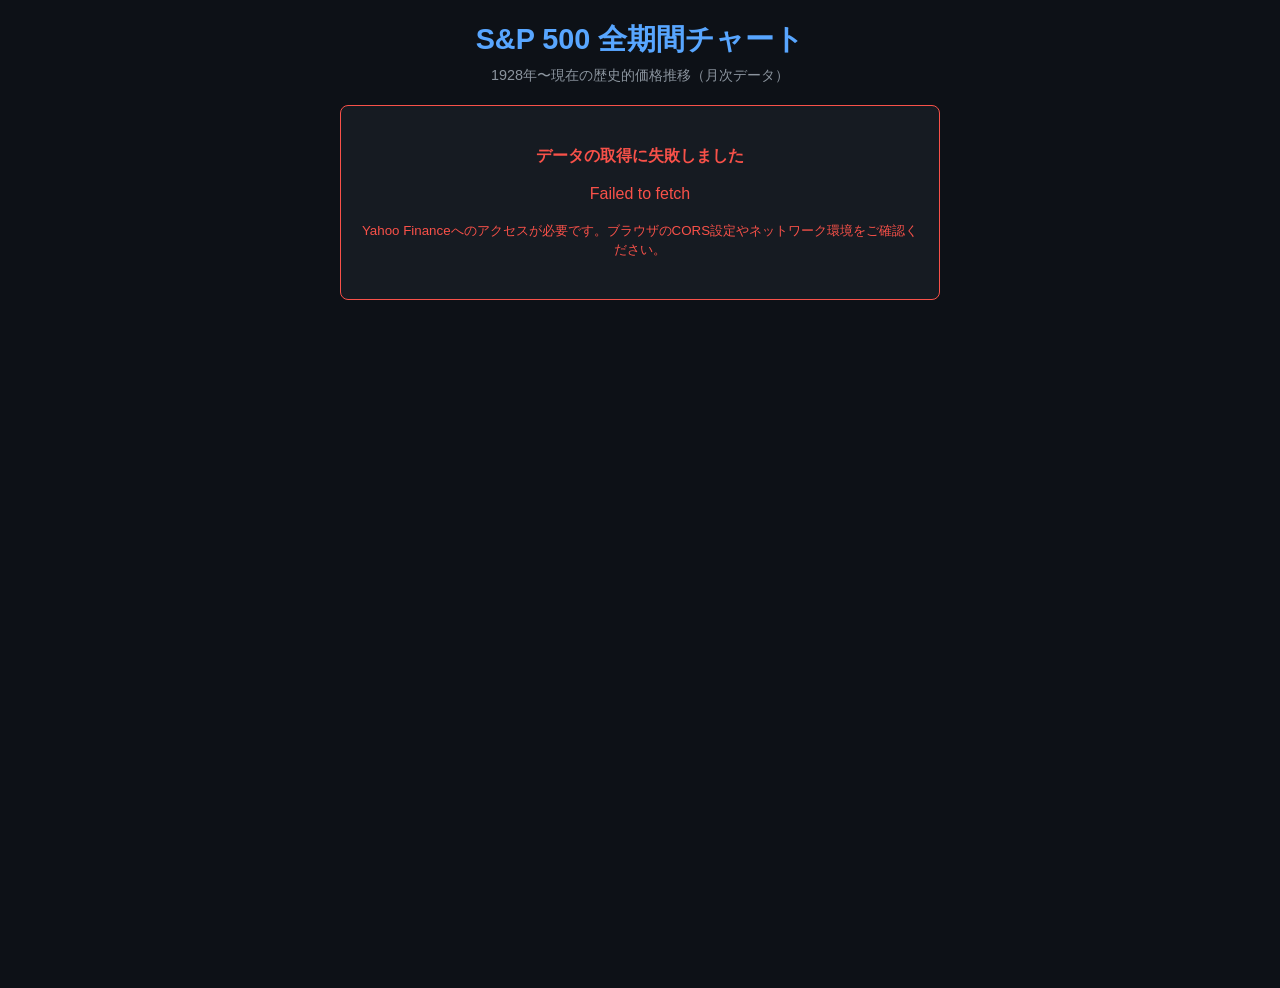
==== sp500.html @ 268ee8be "Add S&P 500 full-history chart app Standalone HTML + Flask app that displays the complete S&P 500 pr" ====
<!DOCTYPE html>
<html lang="ja">
<head>
    <meta charset="UTF-8">
    <meta name="viewport" content="width=device-width, initial-scale=1.0">
    <title>S&P 500 全期間チャート</title>
    <script src="https://cdn.plot.ly/plotly-latest.min.js"></script>
    <style>
        * { margin: 0; padding: 0; box-sizing: border-box; }
        body {
            font-family: 'Segoe UI', Tahoma, sans-serif;
            background: #0d1117;
            color: #e6edf3;
            min-height: 100vh;
            padding: 20px;
        }
        h1 {
            text-align: center;
            font-size: 1.8rem;
            margin-bottom: 6px;
            color: #58a6ff;
        }
        .subtitle {
            text-align: center;
            color: #8b949e;
            font-size: 0.9rem;
            margin-bottom: 16px;
        }
        .stats {
            display: flex;
            justify-content: center;
            gap: 40px;
            margin-bottom: 16px;
            flex-wrap: wrap;
        }
        .stat-item { text-align: center; }
        .stat-label {
            font-size: 0.72rem;
            color: #8b949e;
            text-transform: uppercase;
            letter-spacing: 1px;
        }
        .stat-value {
            font-size: 1.25rem;
            font-weight: bold;
            color: #3fb950;
        }
        .stat-value.blue { color: #58a6ff; font-size: 1rem; }
        .stat-value.negative { color: #f85149; }
        .range-buttons {
            display: flex;
            justify-content: center;
            gap: 8px;
            margin-bottom: 12px;
            flex-wrap: wrap;
        }
        .range-btn {
            background: #21262d;
            border: 1px solid #30363d;
            color: #8b949e;
            padding: 5px 14px;
            border-radius: 6px;
            cursor: pointer;
            font-size: 0.85rem;
            transition: all 0.2s;
        }
        .range-btn:hover { background: #30363d; color: #e6edf3; }
        .range-btn.active {
            background: #58a6ff;
            border-color: #58a6ff;
            color: #0d1117;
            font-weight: bold;
        }
        #chart { width: 100%; height: 72vh; }
        #loading {
            text-align: center;
            padding: 80px 20px;
            color: #8b949e;
            font-size: 1.1rem;
        }
        .spinner {
            width: 40px; height: 40px;
            border: 3px solid #21262d;
            border-top-color: #58a6ff;
            border-radius: 50%;
            animation: spin 0.8s linear infinite;
            margin: 0 auto 16px;
        }
        @keyframes spin { to { transform: rotate(360deg); } }
        #error {
            display: none;
            text-align: center;
            color: #f85149;
            padding: 40px 20px;
            font-size: 1rem;
            background: #161b22;
            border: 1px solid #f85149;
            border-radius: 8px;
            margin: 20px auto;
            max-width: 600px;
        }
        .log-toggle {
            display: flex;
            justify-content: center;
            align-items: center;
            gap: 10px;
            margin-bottom: 10px;
            font-size: 0.85rem;
            color: #8b949e;
        }
        .toggle-switch {
            position: relative;
            width: 36px; height: 20px;
        }
        .toggle-switch input { opacity: 0; width: 0; height: 0; }
        .slider {
            position: absolute;
            cursor: pointer;
            inset: 0;
            background: #21262d;
            border-radius: 20px;
            transition: 0.3s;
            border: 1px solid #30363d;
        }
        .slider::before {
            content: "";
            position: absolute;
            width: 14px; height: 14px;
            left: 2px; bottom: 2px;
            background: #8b949e;
            border-radius: 50%;
            transition: 0.3s;
        }
        input:checked + .slider { background: #58a6ff; border-color: #58a6ff; }
        input:checked + .slider::before { transform: translateX(16px); background: #0d1117; }
    </style>
</head>
<body>
    <h1>S&amp;P 500 全期間チャート</h1>
    <p class="subtitle">1928年〜現在の歴史的価格推移（月次データ）</p>

    <div class="stats" id="stats" style="display:none">
        <div class="stat-item">
            <div class="stat-label">現在値</div>
            <div class="stat-value" id="stat-current">-</div>
        </div>
        <div class="stat-item">
            <div class="stat-label">全期間騰落率</div>
            <div class="stat-value" id="stat-return">-</div>
        </div>
        <div class="stat-item">
            <div class="stat-label">過去最高値</div>
            <div class="stat-value" id="stat-ath">-</div>
        </div>
        <div class="stat-item">
            <div class="stat-label">データ期間</div>
            <div class="stat-value blue" id="stat-range">-</div>
        </div>
    </div>

    <div class="range-buttons" id="range-btns" style="display:none">
        <button class="range-btn" onclick="setRange(1, this)">1Y</button>
        <button class="range-btn" onclick="setRange(5, this)">5Y</button>
        <button class="range-btn" onclick="setRange(10, this)">10Y</button>
        <button class="range-btn" onclick="setRange(20, this)">20Y</button>
        <button class="range-btn" onclick="setRange(50, this)">50Y</button>
        <button class="range-btn active" onclick="setRange(null, this)">全期間</button>
    </div>

    <div class="log-toggle" id="log-toggle" style="display:none">
        <span>対数スケール</span>
        <label class="toggle-switch">
            <input type="checkbox" id="log-check" onchange="toggleLog()">
            <span class="slider"></span>
        </label>
    </div>

    <div id="loading">
        <div class="spinner"></div>
        S&amp;P 500のデータを取得中...
    </div>
    <div id="error"></div>
    <div id="chart"></div>

    <script>
        let allDates = [], allPrices = [];

        async function fetchData() {
            // Yahoo Finance public API (CORS enabled for browser)
            const url = "https://query1.finance.yahoo.com/v8/finance/chart/%5EGSPC?range=max&interval=1mo&includePrePost=false";

            const res = await fetch(url);
            if (!res.ok) throw new Error(`HTTP ${res.status}`);
            const json = await res.json();

            const result = json.chart.result[0];
            const timestamps = result.timestamp;
            const closes = result.indicators.quote[0].close;

            allDates = [];
            allPrices = [];
            for (let i = 0; i < timestamps.length; i++) {
                if (closes[i] != null) {
                    const d = new Date(timestamps[i] * 1000);
                    allDates.push(d.toISOString().split("T")[0]);
                    allPrices.push(+closes[i].toFixed(2));
                }
            }
            return { dates: allDates, prices: allPrices };
        }

        function renderChart(dates, prices) {
            const isLog = document.getElementById("log-check").checked;

            const trace = {
                x: dates,
                y: prices,
                type: "scatter",
                mode: "lines",
                name: "S&P 500",
                line: { color: "#58a6ff", width: 1.5 },
                fill: "tozeroy",
                fillcolor: "rgba(88,166,255,0.07)",
                hovertemplate: "<b>%{x}</b><br>%{y:,.2f}<extra></extra>"
            };

            const layout = {
                paper_bgcolor: "#0d1117",
                plot_bgcolor: "#0d1117",
                font: { color: "#e6edf3", size: 12 },
                xaxis: {
                    gridcolor: "#21262d",
                    linecolor: "#30363d",
                    rangeslider: { visible: true, bgcolor: "#161b22", bordercolor: "#30363d", thickness: 0.06 }
                },
                yaxis: {
                    gridcolor: "#21262d",
                    linecolor: "#30363d",
                    title: "S&P 500 指数",
                    tickformat: ",.0f",
                    type: isLog ? "log" : "linear"
                },
                margin: { t: 10, r: 20, b: 60, l: 75 },
                hovermode: "x unified",
                hoverlabel: {
                    bgcolor: "#161b22",
                    bordercolor: "#30363d",
                    font: { color: "#e6edf3" }
                },
                shapes: [
                    { type: "line", x0: "2000-03-01", x1: "2000-03-01", y0: 0, y1: 1, yref: "paper", line: { color: "rgba(248,81,73,0.4)", width: 1, dash: "dot" } },
                    { type: "line", x0: "2008-09-01", x1: "2008-09-01", y0: 0, y1: 1, yref: "paper", line: { color: "rgba(248,81,73,0.4)", width: 1, dash: "dot" } },
                    { type: "line", x0: "2020-03-01", x1: "2020-03-01", y0: 0, y1: 1, yref: "paper", line: { color: "rgba(248,81,73,0.4)", width: 1, dash: "dot" } }
                ],
                annotations: [
                    { x: "2000-03-01", y: 1, yref: "paper", text: "ITバブル", showarrow: false, font: { color: "rgba(248,81,73,0.7)", size: 10 }, xanchor: "left", yanchor: "top" },
                    { x: "2008-09-01", y: 0.92, yref: "paper", text: "リーマン", showarrow: false, font: { color: "rgba(248,81,73,0.7)", size: 10 }, xanchor: "left", yanchor: "top" },
                    { x: "2020-03-01", y: 0.84, yref: "paper", text: "COVID", showarrow: false, font: { color: "rgba(248,81,73,0.7)", size: 10 }, xanchor: "left", yanchor: "top" }
                ]
            };

            const config = {
                responsive: true,
                displayModeBar: true,
                modeBarButtonsToRemove: ["lasso2d", "select2d", "autoScale2d"],
                displaylogo: false
            };

            Plotly.react("chart", [trace], layout, config);
        }

        function updateStats(dates, prices) {
            const current = prices[prices.length - 1];
            const start = prices[0];
            const ath = Math.max(...prices);
            const totalReturn = ((current / start) - 1) * 100;

            document.getElementById("stat-current").textContent = current.toLocaleString("en-US", { minimumFractionDigits: 2, maximumFractionDigits: 2 });

            const retEl = document.getElementById("stat-return");
            retEl.textContent = (totalReturn >= 0 ? "+" : "") + totalReturn.toFixed(1) + "%";
            retEl.className = "stat-value" + (totalReturn < 0 ? " negative" : "");

            document.getElementById("stat-ath").textContent = ath.toLocaleString("en-US", { minimumFractionDigits: 2, maximumFractionDigits: 2 });

            const startDate = dates[0].substring(0, 7).replace("-", "/");
            const endDate = dates[dates.length - 1].substring(0, 7).replace("-", "/");
            document.getElementById("stat-range").textContent = `${startDate} 〜 ${endDate}`;

            document.getElementById("stats").style.display = "flex";
            document.getElementById("range-btns").style.display = "flex";
            document.getElementById("log-toggle").style.display = "flex";
        }

        function setRange(years, btn) {
            document.querySelectorAll(".range-btn").forEach(b => b.classList.remove("active"));
            btn.classList.add("active");

            if (years === null) {
                Plotly.relayout("chart", { "xaxis.autorange": true });
            } else {
                const end = new Date();
                const start = new Date();
                start.setFullYear(end.getFullYear() - years);
                Plotly.relayout("chart", {
                    "xaxis.range": [start.toISOString().split("T")[0], end.toISOString().split("T")[0]]
                });
            }
        }

        function toggleLog() {
            renderChart(allDates, allPrices);
        }

        async function init() {
            try {
                const { dates, prices } = await fetchData();
                document.getElementById("loading").style.display = "none";
                updateStats(dates, prices);
                renderChart(dates, prices);
            } catch (err) {
                document.getElementById("loading").style.display = "none";
                const errEl = document.getElementById("error");
                errEl.style.display = "block";
                errEl.innerHTML = `
                    <strong>データの取得に失敗しました</strong><br><br>
                    ${err.message}<br><br>
                    <small>Yahoo Financeへのアクセスが必要です。ブラウザのCORS設定やネットワーク環境をご確認ください。</small>
                `;
            }
        }

        init();
    </script>
</body>
</html>
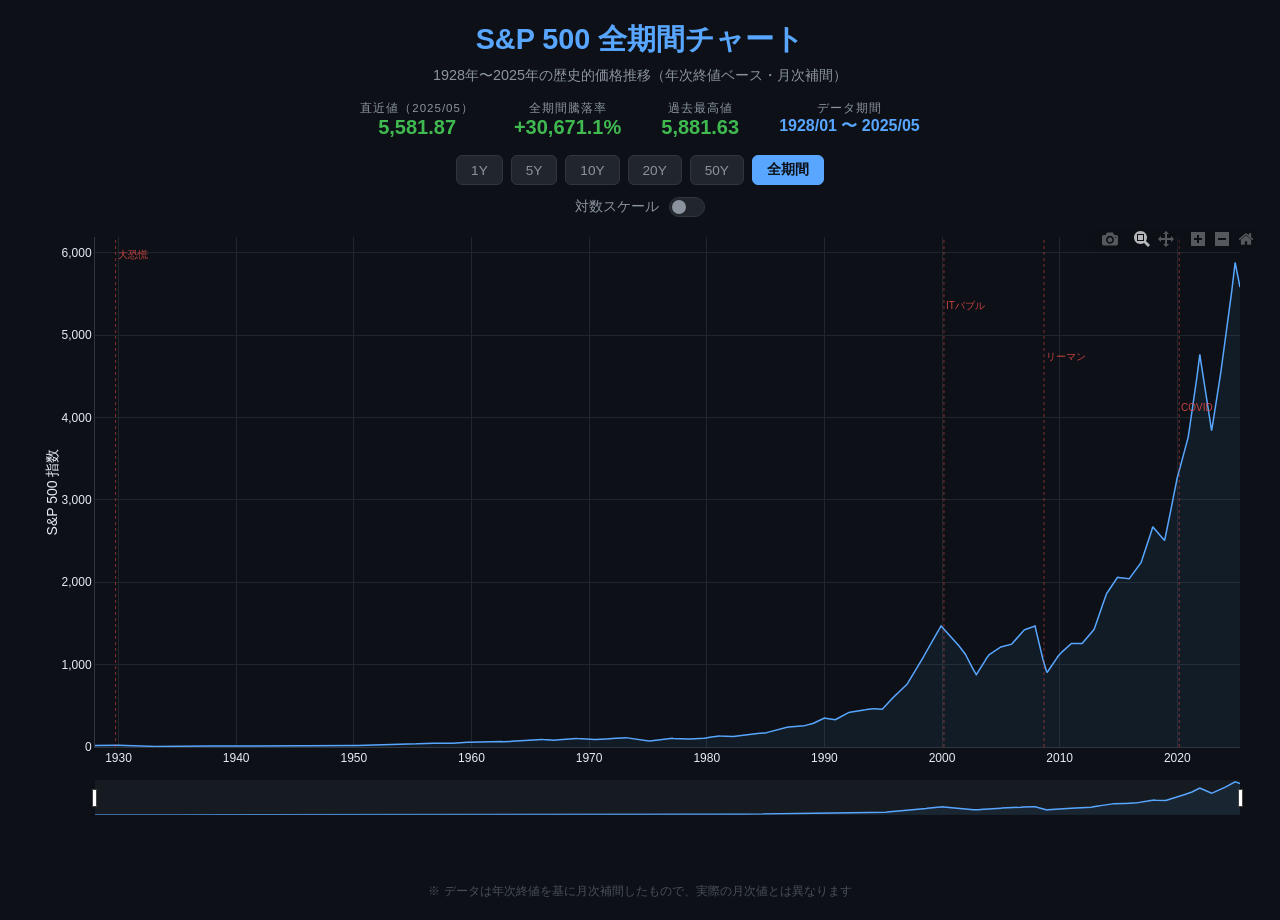
==== commit f35dd810: "Embed S&P 500 historical data directly in HTML Replace client-side Yahoo Finance fetch with embedded" ====
--- a/sp500.html
+++ b/sp500.html
@@ -46,7 +46,6 @@
             color: #3fb950;
         }
         .stat-value.blue { color: #58a6ff; font-size: 1rem; }
-        .stat-value.negative { color: #f85149; }
         .range-buttons {
             display: flex;
             justify-content: center;
@@ -72,33 +71,6 @@
             font-weight: bold;
         }
         #chart { width: 100%; height: 72vh; }
-        #loading {
-            text-align: center;
-            padding: 80px 20px;
-            color: #8b949e;
-            font-size: 1.1rem;
-        }
-        .spinner {
-            width: 40px; height: 40px;
-            border: 3px solid #21262d;
-            border-top-color: #58a6ff;
-            border-radius: 50%;
-            animation: spin 0.8s linear infinite;
-            margin: 0 auto 16px;
-        }
-        @keyframes spin { to { transform: rotate(360deg); } }
-        #error {
-            display: none;
-            text-align: center;
-            color: #f85149;
-            padding: 40px 20px;
-            font-size: 1rem;
-            background: #161b22;
-            border: 1px solid #f85149;
-            border-radius: 8px;
-            margin: 20px auto;
-            max-width: 600px;
-        }
         .log-toggle {
             display: flex;
             justify-content: center;
@@ -133,32 +105,38 @@
         }
         input:checked + .slider { background: #58a6ff; border-color: #58a6ff; }
         input:checked + .slider::before { transform: translateX(16px); background: #0d1117; }
+        .note {
+            text-align: center;
+            color: #484f58;
+            font-size: 0.75rem;
+            margin-top: 8px;
+        }
     </style>
 </head>
 <body>
     <h1>S&amp;P 500 全期間チャート</h1>
-    <p class="subtitle">1928年〜現在の歴史的価格推移（月次データ）</p>
-
-    <div class="stats" id="stats" style="display:none">
-        <div class="stat-item">
-            <div class="stat-label">現在値</div>
-            <div class="stat-value" id="stat-current">-</div>
+    <p class="subtitle">1928年〜2025年の歴史的価格推移（年次終値ベース・月次補間）</p>
+
+    <div class="stats">
+        <div class="stat-item">
+            <div class="stat-label">直近値（2025/05）</div>
+            <div class="stat-value">5,581.87</div>
         </div>
         <div class="stat-item">
             <div class="stat-label">全期間騰落率</div>
-            <div class="stat-value" id="stat-return">-</div>
+            <div class="stat-value">+30,671.1%</div>
         </div>
         <div class="stat-item">
             <div class="stat-label">過去最高値</div>
-            <div class="stat-value" id="stat-ath">-</div>
+            <div class="stat-value">5,881.63</div>
         </div>
         <div class="stat-item">
             <div class="stat-label">データ期間</div>
-            <div class="stat-value blue" id="stat-range">-</div>
+            <div class="stat-value blue">1928/01 〜 2025/05</div>
         </div>
     </div>
 
-    <div class="range-buttons" id="range-btns" style="display:none">
+    <div class="range-buttons">
         <button class="range-btn" onclick="setRange(1, this)">1Y</button>
         <button class="range-btn" onclick="setRange(5, this)">5Y</button>
         <button class="range-btn" onclick="setRange(10, this)">10Y</button>
@@ -167,7 +145,7 @@
         <button class="range-btn active" onclick="setRange(null, this)">全期間</button>
     </div>
 
-    <div class="log-toggle" id="log-toggle" style="display:none">
+    <div class="log-toggle">
         <span>対数スケール</span>
         <label class="toggle-switch">
             <input type="checkbox" id="log-check" onchange="toggleLog()">
@@ -175,46 +153,19 @@
         </label>
     </div>
 
-    <div id="loading">
-        <div class="spinner"></div>
-        S&amp;P 500のデータを取得中...
-    </div>
-    <div id="error"></div>
     <div id="chart"></div>
+    <p class="note">※ データは年次終値を基に月次補間したもので、実際の月次値とは異なります</p>
 
     <script>
-        let allDates = [], allPrices = [];
-
-        async function fetchData() {
-            // Yahoo Finance public API (CORS enabled for browser)
-            const url = "https://query1.finance.yahoo.com/v8/finance/chart/%5EGSPC?range=max&interval=1mo&includePrePost=false";
-
-            const res = await fetch(url);
-            if (!res.ok) throw new Error(`HTTP ${res.status}`);
-            const json = await res.json();
-
-            const result = json.chart.result[0];
-            const timestamps = result.timestamp;
-            const closes = result.indicators.quote[0].close;
-
-            allDates = [];
-            allPrices = [];
-            for (let i = 0; i < timestamps.length; i++) {
-                if (closes[i] != null) {
-                    const d = new Date(timestamps[i] * 1000);
-                    allDates.push(d.toISOString().split("T")[0]);
-                    allPrices.push(+closes[i].toFixed(2));
-                }
-            }
-            return { dates: allDates, prices: allPrices };
-        }
-
-        function renderChart(dates, prices) {
+        const DATES = ["1928-01-01", "1928-02-01", "1928-03-01", "1928-04-01", "1928-05-01", "1928-06-01", "1928-07-01", "1928-08-01", "1928-09-01", "1928-10-01", "1928-11-01", "1928-12-01", "1929-01-01", "1929-02-01", "1929-03-01", "1929-04-01", "1929-05-01", "1929-06-01", "1929-07-01", "1929-08-01", "1929-09-01", "1929-10-01", "1929-11-01", "1929-12-01", "1930-01-01", "1930-02-01", "1930-03-01", "1930-04-01", "1930-05-01", "1930-06-01", "1930-07-01", "1930-08-01", "1930-09-01", "1930-10-01", "1930-11-01", "1930-12-01", "1931-01-01", "1931-02-01", "1931-03-01", "1931-04-01", "1931-05-01", "1931-06-01", "1931-07-01", "1931-08-01", "1931-09-01", "1931-10-01", "1931-11-01", "1931-12-01", "1932-01-01", "1932-02-01", "1932-03-01", "1932-04-01", "1932-05-01", "1932-06-01", "1932-07-01", "1932-08-01", "1932-09-01", "1932-10-01", "1932-11-01", "1932-12-01", "1933-01-01", "1933-02-01", "1933-03-01", "1933-04-01", "1933-05-01", "1933-06-01", "1933-07-01", "1933-08-01", "1933-09-01", "1933-10-01", "1933-11-01", "1933-12-01", "1934-01-01", "1934-02-01", "1934-03-01", "1934-04-01", "1934-05-01", "1934-06-01", "1934-07-01", "1934-08-01", "1934-09-01", "1934-10-01", "1934-11-01", "1934-12-01", "1935-01-01", "1935-02-01", "1935-03-01", "1935-04-01", "1935-05-01", "1935-06-01", "1935-07-01", "1935-08-01", "1935-09-01", "1935-10-01", "1935-11-01", "1935-12-01", "1936-01-01", "1936-02-01", "1936-03-01", "1936-04-01", "1936-05-01", "1936-06-01", "1936-07-01", "1936-08-01", "1936-09-01", "1936-10-01", "1936-11-01", "1936-12-01", "1937-01-01", "1937-02-01", "1937-03-01", "1937-04-01", "1937-05-01", "1937-06-01", "1937-07-01", "1937-08-01", "1937-09-01", "1937-10-01", "1937-11-01", "1937-12-01", "1938-01-01", "1938-02-01", "1938-03-01", "1938-04-01", "1938-05-01", "1938-06-01", "1938-07-01", "1938-08-01", "1938-09-01", "1938-10-01", "1938-11-01", "1938-12-01", "1939-01-01", "1939-02-01", "1939-03-01", "1939-04-01", "1939-05-01", "1939-06-01", "1939-07-01", "1939-08-01", "1939-09-01", "1939-10-01", "1939-11-01", "1939-12-01", "1940-01-01", "1940-02-01", "1940-03-01", "1940-04-01", "1940-05-01", "1940-06-01", "1940-07-01", "1940-08-01", "1940-09-01", "1940-10-01", "1940-11-01", "1940-12-01", "1941-01-01", "1941-02-01", "1941-03-01", "1941-04-01", "1941-05-01", "1941-06-01", "1941-07-01", "1941-08-01", "1941-09-01", "1941-10-01", "1941-11-01", "1941-12-01", "1942-01-01", "1942-02-01", "1942-03-01", "1942-04-01", "1942-05-01", "1942-06-01", "1942-07-01", "1942-08-01", "1942-09-01", "1942-10-01", "1942-11-01", "1942-12-01", "1943-01-01", "1943-02-01", "1943-03-01", "1943-04-01", "1943-05-01", "1943-06-01", "1943-07-01", "1943-08-01", "1943-09-01", "1943-10-01", "1943-11-01", "1943-12-01", "1944-01-01", "1944-02-01", "1944-03-01", "1944-04-01", "1944-05-01", "1944-06-01", "1944-07-01", "1944-08-01", "1944-09-01", "1944-10-01", "1944-11-01", "1944-12-01", "1945-01-01", "1945-02-01", "1945-03-01", "1945-04-01", "1945-05-01", "1945-06-01", "1945-07-01", "1945-08-01", "1945-09-01", "1945-10-01", "1945-11-01", "1945-12-01", "1946-01-01", "1946-02-01", "1946-03-01", "1946-04-01", "1946-05-01", "1946-06-01", "1946-07-01", "1946-08-01", "1946-09-01", "1946-10-01", "1946-11-01", "1946-12-01", "1947-01-01", "1947-02-01", "1947-03-01", "1947-04-01", "1947-05-01", "1947-06-01", "1947-07-01", "1947-08-01", "1947-09-01", "1947-10-01", "1947-11-01", "1947-12-01", "1948-01-01", "1948-02-01", "1948-03-01", "1948-04-01", "1948-05-01", "1948-06-01", "1948-07-01", "1948-08-01", "1948-09-01", "1948-10-01", "1948-11-01", "1948-12-01", "1949-01-01", "1949-02-01", "1949-03-01", "1949-04-01", "1949-05-01", "1949-06-01", "1949-07-01", "1949-08-01", "1949-09-01", "1949-10-01", "1949-11-01", "1949-12-01", "1950-01-01", "1950-02-01", "1950-03-01", "1950-04-01", "1950-05-01", "1950-06-01", "1950-07-01", "1950-08-01", "1950-09-01", "1950-10-01", "1950-11-01", "1950-12-01", "1951-01-01", "1951-02-01", "1951-03-01", "1951-04-01", "1951-05-01", "1951-06-01", "1951-07-01", "1951-08-01", "1951-09-01", "1951-10-01", "1951-11-01", "1951-12-01", "1952-01-01", "1952-02-01", "1952-03-01", "1952-04-01", "1952-05-01", "1952-06-01", "1952-07-01", "1952-08-01", "1952-09-01", "1952-10-01", "1952-11-01", "1952-12-01", "1953-01-01", "1953-02-01", "1953-03-01", "1953-04-01", "1953-05-01", "1953-06-01", "1953-07-01", "1953-08-01", "1953-09-01", "1953-10-01", "1953-11-01", "1953-12-01", "1954-01-01", "1954-02-01", "1954-03-01", "1954-04-01", "1954-05-01", "1954-06-01", "1954-07-01", "1954-08-01", "1954-09-01", "1954-10-01", "1954-11-01", "1954-12-01", "1955-01-01", "1955-02-01", "1955-03-01", "1955-04-01", "1955-05-01", "1955-06-01", "1955-07-01", "1955-08-01", "1955-09-01", "1955-10-01", "1955-11-01", "1955-12-01", "1956-01-01", "1956-02-01", "1956-03-01", "1956-04-01", "1956-05-01", "1956-06-01", "1956-07-01", "1956-08-01", "1956-09-01", "1956-10-01", "1956-11-01", "1956-12-01", "1957-01-01", "1957-02-01", "1957-03-01", "1957-04-01", "1957-05-01", "1957-06-01", "1957-07-01", "1957-08-01", "1957-09-01", "1957-10-01", "1957-11-01", "1957-12-01", "1958-01-01", "1958-02-01", "1958-03-01", "1958-04-01", "1958-05-01", "1958-06-01", "1958-07-01", "1958-08-01", "1958-09-01", "1958-10-01", "1958-11-01", "1958-12-01", "1959-01-01", "1959-02-01", "1959-03-01", "1959-04-01", "1959-05-01", "1959-06-01", "1959-07-01", "1959-08-01", "1959-09-01", "1959-10-01", "1959-11-01", "1959-12-01", "1960-01-01", "1960-02-01", "1960-03-01", "1960-04-01", "1960-05-01", "1960-06-01", "1960-07-01", "1960-08-01", "1960-09-01", "1960-10-01", "1960-11-01", "1960-12-01", "1961-01-01", "1961-02-01", "1961-03-01", "1961-04-01", "1961-05-01", "1961-06-01", "1961-07-01", "1961-08-01", "1961-09-01", "1961-10-01", "1961-11-01", "1961-12-01", "1962-01-01", "1962-02-01", "1962-03-01", "1962-04-01", "1962-05-01", "1962-06-01", "1962-07-01", "1962-08-01", "1962-09-01", "1962-10-01", "1962-11-01", "1962-12-01", "1963-01-01", "1963-02-01", "1963-03-01", "1963-04-01", "1963-05-01", "1963-06-01", "1963-07-01", "1963-08-01", "1963-09-01", "1963-10-01", "1963-11-01", "1963-12-01", "1964-01-01", "1964-02-01", "1964-03-01", "1964-04-01", "1964-05-01", "1964-06-01", "1964-07-01", "1964-08-01", "1964-09-01", "1964-10-01", "1964-11-01", "1964-12-01", "1965-01-01", "1965-02-01", "1965-03-01", "1965-04-01", "1965-05-01", "1965-06-01", "1965-07-01", "1965-08-01", "1965-09-01", "1965-10-01", "1965-11-01", "1965-12-01", "1966-01-01", "1966-02-01", "1966-03-01", "1966-04-01", "1966-05-01", "1966-06-01", "1966-07-01", "1966-08-01", "1966-09-01", "1966-10-01", "1966-11-01", "1966-12-01", "1967-01-01", "1967-02-01", "1967-03-01", "1967-04-01", "1967-05-01", "1967-06-01", "1967-07-01", "1967-08-01", "1967-09-01", "1967-10-01", "1967-11-01", "1967-12-01", "1968-01-01", "1968-02-01", "1968-03-01", "1968-04-01", "1968-05-01", "1968-06-01", "1968-07-01", "1968-08-01", "1968-09-01", "1968-10-01", "1968-11-01", "1968-12-01", "1969-01-01", "1969-02-01", "1969-03-01", "1969-04-01", "1969-05-01", "1969-06-01", "1969-07-01", "1969-08-01", "1969-09-01", "1969-10-01", "1969-11-01", "1969-12-01", "1970-01-01", "1970-02-01", "1970-03-01", "1970-04-01", "1970-05-01", "1970-06-01", "1970-07-01", "1970-08-01", "1970-09-01", "1970-10-01", "1970-11-01", "1970-12-01", "1971-01-01", "1971-02-01", "1971-03-01", "1971-04-01", "1971-05-01", "1971-06-01", "1971-07-01", "1971-08-01", "1971-09-01", "1971-10-01", "1971-11-01", "1971-12-01", "1972-01-01", "1972-02-01", "1972-03-01", "1972-04-01", "1972-05-01", "1972-06-01", "1972-07-01", "1972-08-01", "1972-09-01", "1972-10-01", "1972-11-01", "1972-12-01", "1973-01-01", "1973-02-01", "1973-03-01", "1973-04-01", "1973-05-01", "1973-06-01", "1973-07-01", "1973-08-01", "1973-09-01", "1973-10-01", "1973-11-01", "1973-12-01", "1974-01-01", "1974-02-01", "1974-03-01", "1974-04-01", "1974-05-01", "1974-06-01", "1974-07-01", "1974-08-01", "1974-09-01", "1974-10-01", "1974-11-01", "1974-12-01", "1975-01-01", "1975-02-01", "1975-03-01", "1975-04-01", "1975-05-01", "1975-06-01", "1975-07-01", "1975-08-01", "1975-09-01", "1975-10-01", "1975-11-01", "1975-12-01", "1976-01-01", "1976-02-01", "1976-03-01", "1976-04-01", "1976-05-01", "1976-06-01", "1976-07-01", "1976-08-01", "1976-09-01", "1976-10-01", "1976-11-01", "1976-12-01", "1977-01-01", "1977-02-01", "1977-03-01", "1977-04-01", "1977-05-01", "1977-06-01", "1977-07-01", "1977-08-01", "1977-09-01", "1977-10-01", "1977-11-01", "1977-12-01", "1978-01-01", "1978-02-01", "1978-03-01", "1978-04-01", "1978-05-01", "1978-06-01", "1978-07-01", "1978-08-01", "1978-09-01", "1978-10-01", "1978-11-01", "1978-12-01", "1979-01-01", "1979-02-01", "1979-03-01", "1979-04-01", "1979-05-01", "1979-06-01", "1979-07-01", "1979-08-01", "1979-09-01", "1979-10-01", "1979-11-01", "1979-12-01", "1980-01-01", "1980-02-01", "1980-03-01", "1980-04-01", "1980-05-01", "1980-06-01", "1980-07-01", "1980-08-01", "1980-09-01", "1980-10-01", "1980-11-01", "1980-12-01", "1981-01-01", "1981-02-01", "1981-03-01", "1981-04-01", "1981-05-01", "1981-06-01", "1981-07-01", "1981-08-01", "1981-09-01", "1981-10-01", "1981-11-01", "1981-12-01", "1982-01-01", "1982-02-01", "1982-03-01", "1982-04-01", "1982-05-01", "1982-06-01", "1982-07-01", "1982-08-01", "1982-09-01", "1982-10-01", "1982-11-01", "1982-12-01", "1983-01-01", "1983-02-01", "1983-03-01", "1983-04-01", "1983-05-01", "1983-06-01", "1983-07-01", "1983-08-01", "1983-09-01", "1983-10-01", "1983-11-01", "1983-12-01", "1984-01-01", "1984-02-01", "1984-03-01", "1984-04-01", "1984-05-01", "1984-06-01", "1984-07-01", "1984-08-01", "1984-09-01", "1984-10-01", "1984-11-01", "1984-12-01", "1985-01-01", "1985-02-01", "1985-03-01", "1985-04-01", "1985-05-01", "1985-06-01", "1985-07-01", "1985-08-01", "1985-09-01", "1985-10-01", "1985-11-01", "1985-12-01", "1986-01-01", "1986-02-01", "1986-03-01", "1986-04-01", "1986-05-01", "1986-06-01", "1986-07-01", "1986-08-01", "1986-09-01", "1986-10-01", "1986-11-01", "1986-12-01", "1987-01-01", "1987-02-01", "1987-03-01", "1987-04-01", "1987-05-01", "1987-06-01", "1987-07-01", "1987-08-01", "1987-09-01", "1987-10-01", "1987-11-01", "1987-12-01", "1988-01-01", "1988-02-01", "1988-03-01", "1988-04-01", "1988-05-01", "1988-06-01", "1988-07-01", "1988-08-01", "1988-09-01", "1988-10-01", "1988-11-01", "1988-12-01", "1989-01-01", "1989-02-01", "1989-03-01", "1989-04-01", "1989-05-01", "1989-06-01", "1989-07-01", "1989-08-01", "1989-09-01", "1989-10-01", "1989-11-01", "1989-12-01", "1990-01-01", "1990-02-01", "1990-03-01", "1990-04-01", "1990-05-01", "1990-06-01", "1990-07-01", "1990-08-01", "1990-09-01", "1990-10-01", "1990-11-01", "1990-12-01", "1991-01-01", "1991-02-01", "1991-03-01", "1991-04-01", "1991-05-01", "1991-06-01", "1991-07-01", "1991-08-01", "1991-09-01", "1991-10-01", "1991-11-01", "1991-12-01", "1992-01-01", "1992-02-01", "1992-03-01", "1992-04-01", "1992-05-01", "1992-06-01", "1992-07-01", "1992-08-01", "1992-09-01", "1992-10-01", "1992-11-01", "1992-12-01", "1993-01-01", "1993-02-01", "1993-03-01", "1993-04-01", "1993-05-01", "1993-06-01", "1993-07-01", "1993-08-01", "1993-09-01", "1993-10-01", "1993-11-01", "1993-12-01", "1994-01-01", "1994-02-01", "1994-03-01", "1994-04-01", "1994-05-01", "1994-06-01", "1994-07-01", "1994-08-01", "1994-09-01", "1994-10-01", "1994-11-01", "1994-12-01", "1995-01-01", "1995-02-01", "1995-03-01", "1995-04-01", "1995-05-01", "1995-06-01", "1995-07-01", "1995-08-01", "1995-09-01", "1995-10-01", "1995-11-01", "1995-12-01", "1996-01-01", "1996-02-01", "1996-03-01", "1996-04-01", "1996-05-01", "1996-06-01", "1996-07-01", "1996-08-01", "1996-09-01", "1996-10-01", "1996-11-01", "1996-12-01", "1997-01-01", "1997-02-01", "1997-03-01", "1997-04-01", "1997-05-01", "1997-06-01", "1997-07-01", "1997-08-01", "1997-09-01", "1997-10-01", "1997-11-01", "1997-12-01", "1998-01-01", "1998-02-01", "1998-03-01", "1998-04-01", "1998-05-01", "1998-06-01", "1998-07-01", "1998-08-01", "1998-09-01", "1998-10-01", "1998-11-01", "1998-12-01", "1999-01-01", "1999-02-01", "1999-03-01", "1999-04-01", "1999-05-01", "1999-06-01", "1999-07-01", "1999-08-01", "1999-09-01", "1999-10-01", "1999-11-01", "1999-12-01", "2000-01-01", "2000-02-01", "2000-03-01", "2000-04-01", "2000-05-01", "2000-06-01", "2000-07-01", "2000-08-01", "2000-09-01", "2000-10-01", "2000-11-01", "2000-12-01", "2001-01-01", "2001-02-01", "2001-03-01", "2001-04-01", "2001-05-01", "2001-06-01", "2001-07-01", "2001-08-01", "2001-09-01", "2001-10-01", "2001-11-01", "2001-12-01", "2002-01-01", "2002-02-01", "2002-03-01", "2002-04-01", "2002-05-01", "2002-06-01", "2002-07-01", "2002-08-01", "2002-09-01", "2002-10-01", "2002-11-01", "2002-12-01", "2003-01-01", "2003-02-01", "2003-03-01", "2003-04-01", "2003-05-01", "2003-06-01", "2003-07-01", "2003-08-01", "2003-09-01", "2003-10-01", "2003-11-01", "2003-12-01", "2004-01-01", "2004-02-01", "2004-03-01", "2004-04-01", "2004-05-01", "2004-06-01", "2004-07-01", "2004-08-01", "2004-09-01", "2004-10-01", "2004-11-01", "2004-12-01", "2005-01-01", "2005-02-01", "2005-03-01", "2005-04-01", "2005-05-01", "2005-06-01", "2005-07-01", "2005-08-01", "2005-09-01", "2005-10-01", "2005-11-01", "2005-12-01", "2006-01-01", "2006-02-01", "2006-03-01", "2006-04-01", "2006-05-01", "2006-06-01", "2006-07-01", "2006-08-01", "2006-09-01", "2006-10-01", "2006-11-01", "2006-12-01", "2007-01-01", "2007-02-01", "2007-03-01", "2007-04-01", "2007-05-01", "2007-06-01", "2007-07-01", "2007-08-01", "2007-09-01", "2007-10-01", "2007-11-01", "2007-12-01", "2008-01-01", "2008-02-01", "2008-03-01", "2008-04-01", "2008-05-01", "2008-06-01", "2008-07-01", "2008-08-01", "2008-09-01", "2008-10-01", "2008-11-01", "2008-12-01", "2009-01-01", "2009-02-01", "2009-03-01", "2009-04-01", "2009-05-01", "2009-06-01", "2009-07-01", "2009-08-01", "2009-09-01", "2009-10-01", "2009-11-01", "2009-12-01", "2010-01-01", "2010-02-01", "2010-03-01", "2010-04-01", "2010-05-01", "2010-06-01", "2010-07-01", "2010-08-01", "2010-09-01", "2010-10-01", "2010-11-01", "2010-12-01", "2011-01-01", "2011-02-01", "2011-03-01", "2011-04-01", "2011-05-01", "2011-06-01", "2011-07-01", "2011-08-01", "2011-09-01", "2011-10-01", "2011-11-01", "2011-12-01", "2012-01-01", "2012-02-01", "2012-03-01", "2012-04-01", "2012-05-01", "2012-06-01", "2012-07-01", "2012-08-01", "2012-09-01", "2012-10-01", "2012-11-01", "2012-12-01", "2013-01-01", "2013-02-01", "2013-03-01", "2013-04-01", "2013-05-01", "2013-06-01", "2013-07-01", "2013-08-01", "2013-09-01", "2013-10-01", "2013-11-01", "2013-12-01", "2014-01-01", "2014-02-01", "2014-03-01", "2014-04-01", "2014-05-01", "2014-06-01", "2014-07-01", "2014-08-01", "2014-09-01", "2014-10-01", "2014-11-01", "2014-12-01", "2015-01-01", "2015-02-01", "2015-03-01", "2015-04-01", "2015-05-01", "2015-06-01", "2015-07-01", "2015-08-01", "2015-09-01", "2015-10-01", "2015-11-01", "2015-12-01", "2016-01-01", "2016-02-01", "2016-03-01", "2016-04-01", "2016-05-01", "2016-06-01", "2016-07-01", "2016-08-01", "2016-09-01", "2016-10-01", "2016-11-01", "2016-12-01", "2017-01-01", "2017-02-01", "2017-03-01", "2017-04-01", "2017-05-01", "2017-06-01", "2017-07-01", "2017-08-01", "2017-09-01", "2017-10-01", "2017-11-01", "2017-12-01", "2018-01-01", "2018-02-01", "2018-03-01", "2018-04-01", "2018-05-01", "2018-06-01", "2018-07-01", "2018-08-01", "2018-09-01", "2018-10-01", "2018-11-01", "2018-12-01", "2019-01-01", "2019-02-01", "2019-03-01", "2019-04-01", "2019-05-01", "2019-06-01", "2019-07-01", "2019-08-01", "2019-09-01", "2019-10-01", "2019-11-01", "2019-12-01", "2020-01-01", "2020-02-01", "2020-03-01", "2020-04-01", "2020-05-01", "2020-06-01", "2020-07-01", "2020-08-01", "2020-09-01", "2020-10-01", "2020-11-01", "2020-12-01", "2021-01-01", "2021-02-01", "2021-03-01", "2021-04-01", "2021-05-01", "2021-06-01", "2021-07-01", "2021-08-01", "2021-09-01", "2021-10-01", "2021-11-01", "2021-12-01", "2022-01-01", "2022-02-01", "2022-03-01", "2022-04-01", "2022-05-01", "2022-06-01", "2022-07-01", "2022-08-01", "2022-09-01", "2022-10-01", "2022-11-01", "2022-12-01", "2023-01-01", "2023-02-01", "2023-03-01", "2023-04-01", "2023-05-01", "2023-06-01", "2023-07-01", "2023-08-01", "2023-09-01", "2023-10-01", "2023-11-01", "2023-12-01", "2024-01-01", "2024-02-01", "2024-03-01", "2024-04-01", "2024-05-01", "2024-06-01", "2024-07-01", "2024-08-01", "2024-09-01", "2024-10-01", "2024-11-01", "2024-12-01", "2025-01-01", "2025-02-01", "2025-03-01", "2025-04-01", "2025-05-01"];
+        const PRICES = [18.14, 18.63, 19.14, 19.66, 20.19, 20.74, 21.3, 21.88, 22.47, 23.08, 23.71, 24.35, 24.09, 23.84, 23.59, 23.34, 23.1, 22.85, 22.61, 22.38, 22.14, 21.91, 21.68, 21.45, 20.86, 20.28, 19.73, 19.18, 18.65, 18.14, 17.64, 17.15, 16.68, 16.22, 15.77, 15.34, 14.55, 13.8, 13.08, 12.41, 11.77, 11.16, 10.58, 10.04, 9.52, 9.03, 8.56, 8.12, 8.01, 7.9, 7.79, 7.69, 7.58, 7.48, 7.38, 7.28, 7.18, 7.08, 6.98, 6.89, 7.11, 7.34, 7.58, 7.83, 8.08, 8.34, 8.61, 8.89, 9.18, 9.48, 9.78, 10.1, 10.08, 10.06, 10.03, 10.01, 9.99, 9.97, 9.95, 9.93, 9.9, 9.88, 9.86, 9.84, 10.1, 10.36, 10.64, 10.91, 11.2, 11.5, 11.8, 12.11, 12.43, 12.75, 13.09, 13.43, 13.71, 13.99, 14.28, 14.58, 14.88, 15.19, 15.5, 15.83, 16.15, 16.49, 16.83, 17.18, 16.5, 15.84, 15.21, 14.6, 14.02, 13.46, 12.93, 12.41, 11.92, 11.44, 10.99, 10.55, 10.74, 10.94, 11.14, 11.35, 11.55, 11.77, 11.98, 12.2, 12.42, 12.65, 12.88, 13.12, 13.03, 12.94, 12.85, 12.76, 12.67, 12.58, 12.49, 12.4, 12.32, 12.23, 12.14, 12.06, 11.93, 11.8, 11.67, 11.54, 11.42, 11.3, 11.17, 11.05, 10.93, 10.81, 10.7, 10.58, 10.41, 10.24, 10.07, 9.91, 9.75, 9.59, 9.43, 9.28, 9.13, 8.98, 8.83, 8.69, 8.78, 8.86, 8.95, 9.04, 9.12, 9.21, 9.3, 9.4, 9.49, 9.58, 9.68, 9.77, 9.92, 10.06, 10.21, 10.37, 10.52, 10.68, 10.84, 11.0, 11.16, 11.33, 11.5, 11.67, 11.8, 11.92, 12.05, 12.18, 12.32, 12.45, 12.58, 12.72, 12.86, 13.0, 13.14, 13.28, 13.58, 13.89, 14.2, 14.52, 14.85, 15.18, 15.53, 15.88, 16.24, 16.6, 16.98, 17.36, 17.18, 17.0, 16.82, 16.64, 16.47, 16.3, 16.13, 15.96, 15.79, 15.63, 15.46, 15.3, 15.29, 15.28, 15.27, 15.26, 15.25, 15.23, 15.22, 15.21, 15.2, 15.19, 15.18, 15.17, 15.17, 15.17, 15.18, 15.18, 15.18, 15.18, 15.19, 15.19, 15.19, 15.19, 15.2, 15.2, 15.32, 15.43, 15.55, 15.67, 15.79, 15.91, 16.04, 16.16, 16.28, 16.41, 16.53, 16.66, 16.94, 17.23, 17.53, 17.83, 18.13, 18.44, 18.75, 19.07, 19.4, 19.73, 20.07, 20.41, 20.67, 20.94, 21.2, 21.47, 21.75, 22.03, 22.31, 22.59, 22.88, 23.17, 23.47, 23.77, 23.99, 24.22, 24.44, 24.67, 24.9, 25.13, 25.37, 25.6, 25.84, 26.08, 26.32, 26.57, 26.42, 26.27, 26.12, 25.97, 25.82, 25.67, 25.53, 25.38, 25.24, 25.1, 24.95, 24.81, 25.59, 26.4, 27.23, 28.08, 28.97, 29.88, 30.82, 31.79, 32.79, 33.82, 34.88, 35.98, 36.69, 37.41, 38.15, 38.9, 39.67, 40.45, 41.25, 42.06, 42.89, 43.74, 44.6, 45.48, 45.58, 45.68, 45.77, 45.87, 45.97, 46.07, 46.17, 46.27, 46.37, 46.47, 46.57, 46.67, 46.07, 45.48, 44.9, 44.33, 43.76, 43.2, 42.65, 42.1, 41.56, 41.03, 40.51, 39.99, 41.08, 42.2, 43.35, 44.53, 45.74, 46.99, 48.27, 49.58, 50.93, 52.32, 53.75, 55.21, 55.59, 55.96, 56.34, 56.73, 57.11, 57.5, 57.89, 58.29, 58.68, 59.08, 59.49, 59.89, 59.74, 59.59, 59.44, 59.29, 59.14, 58.99, 58.85, 58.7, 58.55, 58.4, 58.26, 58.11, 59.13, 60.16, 61.21, 62.28, 63.37, 64.48, 65.61, 66.76, 67.92, 69.11, 70.32, 71.55, 70.8, 70.07, 69.34, 68.61, 67.9, 67.19, 66.49, 65.8, 65.11, 64.44, 63.76, 63.1, 64.02, 64.95, 65.89, 66.85, 67.82, 68.8, 69.8, 70.82, 71.84, 72.89, 73.95, 75.02, 75.79, 76.56, 77.34, 78.13, 78.93, 79.74, 80.55, 81.37, 82.21, 83.04, 83.89, 84.75, 85.36, 85.98, 86.61, 87.24, 87.87, 88.51, 89.15, 89.8, 90.45, 91.1, 91.76, 92.43, 91.36, 90.29, 89.24, 88.21, 87.18, 86.17, 85.17, 84.18, 83.2, 82.23, 81.27, 80.33, 81.57, 82.82, 84.09, 85.39, 86.7, 88.03, 89.38, 90.76, 92.15, 93.57, 95.01, 96.47, 97.07, 97.66, 98.27, 98.87, 99.48, 100.1, 100.71, 101.34, 101.96, 102.59, 103.22, 103.86, 102.82, 101.79, 100.78, 99.77, 98.77, 97.78, 96.8, 95.84, 94.88, 93.93, 92.99, 92.06, 92.07, 92.07, 92.08, 92.09, 92.1, 92.1, 92.11, 92.12, 92.13, 92.13, 92.14, 92.15, 92.94, 93.74, 94.54, 95.35, 96.17, 96.99, 97.82, 98.66, 99.51, 100.36, 101.22, 102.09, 103.33, 104.59, 105.87, 107.15, 108.46, 109.78, 111.12, 112.47, 113.84, 115.23, 116.63, 118.05, 116.19, 114.36, 112.55, 110.78, 109.03, 107.31, 105.62, 103.95, 102.31, 100.7, 99.11, 97.55, 94.72, 91.98, 89.32, 86.73, 84.22, 81.78, 79.41, 77.11, 74.88, 72.71, 70.6, 68.56, 70.14, 71.77, 73.42, 75.12, 76.86, 78.63, 80.45, 82.31, 84.21, 86.16, 88.15, 90.19, 91.52, 92.86, 94.23, 95.61, 97.02, 98.45, 99.89, 101.36, 102.85, 104.37, 105.9, 107.46, 106.37, 105.29, 104.23, 103.17, 102.13, 101.09, 100.07, 99.05, 98.05, 97.06, 96.07, 95.1, 95.18, 95.27, 95.35, 95.44, 95.52, 95.6, 95.69, 95.77, 95.86, 95.94, 96.03, 96.11, 97.04, 97.99, 98.94, 99.9, 100.87, 101.85, 102.84, 103.84, 104.85, 105.87, 106.9, 107.94, 110.02, 112.15, 114.31, 116.51, 118.76, 121.05, 123.39, 125.77, 128.2, 130.67, 133.19, 135.76, 134.61, 133.46, 132.33, 131.21, 130.09, 128.99, 127.89, 126.8, 125.73, 124.66, 123.6, 122.55, 123.96, 125.39, 126.84, 128.31, 129.79, 131.28, 132.8, 134.33, 135.88, 137.45, 139.04, 140.64, 142.52, 144.42, 146.35, 148.31, 150.29, 152.3, 154.34, 156.4, 158.49, 160.61, 162.75, 164.93, 165.12, 165.31, 165.5, 165.7, 165.89, 166.08, 166.27, 166.47, 166.66, 166.85, 167.05, 167.24, 170.53, 173.88, 177.3, 180.79, 184.35, 187.97, 191.67, 195.44, 199.29, 203.21, 207.2, 211.28, 213.7, 216.14, 218.61, 221.11, 223.64, 226.2, 228.79, 231.4, 234.05, 236.72, 239.43, 242.17, 242.58, 242.98, 243.39, 243.8, 244.2, 244.61, 245.02, 245.43, 245.84, 246.25, 246.67, 247.08, 249.5, 251.94, 254.41, 256.9, 259.41, 261.95, 264.52, 267.11, 269.72, 272.36, 275.03, 277.72, 283.35, 289.1, 294.97, 300.95, 307.05, 313.28, 319.64, 326.12, 332.74, 339.49, 346.37, 353.4, 351.41, 349.43, 347.46, 345.5, 343.55, 341.61, 339.69, 337.77, 335.87, 333.97, 332.09, 330.22, 336.71, 343.33, 350.07, 356.95, 363.97, 371.12, 378.42, 385.85, 393.44, 401.17, 409.05, 417.09, 418.61, 420.14, 421.67, 423.21, 424.75, 426.3, 427.85, 429.41, 430.98, 432.55, 434.13, 435.71, 438.19, 440.69, 443.2, 445.72, 448.26, 450.82, 453.39, 455.97, 458.57, 461.18, 463.81, 466.45, 465.85, 465.25, 464.64, 464.04, 463.44, 462.85, 462.25, 461.65, 461.05, 460.46, 459.86, 459.27, 470.64, 482.29, 494.24, 506.47, 519.01, 531.86, 545.03, 558.53, 572.36, 586.53, 601.05, 615.93, 625.47, 635.17, 645.01, 655.0, 665.15, 675.46, 685.92, 696.55, 707.35, 718.31, 729.44, 740.74, 757.6, 774.85, 792.48, 810.52, 828.97, 847.84, 867.14, 886.88, 907.07, 927.71, 948.83, 970.43, 989.74, 1009.43, 1029.51, 1049.99, 1070.89, 1092.19, 1113.92, 1136.08, 1158.69, 1181.74, 1205.25, 1229.23, 1247.64, 1266.32, 1285.28, 1304.53, 1324.06, 1343.89, 1364.02, 1384.44, 1405.17, 1426.22, 1447.57, 1469.25, 1456.22, 1443.3, 1430.5, 1417.81, 1405.24, 1392.77, 1380.42, 1368.18, 1356.04, 1344.02, 1332.09, 1320.28, 1304.99, 1289.88, 1274.95, 1260.19, 1245.6, 1231.17, 1216.92, 1202.83, 1188.9, 1175.14, 1161.53, 1148.08, 1122.9, 1098.27, 1074.18, 1050.62, 1027.58, 1005.04, 983.0, 961.44, 940.35, 919.72, 899.55, 879.82, 897.15, 914.83, 932.85, 951.23, 969.97, 989.09, 1008.57, 1028.44, 1048.71, 1069.37, 1090.44, 1111.92, 1119.93, 1127.99, 1136.12, 1144.3, 1152.54, 1160.84, 1169.2, 1177.63, 1186.11, 1194.65, 1203.25, 1211.92, 1214.91, 1217.91, 1220.91, 1223.92, 1226.94, 1229.97, 1233.01, 1236.05, 1239.1, 1242.15, 1245.22, 1248.29, 1261.64, 1275.14, 1288.78, 1302.57, 1316.5, 1330.58, 1344.82, 1359.2, 1373.74, 1388.44, 1403.29, 1418.3, 1422.41, 1426.52, 1430.65, 1434.79, 1438.95, 1443.11, 1447.29, 1451.48, 1455.68, 1459.9, 1464.12, 1468.36, 1410.09, 1354.13, 1300.4, 1248.79, 1199.24, 1151.65, 1105.95, 1062.06, 1019.92, 979.44, 940.57, 903.25, 919.25, 935.53, 952.1, 968.97, 986.13, 1003.6, 1021.38, 1039.47, 1057.88, 1076.62, 1095.69, 1115.1, 1126.33, 1137.68, 1149.14, 1160.72, 1172.42, 1184.23, 1196.16, 1208.21, 1220.38, 1232.68, 1245.1, 1257.64, 1257.64, 1257.63, 1257.63, 1257.63, 1257.62, 1257.62, 1257.62, 1257.61, 1257.61, 1257.61, 1257.6, 1257.6, 1270.85, 1284.25, 1297.78, 1311.46, 1325.28, 1339.24, 1353.36, 1367.62, 1382.03, 1396.6, 1411.32, 1426.19, 1457.34, 1489.17, 1521.7, 1554.94, 1588.9, 1623.61, 1659.08, 1695.31, 1732.34, 1770.18, 1808.85, 1848.36, 1865.05, 1881.89, 1898.89, 1916.03, 1933.33, 1950.79, 1968.41, 1986.18, 2004.12, 2022.21, 2040.47, 2058.9, 2057.65, 2056.4, 2055.15, 2053.9, 2052.65, 2051.41, 2050.16, 2048.91, 2047.67, 2046.43, 2045.18, 2043.94, 2059.51, 2075.2, 2091.01, 2106.94, 2122.99, 2139.17, 2155.46, 2171.88, 2188.43, 2205.1, 2221.9, 2238.83, 2272.19, 2306.04, 2340.4, 2375.27, 2410.66, 2446.58, 2483.03, 2520.03, 2557.58, 2595.68, 2634.36, 2673.61, 2659.3, 2645.07, 2630.91, 2616.83, 2602.82, 2588.89, 2575.03, 2561.25, 2547.54, 2533.9, 2520.34, 2506.85, 2560.41, 2615.12, 2671.0, 2728.06, 2786.35, 2845.89, 2906.69, 2968.8, 3032.23, 3097.02, 3163.19, 3230.78, 3271.6, 3312.93, 3354.78, 3397.16, 3440.08, 3483.54, 3527.55, 3572.11, 3617.24, 3662.94, 3709.21, 3756.07, 3831.36, 3908.17, 3986.51, 4066.42, 4147.94, 4231.09, 4315.9, 4402.42, 4490.67, 4580.69, 4672.52, 4766.18, 4681.08, 4597.49, 4515.4, 4434.78, 4355.59, 4277.82, 4201.44, 4126.42, 4052.74, 3980.37, 3909.3, 3839.5, 3909.55, 3980.88, 4053.51, 4127.47, 4202.78, 4279.46, 4357.54, 4437.04, 4518.0, 4600.43, 4684.36, 4769.83, 4853.84, 4939.34, 5026.34, 5114.87, 5204.96, 5296.64, 5389.93, 5484.87, 5581.48, 5679.79, 5779.83, 5881.63, 5820.42, 5759.84, 5699.9, 5640.58, 5581.87];
+
+        function renderChart() {
             const isLog = document.getElementById("log-check").checked;
 
             const trace = {
-                x: dates,
-                y: prices,
+                x: DATES,
+                y: PRICES,
                 type: "scatter",
                 mode: "lines",
                 name: "S&P 500",
@@ -248,14 +199,16 @@
                     font: { color: "#e6edf3" }
                 },
                 shapes: [
-                    { type: "line", x0: "2000-03-01", x1: "2000-03-01", y0: 0, y1: 1, yref: "paper", line: { color: "rgba(248,81,73,0.4)", width: 1, dash: "dot" } },
-                    { type: "line", x0: "2008-09-01", x1: "2008-09-01", y0: 0, y1: 1, yref: "paper", line: { color: "rgba(248,81,73,0.4)", width: 1, dash: "dot" } },
-                    { type: "line", x0: "2020-03-01", x1: "2020-03-01", y0: 0, y1: 1, yref: "paper", line: { color: "rgba(248,81,73,0.4)", width: 1, dash: "dot" } }
+                    { type:"line", x0:"1929-10-01", x1:"1929-10-01", y0:0, y1:1, yref:"paper", line:{ color:"rgba(248,81,73,0.5)", width:1, dash:"dot" } },
+                    { type:"line", x0:"2000-03-01", x1:"2000-03-01", y0:0, y1:1, yref:"paper", line:{ color:"rgba(248,81,73,0.5)", width:1, dash:"dot" } },
+                    { type:"line", x0:"2008-09-01", x1:"2008-09-01", y0:0, y1:1, yref:"paper", line:{ color:"rgba(248,81,73,0.5)", width:1, dash:"dot" } },
+                    { type:"line", x0:"2020-03-01", x1:"2020-03-01", y0:0, y1:1, yref:"paper", line:{ color:"rgba(248,81,73,0.5)", width:1, dash:"dot" } }
                 ],
                 annotations: [
-                    { x: "2000-03-01", y: 1, yref: "paper", text: "ITバブル", showarrow: false, font: { color: "rgba(248,81,73,0.7)", size: 10 }, xanchor: "left", yanchor: "top" },
-                    { x: "2008-09-01", y: 0.92, yref: "paper", text: "リーマン", showarrow: false, font: { color: "rgba(248,81,73,0.7)", size: 10 }, xanchor: "left", yanchor: "top" },
-                    { x: "2020-03-01", y: 0.84, yref: "paper", text: "COVID", showarrow: false, font: { color: "rgba(248,81,73,0.7)", size: 10 }, xanchor: "left", yanchor: "top" }
+                    { x:"1929-10-01", y:0.98, yref:"paper", text:"大恐慌", showarrow:false, font:{ color:"rgba(248,81,73,0.8)", size:10 }, xanchor:"left" },
+                    { x:"2000-03-01", y:0.88, yref:"paper", text:"ITバブル", showarrow:false, font:{ color:"rgba(248,81,73,0.8)", size:10 }, xanchor:"left" },
+                    { x:"2008-09-01", y:0.78, yref:"paper", text:"リーマン", showarrow:false, font:{ color:"rgba(248,81,73,0.8)", size:10 }, xanchor:"left" },
+                    { x:"2020-03-01", y:0.68, yref:"paper", text:"COVID", showarrow:false, font:{ color:"rgba(248,81,73,0.8)", size:10 }, xanchor:"left" }
                 ]
             };
 
@@ -269,33 +222,9 @@
             Plotly.react("chart", [trace], layout, config);
         }
 
-        function updateStats(dates, prices) {
-            const current = prices[prices.length - 1];
-            const start = prices[0];
-            const ath = Math.max(...prices);
-            const totalReturn = ((current / start) - 1) * 100;
-
-            document.getElementById("stat-current").textContent = current.toLocaleString("en-US", { minimumFractionDigits: 2, maximumFractionDigits: 2 });
-
-            const retEl = document.getElementById("stat-return");
-            retEl.textContent = (totalReturn >= 0 ? "+" : "") + totalReturn.toFixed(1) + "%";
-            retEl.className = "stat-value" + (totalReturn < 0 ? " negative" : "");
-
-            document.getElementById("stat-ath").textContent = ath.toLocaleString("en-US", { minimumFractionDigits: 2, maximumFractionDigits: 2 });
-
-            const startDate = dates[0].substring(0, 7).replace("-", "/");
-            const endDate = dates[dates.length - 1].substring(0, 7).replace("-", "/");
-            document.getElementById("stat-range").textContent = `${startDate} 〜 ${endDate}`;
-
-            document.getElementById("stats").style.display = "flex";
-            document.getElementById("range-btns").style.display = "flex";
-            document.getElementById("log-toggle").style.display = "flex";
-        }
-
         function setRange(years, btn) {
             document.querySelectorAll(".range-btn").forEach(b => b.classList.remove("active"));
             btn.classList.add("active");
-
             if (years === null) {
                 Plotly.relayout("chart", { "xaxis.autorange": true });
             } else {
@@ -308,29 +237,9 @@
             }
         }
 
-        function toggleLog() {
-            renderChart(allDates, allPrices);
-        }
-
-        async function init() {
-            try {
-                const { dates, prices } = await fetchData();
-                document.getElementById("loading").style.display = "none";
-                updateStats(dates, prices);
-                renderChart(dates, prices);
-            } catch (err) {
-                document.getElementById("loading").style.display = "none";
-                const errEl = document.getElementById("error");
-                errEl.style.display = "block";
-                errEl.innerHTML = `
-                    <strong>データの取得に失敗しました</strong><br><br>
-                    ${err.message}<br><br>
-                    <small>Yahoo Financeへのアクセスが必要です。ブラウザのCORS設定やネットワーク環境をご確認ください。</small>
-                `;
-            }
-        }
-
-        init();
+        function toggleLog() { renderChart(); }
+
+        renderChart();
     </script>
 </body>
-</html>
+</html>
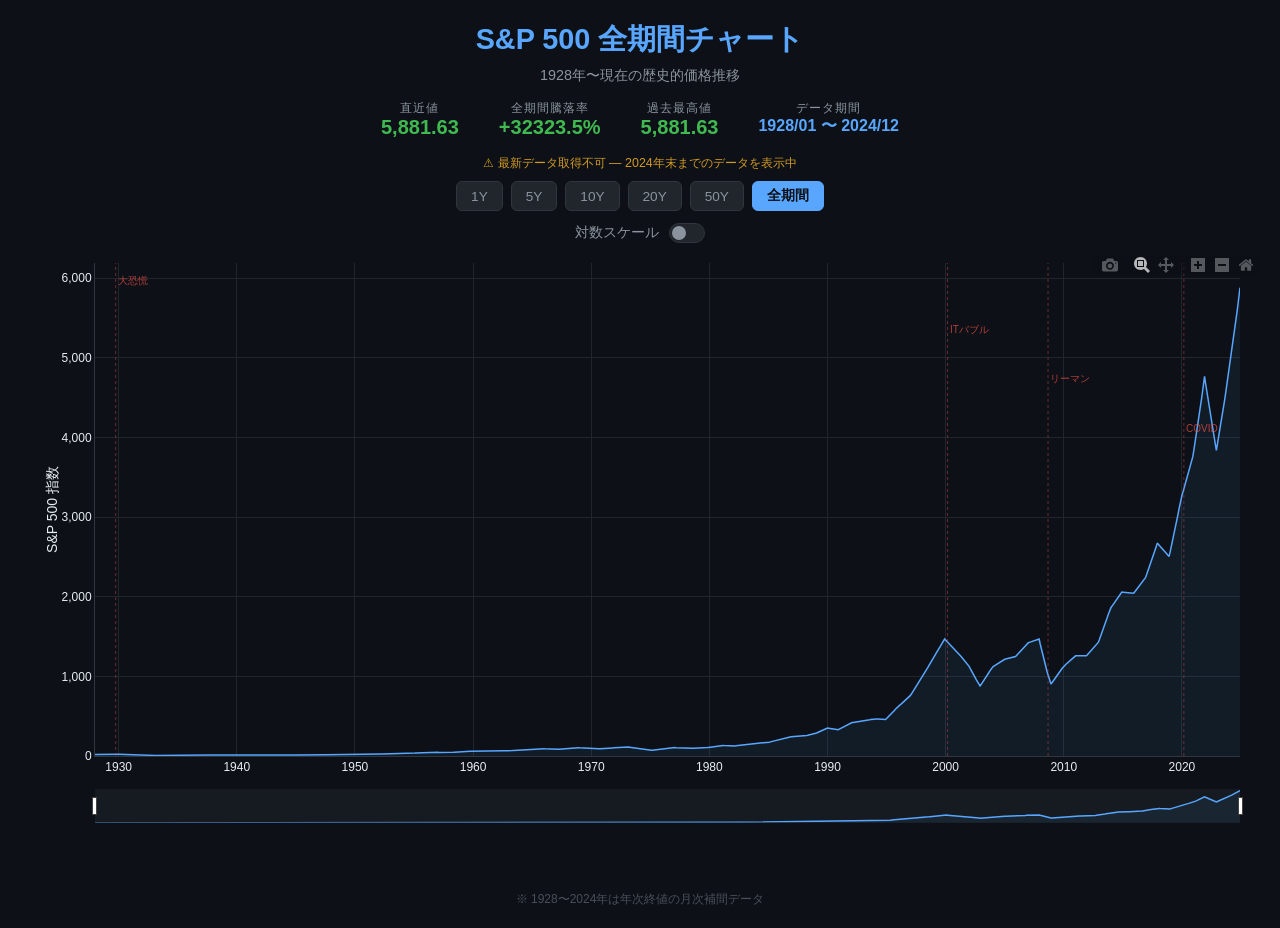
==== commit fcfc99d6: "Add hybrid data loading: embedded 1928-2024 + live fetch for 2025+ Show chart immediately with embed" ====
--- a/sp500.html
+++ b/sp500.html
@@ -40,11 +40,7 @@
             text-transform: uppercase;
             letter-spacing: 1px;
         }
-        .stat-value {
-            font-size: 1.25rem;
-            font-weight: bold;
-            color: #3fb950;
-        }
+        .stat-value { font-size: 1.25rem; font-weight: bold; color: #3fb950; }
         .stat-value.blue { color: #58a6ff; font-size: 1rem; }
         .range-buttons {
             display: flex;
@@ -70,7 +66,7 @@
             color: #0d1117;
             font-weight: bold;
         }
-        #chart { width: 100%; height: 72vh; }
+        #chart { width: 100%; height: 70vh; }
         .log-toggle {
             display: flex;
             justify-content: center;
@@ -105,6 +101,15 @@
         }
         input:checked + .slider { background: #58a6ff; border-color: #58a6ff; }
         input:checked + .slider::before { transform: translateX(16px); background: #0d1117; }
+        #status-bar {
+            text-align: center;
+            font-size: 0.78rem;
+            margin-bottom: 8px;
+            min-height: 18px;
+        }
+        .status-loading { color: #8b949e; }
+        .status-ok { color: #3fb950; }
+        .status-warn { color: #d29922; }
         .note {
             text-align: center;
             color: #484f58;
@@ -115,26 +120,28 @@
 </head>
 <body>
     <h1>S&amp;P 500 全期間チャート</h1>
-    <p class="subtitle">1928年〜2025年の歴史的価格推移（年次終値ベース・月次補間）</p>
+    <p class="subtitle">1928年〜現在の歴史的価格推移</p>
 
     <div class="stats">
         <div class="stat-item">
-            <div class="stat-label">直近値（2025/05）</div>
-            <div class="stat-value">5,581.87</div>
+            <div class="stat-label">直近値</div>
+            <div class="stat-value" id="stat-current">-</div>
         </div>
         <div class="stat-item">
             <div class="stat-label">全期間騰落率</div>
-            <div class="stat-value">+30,671.1%</div>
+            <div class="stat-value" id="stat-return">-</div>
         </div>
         <div class="stat-item">
             <div class="stat-label">過去最高値</div>
-            <div class="stat-value">5,881.63</div>
+            <div class="stat-value" id="stat-ath">-</div>
         </div>
         <div class="stat-item">
             <div class="stat-label">データ期間</div>
-            <div class="stat-value blue">1928/01 〜 2025/05</div>
+            <div class="stat-value blue" id="stat-range">-</div>
         </div>
     </div>
+
+    <div id="status-bar" class="status-loading">最新データを取得中...</div>
 
     <div class="range-buttons">
         <button class="range-btn" onclick="setRange(1, this)">1Y</button>
@@ -148,85 +155,108 @@
     <div class="log-toggle">
         <span>対数スケール</span>
         <label class="toggle-switch">
-            <input type="checkbox" id="log-check" onchange="toggleLog()">
+            <input type="checkbox" id="log-check" onchange="renderChart()">
             <span class="slider"></span>
         </label>
     </div>
 
     <div id="chart"></div>
-    <p class="note">※ データは年次終値を基に月次補間したもので、実際の月次値とは異なります</p>
+    <p class="note" id="note">※ 1928〜2024年は年次終値の月次補間データ</p>
 
     <script>
-        const DATES = ["1928-01-01", "1928-02-01", "1928-03-01", "1928-04-01", "1928-05-01", "1928-06-01", "1928-07-01", "1928-08-01", "1928-09-01", "1928-10-01", "1928-11-01", "1928-12-01", "1929-01-01", "1929-02-01", "1929-03-01", "1929-04-01", "1929-05-01", "1929-06-01", "1929-07-01", "1929-08-01", "1929-09-01", "1929-10-01", "1929-11-01", "1929-12-01", "1930-01-01", "1930-02-01", "1930-03-01", "1930-04-01", "1930-05-01", "1930-06-01", "1930-07-01", "1930-08-01", "1930-09-01", "1930-10-01", "1930-11-01", "1930-12-01", "1931-01-01", "1931-02-01", "1931-03-01", "1931-04-01", "1931-05-01", "1931-06-01", "1931-07-01", "1931-08-01", "1931-09-01", "1931-10-01", "1931-11-01", "1931-12-01", "1932-01-01", "1932-02-01", "1932-03-01", "1932-04-01", "1932-05-01", "1932-06-01", "1932-07-01", "1932-08-01", "1932-09-01", "1932-10-01", "1932-11-01", "1932-12-01", "1933-01-01", "1933-02-01", "1933-03-01", "1933-04-01", "1933-05-01", "1933-06-01", "1933-07-01", "1933-08-01", "1933-09-01", "1933-10-01", "1933-11-01", "1933-12-01", "1934-01-01", "1934-02-01", "1934-03-01", "1934-04-01", "1934-05-01", "1934-06-01", "1934-07-01", "1934-08-01", "1934-09-01", "1934-10-01", "1934-11-01", "1934-12-01", "1935-01-01", "1935-02-01", "1935-03-01", "1935-04-01", "1935-05-01", "1935-06-01", "1935-07-01", "1935-08-01", "1935-09-01", "1935-10-01", "1935-11-01", "1935-12-01", "1936-01-01", "1936-02-01", "1936-03-01", "1936-04-01", "1936-05-01", "1936-06-01", "1936-07-01", "1936-08-01", "1936-09-01", "1936-10-01", "1936-11-01", "1936-12-01", "1937-01-01", "1937-02-01", "1937-03-01", "1937-04-01", "1937-05-01", "1937-06-01", "1937-07-01", "1937-08-01", "1937-09-01", "1937-10-01", "1937-11-01", "1937-12-01", "1938-01-01", "1938-02-01", "1938-03-01", "1938-04-01", "1938-05-01", "1938-06-01", "1938-07-01", "1938-08-01", "1938-09-01", "1938-10-01", "1938-11-01", "1938-12-01", "1939-01-01", "1939-02-01", "1939-03-01", "1939-04-01", "1939-05-01", "1939-06-01", "1939-07-01", "1939-08-01", "1939-09-01", "1939-10-01", "1939-11-01", "1939-12-01", "1940-01-01", "1940-02-01", "1940-03-01", "1940-04-01", "1940-05-01", "1940-06-01", "1940-07-01", "1940-08-01", "1940-09-01", "1940-10-01", "1940-11-01", "1940-12-01", "1941-01-01", "1941-02-01", "1941-03-01", "1941-04-01", "1941-05-01", "1941-06-01", "1941-07-01", "1941-08-01", "1941-09-01", "1941-10-01", "1941-11-01", "1941-12-01", "1942-01-01", "1942-02-01", "1942-03-01", "1942-04-01", "1942-05-01", "1942-06-01", "1942-07-01", "1942-08-01", "1942-09-01", "1942-10-01", "1942-11-01", "1942-12-01", "1943-01-01", "1943-02-01", "1943-03-01", "1943-04-01", "1943-05-01", "1943-06-01", "1943-07-01", "1943-08-01", "1943-09-01", "1943-10-01", "1943-11-01", "1943-12-01", "1944-01-01", "1944-02-01", "1944-03-01", "1944-04-01", "1944-05-01", "1944-06-01", "1944-07-01", "1944-08-01", "1944-09-01", "1944-10-01", "1944-11-01", "1944-12-01", "1945-01-01", "1945-02-01", "1945-03-01", "1945-04-01", "1945-05-01", "1945-06-01", "1945-07-01", "1945-08-01", "1945-09-01", "1945-10-01", "1945-11-01", "1945-12-01", "1946-01-01", "1946-02-01", "1946-03-01", "1946-04-01", "1946-05-01", "1946-06-01", "1946-07-01", "1946-08-01", "1946-09-01", "1946-10-01", "1946-11-01", "1946-12-01", "1947-01-01", "1947-02-01", "1947-03-01", "1947-04-01", "1947-05-01", "1947-06-01", "1947-07-01", "1947-08-01", "1947-09-01", "1947-10-01", "1947-11-01", "1947-12-01", "1948-01-01", "1948-02-01", "1948-03-01", "1948-04-01", "1948-05-01", "1948-06-01", "1948-07-01", "1948-08-01", "1948-09-01", "1948-10-01", "1948-11-01", "1948-12-01", "1949-01-01", "1949-02-01", "1949-03-01", "1949-04-01", "1949-05-01", "1949-06-01", "1949-07-01", "1949-08-01", "1949-09-01", "1949-10-01", "1949-11-01", "1949-12-01", "1950-01-01", "1950-02-01", "1950-03-01", "1950-04-01", "1950-05-01", "1950-06-01", "1950-07-01", "1950-08-01", "1950-09-01", "1950-10-01", "1950-11-01", "1950-12-01", "1951-01-01", "1951-02-01", "1951-03-01", "1951-04-01", "1951-05-01", "1951-06-01", "1951-07-01", "1951-08-01", "1951-09-01", "1951-10-01", "1951-11-01", "1951-12-01", "1952-01-01", "1952-02-01", "1952-03-01", "1952-04-01", "1952-05-01", "1952-06-01", "1952-07-01", "1952-08-01", "1952-09-01", "1952-10-01", "1952-11-01", "1952-12-01", "1953-01-01", "1953-02-01", "1953-03-01", "1953-04-01", "1953-05-01", "1953-06-01", "1953-07-01", "1953-08-01", "1953-09-01", "1953-10-01", "1953-11-01", "1953-12-01", "1954-01-01", "1954-02-01", "1954-03-01", "1954-04-01", "1954-05-01", "1954-06-01", "1954-07-01", "1954-08-01", "1954-09-01", "1954-10-01", "1954-11-01", "1954-12-01", "1955-01-01", "1955-02-01", "1955-03-01", "1955-04-01", "1955-05-01", "1955-06-01", "1955-07-01", "1955-08-01", "1955-09-01", "1955-10-01", "1955-11-01", "1955-12-01", "1956-01-01", "1956-02-01", "1956-03-01", "1956-04-01", "1956-05-01", "1956-06-01", "1956-07-01", "1956-08-01", "1956-09-01", "1956-10-01", "1956-11-01", "1956-12-01", "1957-01-01", "1957-02-01", "1957-03-01", "1957-04-01", "1957-05-01", "1957-06-01", "1957-07-01", "1957-08-01", "1957-09-01", "1957-10-01", "1957-11-01", "1957-12-01", "1958-01-01", "1958-02-01", "1958-03-01", "1958-04-01", "1958-05-01", "1958-06-01", "1958-07-01", "1958-08-01", "1958-09-01", "1958-10-01", "1958-11-01", "1958-12-01", "1959-01-01", "1959-02-01", "1959-03-01", "1959-04-01", "1959-05-01", "1959-06-01", "1959-07-01", "1959-08-01", "1959-09-01", "1959-10-01", "1959-11-01", "1959-12-01", "1960-01-01", "1960-02-01", "1960-03-01", "1960-04-01", "1960-05-01", "1960-06-01", "1960-07-01", "1960-08-01", "1960-09-01", "1960-10-01", "1960-11-01", "1960-12-01", "1961-01-01", "1961-02-01", "1961-03-01", "1961-04-01", "1961-05-01", "1961-06-01", "1961-07-01", "1961-08-01", "1961-09-01", "1961-10-01", "1961-11-01", "1961-12-01", "1962-01-01", "1962-02-01", "1962-03-01", "1962-04-01", "1962-05-01", "1962-06-01", "1962-07-01", "1962-08-01", "1962-09-01", "1962-10-01", "1962-11-01", "1962-12-01", "1963-01-01", "1963-02-01", "1963-03-01", "1963-04-01", "1963-05-01", "1963-06-01", "1963-07-01", "1963-08-01", "1963-09-01", "1963-10-01", "1963-11-01", "1963-12-01", "1964-01-01", "1964-02-01", "1964-03-01", "1964-04-01", "1964-05-01", "1964-06-01", "1964-07-01", "1964-08-01", "1964-09-01", "1964-10-01", "1964-11-01", "1964-12-01", "1965-01-01", "1965-02-01", "1965-03-01", "1965-04-01", "1965-05-01", "1965-06-01", "1965-07-01", "1965-08-01", "1965-09-01", "1965-10-01", "1965-11-01", "1965-12-01", "1966-01-01", "1966-02-01", "1966-03-01", "1966-04-01", "1966-05-01", "1966-06-01", "1966-07-01", "1966-08-01", "1966-09-01", "1966-10-01", "1966-11-01", "1966-12-01", "1967-01-01", "1967-02-01", "1967-03-01", "1967-04-01", "1967-05-01", "1967-06-01", "1967-07-01", "1967-08-01", "1967-09-01", "1967-10-01", "1967-11-01", "1967-12-01", "1968-01-01", "1968-02-01", "1968-03-01", "1968-04-01", "1968-05-01", "1968-06-01", "1968-07-01", "1968-08-01", "1968-09-01", "1968-10-01", "1968-11-01", "1968-12-01", "1969-01-01", "1969-02-01", "1969-03-01", "1969-04-01", "1969-05-01", "1969-06-01", "1969-07-01", "1969-08-01", "1969-09-01", "1969-10-01", "1969-11-01", "1969-12-01", "1970-01-01", "1970-02-01", "1970-03-01", "1970-04-01", "1970-05-01", "1970-06-01", "1970-07-01", "1970-08-01", "1970-09-01", "1970-10-01", "1970-11-01", "1970-12-01", "1971-01-01", "1971-02-01", "1971-03-01", "1971-04-01", "1971-05-01", "1971-06-01", "1971-07-01", "1971-08-01", "1971-09-01", "1971-10-01", "1971-11-01", "1971-12-01", "1972-01-01", "1972-02-01", "1972-03-01", "1972-04-01", "1972-05-01", "1972-06-01", "1972-07-01", "1972-08-01", "1972-09-01", "1972-10-01", "1972-11-01", "1972-12-01", "1973-01-01", "1973-02-01", "1973-03-01", "1973-04-01", "1973-05-01", "1973-06-01", "1973-07-01", "1973-08-01", "1973-09-01", "1973-10-01", "1973-11-01", "1973-12-01", "1974-01-01", "1974-02-01", "1974-03-01", "1974-04-01", "1974-05-01", "1974-06-01", "1974-07-01", "1974-08-01", "1974-09-01", "1974-10-01", "1974-11-01", "1974-12-01", "1975-01-01", "1975-02-01", "1975-03-01", "1975-04-01", "1975-05-01", "1975-06-01", "1975-07-01", "1975-08-01", "1975-09-01", "1975-10-01", "1975-11-01", "1975-12-01", "1976-01-01", "1976-02-01", "1976-03-01", "1976-04-01", "1976-05-01", "1976-06-01", "1976-07-01", "1976-08-01", "1976-09-01", "1976-10-01", "1976-11-01", "1976-12-01", "1977-01-01", "1977-02-01", "1977-03-01", "1977-04-01", "1977-05-01", "1977-06-01", "1977-07-01", "1977-08-01", "1977-09-01", "1977-10-01", "1977-11-01", "1977-12-01", "1978-01-01", "1978-02-01", "1978-03-01", "1978-04-01", "1978-05-01", "1978-06-01", "1978-07-01", "1978-08-01", "1978-09-01", "1978-10-01", "1978-11-01", "1978-12-01", "1979-01-01", "1979-02-01", "1979-03-01", "1979-04-01", "1979-05-01", "1979-06-01", "1979-07-01", "1979-08-01", "1979-09-01", "1979-10-01", "1979-11-01", "1979-12-01", "1980-01-01", "1980-02-01", "1980-03-01", "1980-04-01", "1980-05-01", "1980-06-01", "1980-07-01", "1980-08-01", "1980-09-01", "1980-10-01", "1980-11-01", "1980-12-01", "1981-01-01", "1981-02-01", "1981-03-01", "1981-04-01", "1981-05-01", "1981-06-01", "1981-07-01", "1981-08-01", "1981-09-01", "1981-10-01", "1981-11-01", "1981-12-01", "1982-01-01", "1982-02-01", "1982-03-01", "1982-04-01", "1982-05-01", "1982-06-01", "1982-07-01", "1982-08-01", "1982-09-01", "1982-10-01", "1982-11-01", "1982-12-01", "1983-01-01", "1983-02-01", "1983-03-01", "1983-04-01", "1983-05-01", "1983-06-01", "1983-07-01", "1983-08-01", "1983-09-01", "1983-10-01", "1983-11-01", "1983-12-01", "1984-01-01", "1984-02-01", "1984-03-01", "1984-04-01", "1984-05-01", "1984-06-01", "1984-07-01", "1984-08-01", "1984-09-01", "1984-10-01", "1984-11-01", "1984-12-01", "1985-01-01", "1985-02-01", "1985-03-01", "1985-04-01", "1985-05-01", "1985-06-01", "1985-07-01", "1985-08-01", "1985-09-01", "1985-10-01", "1985-11-01", "1985-12-01", "1986-01-01", "1986-02-01", "1986-03-01", "1986-04-01", "1986-05-01", "1986-06-01", "1986-07-01", "1986-08-01", "1986-09-01", "1986-10-01", "1986-11-01", "1986-12-01", "1987-01-01", "1987-02-01", "1987-03-01", "1987-04-01", "1987-05-01", "1987-06-01", "1987-07-01", "1987-08-01", "1987-09-01", "1987-10-01", "1987-11-01", "1987-12-01", "1988-01-01", "1988-02-01", "1988-03-01", "1988-04-01", "1988-05-01", "1988-06-01", "1988-07-01", "1988-08-01", "1988-09-01", "1988-10-01", "1988-11-01", "1988-12-01", "1989-01-01", "1989-02-01", "1989-03-01", "1989-04-01", "1989-05-01", "1989-06-01", "1989-07-01", "1989-08-01", "1989-09-01", "1989-10-01", "1989-11-01", "1989-12-01", "1990-01-01", "1990-02-01", "1990-03-01", "1990-04-01", "1990-05-01", "1990-06-01", "1990-07-01", "1990-08-01", "1990-09-01", "1990-10-01", "1990-11-01", "1990-12-01", "1991-01-01", "1991-02-01", "1991-03-01", "1991-04-01", "1991-05-01", "1991-06-01", "1991-07-01", "1991-08-01", "1991-09-01", "1991-10-01", "1991-11-01", "1991-12-01", "1992-01-01", "1992-02-01", "1992-03-01", "1992-04-01", "1992-05-01", "1992-06-01", "1992-07-01", "1992-08-01", "1992-09-01", "1992-10-01", "1992-11-01", "1992-12-01", "1993-01-01", "1993-02-01", "1993-03-01", "1993-04-01", "1993-05-01", "1993-06-01", "1993-07-01", "1993-08-01", "1993-09-01", "1993-10-01", "1993-11-01", "1993-12-01", "1994-01-01", "1994-02-01", "1994-03-01", "1994-04-01", "1994-05-01", "1994-06-01", "1994-07-01", "1994-08-01", "1994-09-01", "1994-10-01", "1994-11-01", "1994-12-01", "1995-01-01", "1995-02-01", "1995-03-01", "1995-04-01", "1995-05-01", "1995-06-01", "1995-07-01", "1995-08-01", "1995-09-01", "1995-10-01", "1995-11-01", "1995-12-01", "1996-01-01", "1996-02-01", "1996-03-01", "1996-04-01", "1996-05-01", "1996-06-01", "1996-07-01", "1996-08-01", "1996-09-01", "1996-10-01", "1996-11-01", "1996-12-01", "1997-01-01", "1997-02-01", "1997-03-01", "1997-04-01", "1997-05-01", "1997-06-01", "1997-07-01", "1997-08-01", "1997-09-01", "1997-10-01", "1997-11-01", "1997-12-01", "1998-01-01", "1998-02-01", "1998-03-01", "1998-04-01", "1998-05-01", "1998-06-01", "1998-07-01", "1998-08-01", "1998-09-01", "1998-10-01", "1998-11-01", "1998-12-01", "1999-01-01", "1999-02-01", "1999-03-01", "1999-04-01", "1999-05-01", "1999-06-01", "1999-07-01", "1999-08-01", "1999-09-01", "1999-10-01", "1999-11-01", "1999-12-01", "2000-01-01", "2000-02-01", "2000-03-01", "2000-04-01", "2000-05-01", "2000-06-01", "2000-07-01", "2000-08-01", "2000-09-01", "2000-10-01", "2000-11-01", "2000-12-01", "2001-01-01", "2001-02-01", "2001-03-01", "2001-04-01", "2001-05-01", "2001-06-01", "2001-07-01", "2001-08-01", "2001-09-01", "2001-10-01", "2001-11-01", "2001-12-01", "2002-01-01", "2002-02-01", "2002-03-01", "2002-04-01", "2002-05-01", "2002-06-01", "2002-07-01", "2002-08-01", "2002-09-01", "2002-10-01", "2002-11-01", "2002-12-01", "2003-01-01", "2003-02-01", "2003-03-01", "2003-04-01", "2003-05-01", "2003-06-01", "2003-07-01", "2003-08-01", "2003-09-01", "2003-10-01", "2003-11-01", "2003-12-01", "2004-01-01", "2004-02-01", "2004-03-01", "2004-04-01", "2004-05-01", "2004-06-01", "2004-07-01", "2004-08-01", "2004-09-01", "2004-10-01", "2004-11-01", "2004-12-01", "2005-01-01", "2005-02-01", "2005-03-01", "2005-04-01", "2005-05-01", "2005-06-01", "2005-07-01", "2005-08-01", "2005-09-01", "2005-10-01", "2005-11-01", "2005-12-01", "2006-01-01", "2006-02-01", "2006-03-01", "2006-04-01", "2006-05-01", "2006-06-01", "2006-07-01", "2006-08-01", "2006-09-01", "2006-10-01", "2006-11-01", "2006-12-01", "2007-01-01", "2007-02-01", "2007-03-01", "2007-04-01", "2007-05-01", "2007-06-01", "2007-07-01", "2007-08-01", "2007-09-01", "2007-10-01", "2007-11-01", "2007-12-01", "2008-01-01", "2008-02-01", "2008-03-01", "2008-04-01", "2008-05-01", "2008-06-01", "2008-07-01", "2008-08-01", "2008-09-01", "2008-10-01", "2008-11-01", "2008-12-01", "2009-01-01", "2009-02-01", "2009-03-01", "2009-04-01", "2009-05-01", "2009-06-01", "2009-07-01", "2009-08-01", "2009-09-01", "2009-10-01", "2009-11-01", "2009-12-01", "2010-01-01", "2010-02-01", "2010-03-01", "2010-04-01", "2010-05-01", "2010-06-01", "2010-07-01", "2010-08-01", "2010-09-01", "2010-10-01", "2010-11-01", "2010-12-01", "2011-01-01", "2011-02-01", "2011-03-01", "2011-04-01", "2011-05-01", "2011-06-01", "2011-07-01", "2011-08-01", "2011-09-01", "2011-10-01", "2011-11-01", "2011-12-01", "2012-01-01", "2012-02-01", "2012-03-01", "2012-04-01", "2012-05-01", "2012-06-01", "2012-07-01", "2012-08-01", "2012-09-01", "2012-10-01", "2012-11-01", "2012-12-01", "2013-01-01", "2013-02-01", "2013-03-01", "2013-04-01", "2013-05-01", "2013-06-01", "2013-07-01", "2013-08-01", "2013-09-01", "2013-10-01", "2013-11-01", "2013-12-01", "2014-01-01", "2014-02-01", "2014-03-01", "2014-04-01", "2014-05-01", "2014-06-01", "2014-07-01", "2014-08-01", "2014-09-01", "2014-10-01", "2014-11-01", "2014-12-01", "2015-01-01", "2015-02-01", "2015-03-01", "2015-04-01", "2015-05-01", "2015-06-01", "2015-07-01", "2015-08-01", "2015-09-01", "2015-10-01", "2015-11-01", "2015-12-01", "2016-01-01", "2016-02-01", "2016-03-01", "2016-04-01", "2016-05-01", "2016-06-01", "2016-07-01", "2016-08-01", "2016-09-01", "2016-10-01", "2016-11-01", "2016-12-01", "2017-01-01", "2017-02-01", "2017-03-01", "2017-04-01", "2017-05-01", "2017-06-01", "2017-07-01", "2017-08-01", "2017-09-01", "2017-10-01", "2017-11-01", "2017-12-01", "2018-01-01", "2018-02-01", "2018-03-01", "2018-04-01", "2018-05-01", "2018-06-01", "2018-07-01", "2018-08-01", "2018-09-01", "2018-10-01", "2018-11-01", "2018-12-01", "2019-01-01", "2019-02-01", "2019-03-01", "2019-04-01", "2019-05-01", "2019-06-01", "2019-07-01", "2019-08-01", "2019-09-01", "2019-10-01", "2019-11-01", "2019-12-01", "2020-01-01", "2020-02-01", "2020-03-01", "2020-04-01", "2020-05-01", "2020-06-01", "2020-07-01", "2020-08-01", "2020-09-01", "2020-10-01", "2020-11-01", "2020-12-01", "2021-01-01", "2021-02-01", "2021-03-01", "2021-04-01", "2021-05-01", "2021-06-01", "2021-07-01", "2021-08-01", "2021-09-01", "2021-10-01", "2021-11-01", "2021-12-01", "2022-01-01", "2022-02-01", "2022-03-01", "2022-04-01", "2022-05-01", "2022-06-01", "2022-07-01", "2022-08-01", "2022-09-01", "2022-10-01", "2022-11-01", "2022-12-01", "2023-01-01", "2023-02-01", "2023-03-01", "2023-04-01", "2023-05-01", "2023-06-01", "2023-07-01", "2023-08-01", "2023-09-01", "2023-10-01", "2023-11-01", "2023-12-01", "2024-01-01", "2024-02-01", "2024-03-01", "2024-04-01", "2024-05-01", "2024-06-01", "2024-07-01", "2024-08-01", "2024-09-01", "2024-10-01", "2024-11-01", "2024-12-01", "2025-01-01", "2025-02-01", "2025-03-01", "2025-04-01", "2025-05-01"];
-        const PRICES = [18.14, 18.63, 19.14, 19.66, 20.19, 20.74, 21.3, 21.88, 22.47, 23.08, 23.71, 24.35, 24.09, 23.84, 23.59, 23.34, 23.1, 22.85, 22.61, 22.38, 22.14, 21.91, 21.68, 21.45, 20.86, 20.28, 19.73, 19.18, 18.65, 18.14, 17.64, 17.15, 16.68, 16.22, 15.77, 15.34, 14.55, 13.8, 13.08, 12.41, 11.77, 11.16, 10.58, 10.04, 9.52, 9.03, 8.56, 8.12, 8.01, 7.9, 7.79, 7.69, 7.58, 7.48, 7.38, 7.28, 7.18, 7.08, 6.98, 6.89, 7.11, 7.34, 7.58, 7.83, 8.08, 8.34, 8.61, 8.89, 9.18, 9.48, 9.78, 10.1, 10.08, 10.06, 10.03, 10.01, 9.99, 9.97, 9.95, 9.93, 9.9, 9.88, 9.86, 9.84, 10.1, 10.36, 10.64, 10.91, 11.2, 11.5, 11.8, 12.11, 12.43, 12.75, 13.09, 13.43, 13.71, 13.99, 14.28, 14.58, 14.88, 15.19, 15.5, 15.83, 16.15, 16.49, 16.83, 17.18, 16.5, 15.84, 15.21, 14.6, 14.02, 13.46, 12.93, 12.41, 11.92, 11.44, 10.99, 10.55, 10.74, 10.94, 11.14, 11.35, 11.55, 11.77, 11.98, 12.2, 12.42, 12.65, 12.88, 13.12, 13.03, 12.94, 12.85, 12.76, 12.67, 12.58, 12.49, 12.4, 12.32, 12.23, 12.14, 12.06, 11.93, 11.8, 11.67, 11.54, 11.42, 11.3, 11.17, 11.05, 10.93, 10.81, 10.7, 10.58, 10.41, 10.24, 10.07, 9.91, 9.75, 9.59, 9.43, 9.28, 9.13, 8.98, 8.83, 8.69, 8.78, 8.86, 8.95, 9.04, 9.12, 9.21, 9.3, 9.4, 9.49, 9.58, 9.68, 9.77, 9.92, 10.06, 10.21, 10.37, 10.52, 10.68, 10.84, 11.0, 11.16, 11.33, 11.5, 11.67, 11.8, 11.92, 12.05, 12.18, 12.32, 12.45, 12.58, 12.72, 12.86, 13.0, 13.14, 13.28, 13.58, 13.89, 14.2, 14.52, 14.85, 15.18, 15.53, 15.88, 16.24, 16.6, 16.98, 17.36, 17.18, 17.0, 16.82, 16.64, 16.47, 16.3, 16.13, 15.96, 15.79, 15.63, 15.46, 15.3, 15.29, 15.28, 15.27, 15.26, 15.25, 15.23, 15.22, 15.21, 15.2, 15.19, 15.18, 15.17, 15.17, 15.17, 15.18, 15.18, 15.18, 15.18, 15.19, 15.19, 15.19, 15.19, 15.2, 15.2, 15.32, 15.43, 15.55, 15.67, 15.79, 15.91, 16.04, 16.16, 16.28, 16.41, 16.53, 16.66, 16.94, 17.23, 17.53, 17.83, 18.13, 18.44, 18.75, 19.07, 19.4, 19.73, 20.07, 20.41, 20.67, 20.94, 21.2, 21.47, 21.75, 22.03, 22.31, 22.59, 22.88, 23.17, 23.47, 23.77, 23.99, 24.22, 24.44, 24.67, 24.9, 25.13, 25.37, 25.6, 25.84, 26.08, 26.32, 26.57, 26.42, 26.27, 26.12, 25.97, 25.82, 25.67, 25.53, 25.38, 25.24, 25.1, 24.95, 24.81, 25.59, 26.4, 27.23, 28.08, 28.97, 29.88, 30.82, 31.79, 32.79, 33.82, 34.88, 35.98, 36.69, 37.41, 38.15, 38.9, 39.67, 40.45, 41.25, 42.06, 42.89, 43.74, 44.6, 45.48, 45.58, 45.68, 45.77, 45.87, 45.97, 46.07, 46.17, 46.27, 46.37, 46.47, 46.57, 46.67, 46.07, 45.48, 44.9, 44.33, 43.76, 43.2, 42.65, 42.1, 41.56, 41.03, 40.51, 39.99, 41.08, 42.2, 43.35, 44.53, 45.74, 46.99, 48.27, 49.58, 50.93, 52.32, 53.75, 55.21, 55.59, 55.96, 56.34, 56.73, 57.11, 57.5, 57.89, 58.29, 58.68, 59.08, 59.49, 59.89, 59.74, 59.59, 59.44, 59.29, 59.14, 58.99, 58.85, 58.7, 58.55, 58.4, 58.26, 58.11, 59.13, 60.16, 61.21, 62.28, 63.37, 64.48, 65.61, 66.76, 67.92, 69.11, 70.32, 71.55, 70.8, 70.07, 69.34, 68.61, 67.9, 67.19, 66.49, 65.8, 65.11, 64.44, 63.76, 63.1, 64.02, 64.95, 65.89, 66.85, 67.82, 68.8, 69.8, 70.82, 71.84, 72.89, 73.95, 75.02, 75.79, 76.56, 77.34, 78.13, 78.93, 79.74, 80.55, 81.37, 82.21, 83.04, 83.89, 84.75, 85.36, 85.98, 86.61, 87.24, 87.87, 88.51, 89.15, 89.8, 90.45, 91.1, 91.76, 92.43, 91.36, 90.29, 89.24, 88.21, 87.18, 86.17, 85.17, 84.18, 83.2, 82.23, 81.27, 80.33, 81.57, 82.82, 84.09, 85.39, 86.7, 88.03, 89.38, 90.76, 92.15, 93.57, 95.01, 96.47, 97.07, 97.66, 98.27, 98.87, 99.48, 100.1, 100.71, 101.34, 101.96, 102.59, 103.22, 103.86, 102.82, 101.79, 100.78, 99.77, 98.77, 97.78, 96.8, 95.84, 94.88, 93.93, 92.99, 92.06, 92.07, 92.07, 92.08, 92.09, 92.1, 92.1, 92.11, 92.12, 92.13, 92.13, 92.14, 92.15, 92.94, 93.74, 94.54, 95.35, 96.17, 96.99, 97.82, 98.66, 99.51, 100.36, 101.22, 102.09, 103.33, 104.59, 105.87, 107.15, 108.46, 109.78, 111.12, 112.47, 113.84, 115.23, 116.63, 118.05, 116.19, 114.36, 112.55, 110.78, 109.03, 107.31, 105.62, 103.95, 102.31, 100.7, 99.11, 97.55, 94.72, 91.98, 89.32, 86.73, 84.22, 81.78, 79.41, 77.11, 74.88, 72.71, 70.6, 68.56, 70.14, 71.77, 73.42, 75.12, 76.86, 78.63, 80.45, 82.31, 84.21, 86.16, 88.15, 90.19, 91.52, 92.86, 94.23, 95.61, 97.02, 98.45, 99.89, 101.36, 102.85, 104.37, 105.9, 107.46, 106.37, 105.29, 104.23, 103.17, 102.13, 101.09, 100.07, 99.05, 98.05, 97.06, 96.07, 95.1, 95.18, 95.27, 95.35, 95.44, 95.52, 95.6, 95.69, 95.77, 95.86, 95.94, 96.03, 96.11, 97.04, 97.99, 98.94, 99.9, 100.87, 101.85, 102.84, 103.84, 104.85, 105.87, 106.9, 107.94, 110.02, 112.15, 114.31, 116.51, 118.76, 121.05, 123.39, 125.77, 128.2, 130.67, 133.19, 135.76, 134.61, 133.46, 132.33, 131.21, 130.09, 128.99, 127.89, 126.8, 125.73, 124.66, 123.6, 122.55, 123.96, 125.39, 126.84, 128.31, 129.79, 131.28, 132.8, 134.33, 135.88, 137.45, 139.04, 140.64, 142.52, 144.42, 146.35, 148.31, 150.29, 152.3, 154.34, 156.4, 158.49, 160.61, 162.75, 164.93, 165.12, 165.31, 165.5, 165.7, 165.89, 166.08, 166.27, 166.47, 166.66, 166.85, 167.05, 167.24, 170.53, 173.88, 177.3, 180.79, 184.35, 187.97, 191.67, 195.44, 199.29, 203.21, 207.2, 211.28, 213.7, 216.14, 218.61, 221.11, 223.64, 226.2, 228.79, 231.4, 234.05, 236.72, 239.43, 242.17, 242.58, 242.98, 243.39, 243.8, 244.2, 244.61, 245.02, 245.43, 245.84, 246.25, 246.67, 247.08, 249.5, 251.94, 254.41, 256.9, 259.41, 261.95, 264.52, 267.11, 269.72, 272.36, 275.03, 277.72, 283.35, 289.1, 294.97, 300.95, 307.05, 313.28, 319.64, 326.12, 332.74, 339.49, 346.37, 353.4, 351.41, 349.43, 347.46, 345.5, 343.55, 341.61, 339.69, 337.77, 335.87, 333.97, 332.09, 330.22, 336.71, 343.33, 350.07, 356.95, 363.97, 371.12, 378.42, 385.85, 393.44, 401.17, 409.05, 417.09, 418.61, 420.14, 421.67, 423.21, 424.75, 426.3, 427.85, 429.41, 430.98, 432.55, 434.13, 435.71, 438.19, 440.69, 443.2, 445.72, 448.26, 450.82, 453.39, 455.97, 458.57, 461.18, 463.81, 466.45, 465.85, 465.25, 464.64, 464.04, 463.44, 462.85, 462.25, 461.65, 461.05, 460.46, 459.86, 459.27, 470.64, 482.29, 494.24, 506.47, 519.01, 531.86, 545.03, 558.53, 572.36, 586.53, 601.05, 615.93, 625.47, 635.17, 645.01, 655.0, 665.15, 675.46, 685.92, 696.55, 707.35, 718.31, 729.44, 740.74, 757.6, 774.85, 792.48, 810.52, 828.97, 847.84, 867.14, 886.88, 907.07, 927.71, 948.83, 970.43, 989.74, 1009.43, 1029.51, 1049.99, 1070.89, 1092.19, 1113.92, 1136.08, 1158.69, 1181.74, 1205.25, 1229.23, 1247.64, 1266.32, 1285.28, 1304.53, 1324.06, 1343.89, 1364.02, 1384.44, 1405.17, 1426.22, 1447.57, 1469.25, 1456.22, 1443.3, 1430.5, 1417.81, 1405.24, 1392.77, 1380.42, 1368.18, 1356.04, 1344.02, 1332.09, 1320.28, 1304.99, 1289.88, 1274.95, 1260.19, 1245.6, 1231.17, 1216.92, 1202.83, 1188.9, 1175.14, 1161.53, 1148.08, 1122.9, 1098.27, 1074.18, 1050.62, 1027.58, 1005.04, 983.0, 961.44, 940.35, 919.72, 899.55, 879.82, 897.15, 914.83, 932.85, 951.23, 969.97, 989.09, 1008.57, 1028.44, 1048.71, 1069.37, 1090.44, 1111.92, 1119.93, 1127.99, 1136.12, 1144.3, 1152.54, 1160.84, 1169.2, 1177.63, 1186.11, 1194.65, 1203.25, 1211.92, 1214.91, 1217.91, 1220.91, 1223.92, 1226.94, 1229.97, 1233.01, 1236.05, 1239.1, 1242.15, 1245.22, 1248.29, 1261.64, 1275.14, 1288.78, 1302.57, 1316.5, 1330.58, 1344.82, 1359.2, 1373.74, 1388.44, 1403.29, 1418.3, 1422.41, 1426.52, 1430.65, 1434.79, 1438.95, 1443.11, 1447.29, 1451.48, 1455.68, 1459.9, 1464.12, 1468.36, 1410.09, 1354.13, 1300.4, 1248.79, 1199.24, 1151.65, 1105.95, 1062.06, 1019.92, 979.44, 940.57, 903.25, 919.25, 935.53, 952.1, 968.97, 986.13, 1003.6, 1021.38, 1039.47, 1057.88, 1076.62, 1095.69, 1115.1, 1126.33, 1137.68, 1149.14, 1160.72, 1172.42, 1184.23, 1196.16, 1208.21, 1220.38, 1232.68, 1245.1, 1257.64, 1257.64, 1257.63, 1257.63, 1257.63, 1257.62, 1257.62, 1257.62, 1257.61, 1257.61, 1257.61, 1257.6, 1257.6, 1270.85, 1284.25, 1297.78, 1311.46, 1325.28, 1339.24, 1353.36, 1367.62, 1382.03, 1396.6, 1411.32, 1426.19, 1457.34, 1489.17, 1521.7, 1554.94, 1588.9, 1623.61, 1659.08, 1695.31, 1732.34, 1770.18, 1808.85, 1848.36, 1865.05, 1881.89, 1898.89, 1916.03, 1933.33, 1950.79, 1968.41, 1986.18, 2004.12, 2022.21, 2040.47, 2058.9, 2057.65, 2056.4, 2055.15, 2053.9, 2052.65, 2051.41, 2050.16, 2048.91, 2047.67, 2046.43, 2045.18, 2043.94, 2059.51, 2075.2, 2091.01, 2106.94, 2122.99, 2139.17, 2155.46, 2171.88, 2188.43, 2205.1, 2221.9, 2238.83, 2272.19, 2306.04, 2340.4, 2375.27, 2410.66, 2446.58, 2483.03, 2520.03, 2557.58, 2595.68, 2634.36, 2673.61, 2659.3, 2645.07, 2630.91, 2616.83, 2602.82, 2588.89, 2575.03, 2561.25, 2547.54, 2533.9, 2520.34, 2506.85, 2560.41, 2615.12, 2671.0, 2728.06, 2786.35, 2845.89, 2906.69, 2968.8, 3032.23, 3097.02, 3163.19, 3230.78, 3271.6, 3312.93, 3354.78, 3397.16, 3440.08, 3483.54, 3527.55, 3572.11, 3617.24, 3662.94, 3709.21, 3756.07, 3831.36, 3908.17, 3986.51, 4066.42, 4147.94, 4231.09, 4315.9, 4402.42, 4490.67, 4580.69, 4672.52, 4766.18, 4681.08, 4597.49, 4515.4, 4434.78, 4355.59, 4277.82, 4201.44, 4126.42, 4052.74, 3980.37, 3909.3, 3839.5, 3909.55, 3980.88, 4053.51, 4127.47, 4202.78, 4279.46, 4357.54, 4437.04, 4518.0, 4600.43, 4684.36, 4769.83, 4853.84, 4939.34, 5026.34, 5114.87, 5204.96, 5296.64, 5389.93, 5484.87, 5581.48, 5679.79, 5779.83, 5881.63, 5820.42, 5759.84, 5699.9, 5640.58, 5581.87];
+        // 埋め込み済み歴史データ（1928〜2024年）
+        const BASE_DATES  = ["1928-01-01", "1928-02-01", "1928-03-01", "1928-04-01", "1928-05-01", "1928-06-01", "1928-07-01", "1928-08-01", "1928-09-01", "1928-10-01", "1928-11-01", "1928-12-01", "1929-01-01", "1929-02-01", "1929-03-01", "1929-04-01", "1929-05-01", "1929-06-01", "1929-07-01", "1929-08-01", "1929-09-01", "1929-10-01", "1929-11-01", "1929-12-01", "1930-01-01", "1930-02-01", "1930-03-01", "1930-04-01", "1930-05-01", "1930-06-01", "1930-07-01", "1930-08-01", "1930-09-01", "1930-10-01", "1930-11-01", "1930-12-01", "1931-01-01", "1931-02-01", "1931-03-01", "1931-04-01", "1931-05-01", "1931-06-01", "1931-07-01", "1931-08-01", "1931-09-01", "1931-10-01", "1931-11-01", "1931-12-01", "1932-01-01", "1932-02-01", "1932-03-01", "1932-04-01", "1932-05-01", "1932-06-01", "1932-07-01", "1932-08-01", "1932-09-01", "1932-10-01", "1932-11-01", "1932-12-01", "1933-01-01", "1933-02-01", "1933-03-01", "1933-04-01", "1933-05-01", "1933-06-01", "1933-07-01", "1933-08-01", "1933-09-01", "1933-10-01", "1933-11-01", "1933-12-01", "1934-01-01", "1934-02-01", "1934-03-01", "1934-04-01", "1934-05-01", "1934-06-01", "1934-07-01", "1934-08-01", "1934-09-01", "1934-10-01", "1934-11-01", "1934-12-01", "1935-01-01", "1935-02-01", "1935-03-01", "1935-04-01", "1935-05-01", "1935-06-01", "1935-07-01", "1935-08-01", "1935-09-01", "1935-10-01", "1935-11-01", "1935-12-01", "1936-01-01", "1936-02-01", "1936-03-01", "1936-04-01", "1936-05-01", "1936-06-01", "1936-07-01", "1936-08-01", "1936-09-01", "1936-10-01", "1936-11-01", "1936-12-01", "1937-01-01", "1937-02-01", "1937-03-01", "1937-04-01", "1937-05-01", "1937-06-01", "1937-07-01", "1937-08-01", "1937-09-01", "1937-10-01", "1937-11-01", "1937-12-01", "1938-01-01", "1938-02-01", "1938-03-01", "1938-04-01", "1938-05-01", "1938-06-01", "1938-07-01", "1938-08-01", "1938-09-01", "1938-10-01", "1938-11-01", "1938-12-01", "1939-01-01", "1939-02-01", "1939-03-01", "1939-04-01", "1939-05-01", "1939-06-01", "1939-07-01", "1939-08-01", "1939-09-01", "1939-10-01", "1939-11-01", "1939-12-01", "1940-01-01", "1940-02-01", "1940-03-01", "1940-04-01", "1940-05-01", "1940-06-01", "1940-07-01", "1940-08-01", "1940-09-01", "1940-10-01", "1940-11-01", "1940-12-01", "1941-01-01", "1941-02-01", "1941-03-01", "1941-04-01", "1941-05-01", "1941-06-01", "1941-07-01", "1941-08-01", "1941-09-01", "1941-10-01", "1941-11-01", "1941-12-01", "1942-01-01", "1942-02-01", "1942-03-01", "1942-04-01", "1942-05-01", "1942-06-01", "1942-07-01", "1942-08-01", "1942-09-01", "1942-10-01", "1942-11-01", "1942-12-01", "1943-01-01", "1943-02-01", "1943-03-01", "1943-04-01", "1943-05-01", "1943-06-01", "1943-07-01", "1943-08-01", "1943-09-01", "1943-10-01", "1943-11-01", "1943-12-01", "1944-01-01", "1944-02-01", "1944-03-01", "1944-04-01", "1944-05-01", "1944-06-01", "1944-07-01", "1944-08-01", "1944-09-01", "1944-10-01", "1944-11-01", "1944-12-01", "1945-01-01", "1945-02-01", "1945-03-01", "1945-04-01", "1945-05-01", "1945-06-01", "1945-07-01", "1945-08-01", "1945-09-01", "1945-10-01", "1945-11-01", "1945-12-01", "1946-01-01", "1946-02-01", "1946-03-01", "1946-04-01", "1946-05-01", "1946-06-01", "1946-07-01", "1946-08-01", "1946-09-01", "1946-10-01", "1946-11-01", "1946-12-01", "1947-01-01", "1947-02-01", "1947-03-01", "1947-04-01", "1947-05-01", "1947-06-01", "1947-07-01", "1947-08-01", "1947-09-01", "1947-10-01", "1947-11-01", "1947-12-01", "1948-01-01", "1948-02-01", "1948-03-01", "1948-04-01", "1948-05-01", "1948-06-01", "1948-07-01", "1948-08-01", "1948-09-01", "1948-10-01", "1948-11-01", "1948-12-01", "1949-01-01", "1949-02-01", "1949-03-01", "1949-04-01", "1949-05-01", "1949-06-01", "1949-07-01", "1949-08-01", "1949-09-01", "1949-10-01", "1949-11-01", "1949-12-01", "1950-01-01", "1950-02-01", "1950-03-01", "1950-04-01", "1950-05-01", "1950-06-01", "1950-07-01", "1950-08-01", "1950-09-01", "1950-10-01", "1950-11-01", "1950-12-01", "1951-01-01", "1951-02-01", "1951-03-01", "1951-04-01", "1951-05-01", "1951-06-01", "1951-07-01", "1951-08-01", "1951-09-01", "1951-10-01", "1951-11-01", "1951-12-01", "1952-01-01", "1952-02-01", "1952-03-01", "1952-04-01", "1952-05-01", "1952-06-01", "1952-07-01", "1952-08-01", "1952-09-01", "1952-10-01", "1952-11-01", "1952-12-01", "1953-01-01", "1953-02-01", "1953-03-01", "1953-04-01", "1953-05-01", "1953-06-01", "1953-07-01", "1953-08-01", "1953-09-01", "1953-10-01", "1953-11-01", "1953-12-01", "1954-01-01", "1954-02-01", "1954-03-01", "1954-04-01", "1954-05-01", "1954-06-01", "1954-07-01", "1954-08-01", "1954-09-01", "1954-10-01", "1954-11-01", "1954-12-01", "1955-01-01", "1955-02-01", "1955-03-01", "1955-04-01", "1955-05-01", "1955-06-01", "1955-07-01", "1955-08-01", "1955-09-01", "1955-10-01", "1955-11-01", "1955-12-01", "1956-01-01", "1956-02-01", "1956-03-01", "1956-04-01", "1956-05-01", "1956-06-01", "1956-07-01", "1956-08-01", "1956-09-01", "1956-10-01", "1956-11-01", "1956-12-01", "1957-01-01", "1957-02-01", "1957-03-01", "1957-04-01", "1957-05-01", "1957-06-01", "1957-07-01", "1957-08-01", "1957-09-01", "1957-10-01", "1957-11-01", "1957-12-01", "1958-01-01", "1958-02-01", "1958-03-01", "1958-04-01", "1958-05-01", "1958-06-01", "1958-07-01", "1958-08-01", "1958-09-01", "1958-10-01", "1958-11-01", "1958-12-01", "1959-01-01", "1959-02-01", "1959-03-01", "1959-04-01", "1959-05-01", "1959-06-01", "1959-07-01", "1959-08-01", "1959-09-01", "1959-10-01", "1959-11-01", "1959-12-01", "1960-01-01", "1960-02-01", "1960-03-01", "1960-04-01", "1960-05-01", "1960-06-01", "1960-07-01", "1960-08-01", "1960-09-01", "1960-10-01", "1960-11-01", "1960-12-01", "1961-01-01", "1961-02-01", "1961-03-01", "1961-04-01", "1961-05-01", "1961-06-01", "1961-07-01", "1961-08-01", "1961-09-01", "1961-10-01", "1961-11-01", "1961-12-01", "1962-01-01", "1962-02-01", "1962-03-01", "1962-04-01", "1962-05-01", "1962-06-01", "1962-07-01", "1962-08-01", "1962-09-01", "1962-10-01", "1962-11-01", "1962-12-01", "1963-01-01", "1963-02-01", "1963-03-01", "1963-04-01", "1963-05-01", "1963-06-01", "1963-07-01", "1963-08-01", "1963-09-01", "1963-10-01", "1963-11-01", "1963-12-01", "1964-01-01", "1964-02-01", "1964-03-01", "1964-04-01", "1964-05-01", "1964-06-01", "1964-07-01", "1964-08-01", "1964-09-01", "1964-10-01", "1964-11-01", "1964-12-01", "1965-01-01", "1965-02-01", "1965-03-01", "1965-04-01", "1965-05-01", "1965-06-01", "1965-07-01", "1965-08-01", "1965-09-01", "1965-10-01", "1965-11-01", "1965-12-01", "1966-01-01", "1966-02-01", "1966-03-01", "1966-04-01", "1966-05-01", "1966-06-01", "1966-07-01", "1966-08-01", "1966-09-01", "1966-10-01", "1966-11-01", "1966-12-01", "1967-01-01", "1967-02-01", "1967-03-01", "1967-04-01", "1967-05-01", "1967-06-01", "1967-07-01", "1967-08-01", "1967-09-01", "1967-10-01", "1967-11-01", "1967-12-01", "1968-01-01", "1968-02-01", "1968-03-01", "1968-04-01", "1968-05-01", "1968-06-01", "1968-07-01", "1968-08-01", "1968-09-01", "1968-10-01", "1968-11-01", "1968-12-01", "1969-01-01", "1969-02-01", "1969-03-01", "1969-04-01", "1969-05-01", "1969-06-01", "1969-07-01", "1969-08-01", "1969-09-01", "1969-10-01", "1969-11-01", "1969-12-01", "1970-01-01", "1970-02-01", "1970-03-01", "1970-04-01", "1970-05-01", "1970-06-01", "1970-07-01", "1970-08-01", "1970-09-01", "1970-10-01", "1970-11-01", "1970-12-01", "1971-01-01", "1971-02-01", "1971-03-01", "1971-04-01", "1971-05-01", "1971-06-01", "1971-07-01", "1971-08-01", "1971-09-01", "1971-10-01", "1971-11-01", "1971-12-01", "1972-01-01", "1972-02-01", "1972-03-01", "1972-04-01", "1972-05-01", "1972-06-01", "1972-07-01", "1972-08-01", "1972-09-01", "1972-10-01", "1972-11-01", "1972-12-01", "1973-01-01", "1973-02-01", "1973-03-01", "1973-04-01", "1973-05-01", "1973-06-01", "1973-07-01", "1973-08-01", "1973-09-01", "1973-10-01", "1973-11-01", "1973-12-01", "1974-01-01", "1974-02-01", "1974-03-01", "1974-04-01", "1974-05-01", "1974-06-01", "1974-07-01", "1974-08-01", "1974-09-01", "1974-10-01", "1974-11-01", "1974-12-01", "1975-01-01", "1975-02-01", "1975-03-01", "1975-04-01", "1975-05-01", "1975-06-01", "1975-07-01", "1975-08-01", "1975-09-01", "1975-10-01", "1975-11-01", "1975-12-01", "1976-01-01", "1976-02-01", "1976-03-01", "1976-04-01", "1976-05-01", "1976-06-01", "1976-07-01", "1976-08-01", "1976-09-01", "1976-10-01", "1976-11-01", "1976-12-01", "1977-01-01", "1977-02-01", "1977-03-01", "1977-04-01", "1977-05-01", "1977-06-01", "1977-07-01", "1977-08-01", "1977-09-01", "1977-10-01", "1977-11-01", "1977-12-01", "1978-01-01", "1978-02-01", "1978-03-01", "1978-04-01", "1978-05-01", "1978-06-01", "1978-07-01", "1978-08-01", "1978-09-01", "1978-10-01", "1978-11-01", "1978-12-01", "1979-01-01", "1979-02-01", "1979-03-01", "1979-04-01", "1979-05-01", "1979-06-01", "1979-07-01", "1979-08-01", "1979-09-01", "1979-10-01", "1979-11-01", "1979-12-01", "1980-01-01", "1980-02-01", "1980-03-01", "1980-04-01", "1980-05-01", "1980-06-01", "1980-07-01", "1980-08-01", "1980-09-01", "1980-10-01", "1980-11-01", "1980-12-01", "1981-01-01", "1981-02-01", "1981-03-01", "1981-04-01", "1981-05-01", "1981-06-01", "1981-07-01", "1981-08-01", "1981-09-01", "1981-10-01", "1981-11-01", "1981-12-01", "1982-01-01", "1982-02-01", "1982-03-01", "1982-04-01", "1982-05-01", "1982-06-01", "1982-07-01", "1982-08-01", "1982-09-01", "1982-10-01", "1982-11-01", "1982-12-01", "1983-01-01", "1983-02-01", "1983-03-01", "1983-04-01", "1983-05-01", "1983-06-01", "1983-07-01", "1983-08-01", "1983-09-01", "1983-10-01", "1983-11-01", "1983-12-01", "1984-01-01", "1984-02-01", "1984-03-01", "1984-04-01", "1984-05-01", "1984-06-01", "1984-07-01", "1984-08-01", "1984-09-01", "1984-10-01", "1984-11-01", "1984-12-01", "1985-01-01", "1985-02-01", "1985-03-01", "1985-04-01", "1985-05-01", "1985-06-01", "1985-07-01", "1985-08-01", "1985-09-01", "1985-10-01", "1985-11-01", "1985-12-01", "1986-01-01", "1986-02-01", "1986-03-01", "1986-04-01", "1986-05-01", "1986-06-01", "1986-07-01", "1986-08-01", "1986-09-01", "1986-10-01", "1986-11-01", "1986-12-01", "1987-01-01", "1987-02-01", "1987-03-01", "1987-04-01", "1987-05-01", "1987-06-01", "1987-07-01", "1987-08-01", "1987-09-01", "1987-10-01", "1987-11-01", "1987-12-01", "1988-01-01", "1988-02-01", "1988-03-01", "1988-04-01", "1988-05-01", "1988-06-01", "1988-07-01", "1988-08-01", "1988-09-01", "1988-10-01", "1988-11-01", "1988-12-01", "1989-01-01", "1989-02-01", "1989-03-01", "1989-04-01", "1989-05-01", "1989-06-01", "1989-07-01", "1989-08-01", "1989-09-01", "1989-10-01", "1989-11-01", "1989-12-01", "1990-01-01", "1990-02-01", "1990-03-01", "1990-04-01", "1990-05-01", "1990-06-01", "1990-07-01", "1990-08-01", "1990-09-01", "1990-10-01", "1990-11-01", "1990-12-01", "1991-01-01", "1991-02-01", "1991-03-01", "1991-04-01", "1991-05-01", "1991-06-01", "1991-07-01", "1991-08-01", "1991-09-01", "1991-10-01", "1991-11-01", "1991-12-01", "1992-01-01", "1992-02-01", "1992-03-01", "1992-04-01", "1992-05-01", "1992-06-01", "1992-07-01", "1992-08-01", "1992-09-01", "1992-10-01", "1992-11-01", "1992-12-01", "1993-01-01", "1993-02-01", "1993-03-01", "1993-04-01", "1993-05-01", "1993-06-01", "1993-07-01", "1993-08-01", "1993-09-01", "1993-10-01", "1993-11-01", "1993-12-01", "1994-01-01", "1994-02-01", "1994-03-01", "1994-04-01", "1994-05-01", "1994-06-01", "1994-07-01", "1994-08-01", "1994-09-01", "1994-10-01", "1994-11-01", "1994-12-01", "1995-01-01", "1995-02-01", "1995-03-01", "1995-04-01", "1995-05-01", "1995-06-01", "1995-07-01", "1995-08-01", "1995-09-01", "1995-10-01", "1995-11-01", "1995-12-01", "1996-01-01", "1996-02-01", "1996-03-01", "1996-04-01", "1996-05-01", "1996-06-01", "1996-07-01", "1996-08-01", "1996-09-01", "1996-10-01", "1996-11-01", "1996-12-01", "1997-01-01", "1997-02-01", "1997-03-01", "1997-04-01", "1997-05-01", "1997-06-01", "1997-07-01", "1997-08-01", "1997-09-01", "1997-10-01", "1997-11-01", "1997-12-01", "1998-01-01", "1998-02-01", "1998-03-01", "1998-04-01", "1998-05-01", "1998-06-01", "1998-07-01", "1998-08-01", "1998-09-01", "1998-10-01", "1998-11-01", "1998-12-01", "1999-01-01", "1999-02-01", "1999-03-01", "1999-04-01", "1999-05-01", "1999-06-01", "1999-07-01", "1999-08-01", "1999-09-01", "1999-10-01", "1999-11-01", "1999-12-01", "2000-01-01", "2000-02-01", "2000-03-01", "2000-04-01", "2000-05-01", "2000-06-01", "2000-07-01", "2000-08-01", "2000-09-01", "2000-10-01", "2000-11-01", "2000-12-01", "2001-01-01", "2001-02-01", "2001-03-01", "2001-04-01", "2001-05-01", "2001-06-01", "2001-07-01", "2001-08-01", "2001-09-01", "2001-10-01", "2001-11-01", "2001-12-01", "2002-01-01", "2002-02-01", "2002-03-01", "2002-04-01", "2002-05-01", "2002-06-01", "2002-07-01", "2002-08-01", "2002-09-01", "2002-10-01", "2002-11-01", "2002-12-01", "2003-01-01", "2003-02-01", "2003-03-01", "2003-04-01", "2003-05-01", "2003-06-01", "2003-07-01", "2003-08-01", "2003-09-01", "2003-10-01", "2003-11-01", "2003-12-01", "2004-01-01", "2004-02-01", "2004-03-01", "2004-04-01", "2004-05-01", "2004-06-01", "2004-07-01", "2004-08-01", "2004-09-01", "2004-10-01", "2004-11-01", "2004-12-01", "2005-01-01", "2005-02-01", "2005-03-01", "2005-04-01", "2005-05-01", "2005-06-01", "2005-07-01", "2005-08-01", "2005-09-01", "2005-10-01", "2005-11-01", "2005-12-01", "2006-01-01", "2006-02-01", "2006-03-01", "2006-04-01", "2006-05-01", "2006-06-01", "2006-07-01", "2006-08-01", "2006-09-01", "2006-10-01", "2006-11-01", "2006-12-01", "2007-01-01", "2007-02-01", "2007-03-01", "2007-04-01", "2007-05-01", "2007-06-01", "2007-07-01", "2007-08-01", "2007-09-01", "2007-10-01", "2007-11-01", "2007-12-01", "2008-01-01", "2008-02-01", "2008-03-01", "2008-04-01", "2008-05-01", "2008-06-01", "2008-07-01", "2008-08-01", "2008-09-01", "2008-10-01", "2008-11-01", "2008-12-01", "2009-01-01", "2009-02-01", "2009-03-01", "2009-04-01", "2009-05-01", "2009-06-01", "2009-07-01", "2009-08-01", "2009-09-01", "2009-10-01", "2009-11-01", "2009-12-01", "2010-01-01", "2010-02-01", "2010-03-01", "2010-04-01", "2010-05-01", "2010-06-01", "2010-07-01", "2010-08-01", "2010-09-01", "2010-10-01", "2010-11-01", "2010-12-01", "2011-01-01", "2011-02-01", "2011-03-01", "2011-04-01", "2011-05-01", "2011-06-01", "2011-07-01", "2011-08-01", "2011-09-01", "2011-10-01", "2011-11-01", "2011-12-01", "2012-01-01", "2012-02-01", "2012-03-01", "2012-04-01", "2012-05-01", "2012-06-01", "2012-07-01", "2012-08-01", "2012-09-01", "2012-10-01", "2012-11-01", "2012-12-01", "2013-01-01", "2013-02-01", "2013-03-01", "2013-04-01", "2013-05-01", "2013-06-01", "2013-07-01", "2013-08-01", "2013-09-01", "2013-10-01", "2013-11-01", "2013-12-01", "2014-01-01", "2014-02-01", "2014-03-01", "2014-04-01", "2014-05-01", "2014-06-01", "2014-07-01", "2014-08-01", "2014-09-01", "2014-10-01", "2014-11-01", "2014-12-01", "2015-01-01", "2015-02-01", "2015-03-01", "2015-04-01", "2015-05-01", "2015-06-01", "2015-07-01", "2015-08-01", "2015-09-01", "2015-10-01", "2015-11-01", "2015-12-01", "2016-01-01", "2016-02-01", "2016-03-01", "2016-04-01", "2016-05-01", "2016-06-01", "2016-07-01", "2016-08-01", "2016-09-01", "2016-10-01", "2016-11-01", "2016-12-01", "2017-01-01", "2017-02-01", "2017-03-01", "2017-04-01", "2017-05-01", "2017-06-01", "2017-07-01", "2017-08-01", "2017-09-01", "2017-10-01", "2017-11-01", "2017-12-01", "2018-01-01", "2018-02-01", "2018-03-01", "2018-04-01", "2018-05-01", "2018-06-01", "2018-07-01", "2018-08-01", "2018-09-01", "2018-10-01", "2018-11-01", "2018-12-01", "2019-01-01", "2019-02-01", "2019-03-01", "2019-04-01", "2019-05-01", "2019-06-01", "2019-07-01", "2019-08-01", "2019-09-01", "2019-10-01", "2019-11-01", "2019-12-01", "2020-01-01", "2020-02-01", "2020-03-01", "2020-04-01", "2020-05-01", "2020-06-01", "2020-07-01", "2020-08-01", "2020-09-01", "2020-10-01", "2020-11-01", "2020-12-01", "2021-01-01", "2021-02-01", "2021-03-01", "2021-04-01", "2021-05-01", "2021-06-01", "2021-07-01", "2021-08-01", "2021-09-01", "2021-10-01", "2021-11-01", "2021-12-01", "2022-01-01", "2022-02-01", "2022-03-01", "2022-04-01", "2022-05-01", "2022-06-01", "2022-07-01", "2022-08-01", "2022-09-01", "2022-10-01", "2022-11-01", "2022-12-01", "2023-01-01", "2023-02-01", "2023-03-01", "2023-04-01", "2023-05-01", "2023-06-01", "2023-07-01", "2023-08-01", "2023-09-01", "2023-10-01", "2023-11-01", "2023-12-01", "2024-01-01", "2024-02-01", "2024-03-01", "2024-04-01", "2024-05-01", "2024-06-01", "2024-07-01", "2024-08-01", "2024-09-01", "2024-10-01", "2024-11-01", "2024-12-01"];
+        const BASE_PRICES = [18.14, 18.63, 19.14, 19.66, 20.19, 20.74, 21.3, 21.88, 22.47, 23.08, 23.71, 24.35, 24.09, 23.84, 23.59, 23.34, 23.1, 22.85, 22.61, 22.38, 22.14, 21.91, 21.68, 21.45, 20.86, 20.28, 19.73, 19.18, 18.65, 18.14, 17.64, 17.15, 16.68, 16.22, 15.77, 15.34, 14.55, 13.8, 13.08, 12.41, 11.77, 11.16, 10.58, 10.04, 9.52, 9.03, 8.56, 8.12, 8.01, 7.9, 7.79, 7.69, 7.58, 7.48, 7.38, 7.28, 7.18, 7.08, 6.98, 6.89, 7.11, 7.34, 7.58, 7.83, 8.08, 8.34, 8.61, 8.89, 9.18, 9.48, 9.78, 10.1, 10.08, 10.06, 10.03, 10.01, 9.99, 9.97, 9.95, 9.93, 9.9, 9.88, 9.86, 9.84, 10.1, 10.36, 10.64, 10.91, 11.2, 11.5, 11.8, 12.11, 12.43, 12.75, 13.09, 13.43, 13.71, 13.99, 14.28, 14.58, 14.88, 15.19, 15.5, 15.83, 16.15, 16.49, 16.83, 17.18, 16.5, 15.84, 15.21, 14.6, 14.02, 13.46, 12.93, 12.41, 11.92, 11.44, 10.99, 10.55, 10.74, 10.94, 11.14, 11.35, 11.55, 11.77, 11.98, 12.2, 12.42, 12.65, 12.88, 13.12, 13.03, 12.94, 12.85, 12.76, 12.67, 12.58, 12.49, 12.4, 12.32, 12.23, 12.14, 12.06, 11.93, 11.8, 11.67, 11.54, 11.42, 11.3, 11.17, 11.05, 10.93, 10.81, 10.7, 10.58, 10.41, 10.24, 10.07, 9.91, 9.75, 9.59, 9.43, 9.28, 9.13, 8.98, 8.83, 8.69, 8.78, 8.86, 8.95, 9.04, 9.12, 9.21, 9.3, 9.4, 9.49, 9.58, 9.68, 9.77, 9.92, 10.06, 10.21, 10.37, 10.52, 10.68, 10.84, 11.0, 11.16, 11.33, 11.5, 11.67, 11.8, 11.92, 12.05, 12.18, 12.32, 12.45, 12.58, 12.72, 12.86, 13.0, 13.14, 13.28, 13.58, 13.89, 14.2, 14.52, 14.85, 15.18, 15.53, 15.88, 16.24, 16.6, 16.98, 17.36, 17.18, 17.0, 16.82, 16.64, 16.47, 16.3, 16.13, 15.96, 15.79, 15.63, 15.46, 15.3, 15.29, 15.28, 15.27, 15.26, 15.25, 15.23, 15.22, 15.21, 15.2, 15.19, 15.18, 15.17, 15.17, 15.17, 15.18, 15.18, 15.18, 15.18, 15.19, 15.19, 15.19, 15.19, 15.2, 15.2, 15.32, 15.43, 15.55, 15.67, 15.79, 15.91, 16.04, 16.16, 16.28, 16.41, 16.53, 16.66, 16.94, 17.23, 17.53, 17.83, 18.13, 18.44, 18.75, 19.07, 19.4, 19.73, 20.07, 20.41, 20.67, 20.94, 21.2, 21.47, 21.75, 22.03, 22.31, 22.59, 22.88, 23.17, 23.47, 23.77, 23.99, 24.22, 24.44, 24.67, 24.9, 25.13, 25.37, 25.6, 25.84, 26.08, 26.32, 26.57, 26.42, 26.27, 26.12, 25.97, 25.82, 25.67, 25.53, 25.38, 25.24, 25.1, 24.95, 24.81, 25.59, 26.4, 27.23, 28.08, 28.97, 29.88, 30.82, 31.79, 32.79, 33.82, 34.88, 35.98, 36.69, 37.41, 38.15, 38.9, 39.67, 40.45, 41.25, 42.06, 42.89, 43.74, 44.6, 45.48, 45.58, 45.68, 45.77, 45.87, 45.97, 46.07, 46.17, 46.27, 46.37, 46.47, 46.57, 46.67, 46.07, 45.48, 44.9, 44.33, 43.76, 43.2, 42.65, 42.1, 41.56, 41.03, 40.51, 39.99, 41.08, 42.2, 43.35, 44.53, 45.74, 46.99, 48.27, 49.58, 50.93, 52.32, 53.75, 55.21, 55.59, 55.96, 56.34, 56.73, 57.11, 57.5, 57.89, 58.29, 58.68, 59.08, 59.49, 59.89, 59.74, 59.59, 59.44, 59.29, 59.14, 58.99, 58.85, 58.7, 58.55, 58.4, 58.26, 58.11, 59.13, 60.16, 61.21, 62.28, 63.37, 64.48, 65.61, 66.76, 67.92, 69.11, 70.32, 71.55, 70.8, 70.07, 69.34, 68.61, 67.9, 67.19, 66.49, 65.8, 65.11, 64.44, 63.76, 63.1, 64.02, 64.95, 65.89, 66.85, 67.82, 68.8, 69.8, 70.82, 71.84, 72.89, 73.95, 75.02, 75.79, 76.56, 77.34, 78.13, 78.93, 79.74, 80.55, 81.37, 82.21, 83.04, 83.89, 84.75, 85.36, 85.98, 86.61, 87.24, 87.87, 88.51, 89.15, 89.8, 90.45, 91.1, 91.76, 92.43, 91.36, 90.29, 89.24, 88.21, 87.18, 86.17, 85.17, 84.18, 83.2, 82.23, 81.27, 80.33, 81.57, 82.82, 84.09, 85.39, 86.7, 88.03, 89.38, 90.76, 92.15, 93.57, 95.01, 96.47, 97.07, 97.66, 98.27, 98.87, 99.48, 100.1, 100.71, 101.34, 101.96, 102.59, 103.22, 103.86, 102.82, 101.79, 100.78, 99.77, 98.77, 97.78, 96.8, 95.84, 94.88, 93.93, 92.99, 92.06, 92.07, 92.07, 92.08, 92.09, 92.1, 92.1, 92.11, 92.12, 92.13, 92.13, 92.14, 92.15, 92.94, 93.74, 94.54, 95.35, 96.17, 96.99, 97.82, 98.66, 99.51, 100.36, 101.22, 102.09, 103.33, 104.59, 105.87, 107.15, 108.46, 109.78, 111.12, 112.47, 113.84, 115.23, 116.63, 118.05, 116.19, 114.36, 112.55, 110.78, 109.03, 107.31, 105.62, 103.95, 102.31, 100.7, 99.11, 97.55, 94.72, 91.98, 89.32, 86.73, 84.22, 81.78, 79.41, 77.11, 74.88, 72.71, 70.6, 68.56, 70.14, 71.77, 73.42, 75.12, 76.86, 78.63, 80.45, 82.31, 84.21, 86.16, 88.15, 90.19, 91.52, 92.86, 94.23, 95.61, 97.02, 98.45, 99.89, 101.36, 102.85, 104.37, 105.9, 107.46, 106.37, 105.29, 104.23, 103.17, 102.13, 101.09, 100.07, 99.05, 98.05, 97.06, 96.07, 95.1, 95.18, 95.27, 95.35, 95.44, 95.52, 95.6, 95.69, 95.77, 95.86, 95.94, 96.03, 96.11, 97.04, 97.99, 98.94, 99.9, 100.87, 101.85, 102.84, 103.84, 104.85, 105.87, 106.9, 107.94, 110.02, 112.15, 114.31, 116.51, 118.76, 121.05, 123.39, 125.77, 128.2, 130.67, 133.19, 135.76, 134.61, 133.46, 132.33, 131.21, 130.09, 128.99, 127.89, 126.8, 125.73, 124.66, 123.6, 122.55, 123.96, 125.39, 126.84, 128.31, 129.79, 131.28, 132.8, 134.33, 135.88, 137.45, 139.04, 140.64, 142.52, 144.42, 146.35, 148.31, 150.29, 152.3, 154.34, 156.4, 158.49, 160.61, 162.75, 164.93, 165.12, 165.31, 165.5, 165.7, 165.89, 166.08, 166.27, 166.47, 166.66, 166.85, 167.05, 167.24, 170.53, 173.88, 177.3, 180.79, 184.35, 187.97, 191.67, 195.44, 199.29, 203.21, 207.2, 211.28, 213.7, 216.14, 218.61, 221.11, 223.64, 226.2, 228.79, 231.4, 234.05, 236.72, 239.43, 242.17, 242.58, 242.98, 243.39, 243.8, 244.2, 244.61, 245.02, 245.43, 245.84, 246.25, 246.67, 247.08, 249.5, 251.94, 254.41, 256.9, 259.41, 261.95, 264.52, 267.11, 269.72, 272.36, 275.03, 277.72, 283.35, 289.1, 294.97, 300.95, 307.05, 313.28, 319.64, 326.12, 332.74, 339.49, 346.37, 353.4, 351.41, 349.43, 347.46, 345.5, 343.55, 341.61, 339.69, 337.77, 335.87, 333.97, 332.09, 330.22, 336.71, 343.33, 350.07, 356.95, 363.97, 371.12, 378.42, 385.85, 393.44, 401.17, 409.05, 417.09, 418.61, 420.14, 421.67, 423.21, 424.75, 426.3, 427.85, 429.41, 430.98, 432.55, 434.13, 435.71, 438.19, 440.69, 443.2, 445.72, 448.26, 450.82, 453.39, 455.97, 458.57, 461.18, 463.81, 466.45, 465.85, 465.25, 464.64, 464.04, 463.44, 462.85, 462.25, 461.65, 461.05, 460.46, 459.86, 459.27, 470.64, 482.29, 494.24, 506.47, 519.01, 531.86, 545.03, 558.53, 572.36, 586.53, 601.05, 615.93, 625.47, 635.17, 645.01, 655.0, 665.15, 675.46, 685.92, 696.55, 707.35, 718.31, 729.44, 740.74, 757.6, 774.85, 792.48, 810.52, 828.97, 847.84, 867.14, 886.88, 907.07, 927.71, 948.83, 970.43, 989.74, 1009.43, 1029.51, 1049.99, 1070.89, 1092.19, 1113.92, 1136.08, 1158.69, 1181.74, 1205.25, 1229.23, 1247.64, 1266.32, 1285.28, 1304.53, 1324.06, 1343.89, 1364.02, 1384.44, 1405.17, 1426.22, 1447.57, 1469.25, 1456.22, 1443.3, 1430.5, 1417.81, 1405.24, 1392.77, 1380.42, 1368.18, 1356.04, 1344.02, 1332.09, 1320.28, 1304.99, 1289.88, 1274.95, 1260.19, 1245.6, 1231.17, 1216.92, 1202.83, 1188.9, 1175.14, 1161.53, 1148.08, 1122.9, 1098.27, 1074.18, 1050.62, 1027.58, 1005.04, 983.0, 961.44, 940.35, 919.72, 899.55, 879.82, 897.15, 914.83, 932.85, 951.23, 969.97, 989.09, 1008.57, 1028.44, 1048.71, 1069.37, 1090.44, 1111.92, 1119.93, 1127.99, 1136.12, 1144.3, 1152.54, 1160.84, 1169.2, 1177.63, 1186.11, 1194.65, 1203.25, 1211.92, 1214.91, 1217.91, 1220.91, 1223.92, 1226.94, 1229.97, 1233.01, 1236.05, 1239.1, 1242.15, 1245.22, 1248.29, 1261.64, 1275.14, 1288.78, 1302.57, 1316.5, 1330.58, 1344.82, 1359.2, 1373.74, 1388.44, 1403.29, 1418.3, 1422.41, 1426.52, 1430.65, 1434.79, 1438.95, 1443.11, 1447.29, 1451.48, 1455.68, 1459.9, 1464.12, 1468.36, 1410.09, 1354.13, 1300.4, 1248.79, 1199.24, 1151.65, 1105.95, 1062.06, 1019.92, 979.44, 940.57, 903.25, 919.25, 935.53, 952.1, 968.97, 986.13, 1003.6, 1021.38, 1039.47, 1057.88, 1076.62, 1095.69, 1115.1, 1126.33, 1137.68, 1149.14, 1160.72, 1172.42, 1184.23, 1196.16, 1208.21, 1220.38, 1232.68, 1245.1, 1257.64, 1257.64, 1257.63, 1257.63, 1257.63, 1257.62, 1257.62, 1257.62, 1257.61, 1257.61, 1257.61, 1257.6, 1257.6, 1270.85, 1284.25, 1297.78, 1311.46, 1325.28, 1339.24, 1353.36, 1367.62, 1382.03, 1396.6, 1411.32, 1426.19, 1457.34, 1489.17, 1521.7, 1554.94, 1588.9, 1623.61, 1659.08, 1695.31, 1732.34, 1770.18, 1808.85, 1848.36, 1865.05, 1881.89, 1898.89, 1916.03, 1933.33, 1950.79, 1968.41, 1986.18, 2004.12, 2022.21, 2040.47, 2058.9, 2057.65, 2056.4, 2055.15, 2053.9, 2052.65, 2051.41, 2050.16, 2048.91, 2047.67, 2046.43, 2045.18, 2043.94, 2059.51, 2075.2, 2091.01, 2106.94, 2122.99, 2139.17, 2155.46, 2171.88, 2188.43, 2205.1, 2221.9, 2238.83, 2272.19, 2306.04, 2340.4, 2375.27, 2410.66, 2446.58, 2483.03, 2520.03, 2557.58, 2595.68, 2634.36, 2673.61, 2659.3, 2645.07, 2630.91, 2616.83, 2602.82, 2588.89, 2575.03, 2561.25, 2547.54, 2533.9, 2520.34, 2506.85, 2560.41, 2615.12, 2671.0, 2728.06, 2786.35, 2845.89, 2906.69, 2968.8, 3032.23, 3097.02, 3163.19, 3230.78, 3271.6, 3312.93, 3354.78, 3397.16, 3440.08, 3483.54, 3527.55, 3572.11, 3617.24, 3662.94, 3709.21, 3756.07, 3831.36, 3908.17, 3986.51, 4066.42, 4147.94, 4231.09, 4315.9, 4402.42, 4490.67, 4580.69, 4672.52, 4766.18, 4681.08, 4597.49, 4515.4, 4434.78, 4355.59, 4277.82, 4201.44, 4126.42, 4052.74, 3980.37, 3909.3, 3839.5, 3909.55, 3980.88, 4053.51, 4127.47, 4202.78, 4279.46, 4357.54, 4437.04, 4518.0, 4600.43, 4684.36, 4769.83, 4853.84, 4939.34, 5026.34, 5114.87, 5204.96, 5296.64, 5389.93, 5484.87, 5581.48, 5679.79, 5779.83, 5881.63];
+
+        let allDates  = [...BASE_DATES];
+        let allPrices = [...BASE_PRICES];
+
+        function updateStats() {
+            const current = allPrices[allPrices.length - 1];
+            const start   = allPrices[0];
+            const ath     = Math.max(...allPrices);
+            const ret     = ((current / start) - 1) * 100;
+
+            document.getElementById("stat-current").textContent =
+                current.toLocaleString("en-US", {minimumFractionDigits:2, maximumFractionDigits:2});
+            document.getElementById("stat-return").textContent  = "+" + ret.toFixed(1) + "%";
+            document.getElementById("stat-ath").textContent     =
+                ath.toLocaleString("en-US", {minimumFractionDigits:2, maximumFractionDigits:2});
+            const s = allDates[0].substring(0,7).replace("-","/");
+            const e = allDates[allDates.length-1].substring(0,7).replace("-","/");
+            document.getElementById("stat-range").textContent = s + " 〜 " + e;
+        }
 
         function renderChart() {
             const isLog = document.getElementById("log-check").checked;
 
-            const trace = {
-                x: DATES,
-                y: PRICES,
-                type: "scatter",
-                mode: "lines",
-                name: "S&P 500",
+            const splitIdx = BASE_DATES.length;
+
+            const tracesBase = {
+                x: allDates.slice(0, splitIdx),
+                y: allPrices.slice(0, splitIdx),
+                type: "scatter", mode: "lines", name: "S&P 500 (〜2024)",
                 line: { color: "#58a6ff", width: 1.5 },
-                fill: "tozeroy",
-                fillcolor: "rgba(88,166,255,0.07)",
+                fill: "tozeroy", fillcolor: "rgba(88,166,255,0.07)",
                 hovertemplate: "<b>%{x}</b><br>%{y:,.2f}<extra></extra>"
             };
+
+            const traces = [tracesBase];
+
+            if (allDates.length > splitIdx) {
+                traces.push({
+                    x: allDates.slice(splitIdx - 1),
+                    y: allPrices.slice(splitIdx - 1),
+                    type: "scatter", mode: "lines", name: "S&P 500 (2025〜)",
+                    line: { color: "#3fb950", width: 2 },
+                    fill: "tozeroy", fillcolor: "rgba(63,185,80,0.07)",
+                    hovertemplate: "<b>%{x}</b><br>%{y:,.2f}<extra></extra>"
+                });
+            }
 
             const layout = {
                 paper_bgcolor: "#0d1117",
                 plot_bgcolor: "#0d1117",
                 font: { color: "#e6edf3", size: 12 },
                 xaxis: {
-                    gridcolor: "#21262d",
-                    linecolor: "#30363d",
+                    gridcolor: "#21262d", linecolor: "#30363d",
                     rangeslider: { visible: true, bgcolor: "#161b22", bordercolor: "#30363d", thickness: 0.06 }
                 },
                 yaxis: {
-                    gridcolor: "#21262d",
-                    linecolor: "#30363d",
-                    title: "S&P 500 指数",
-                    tickformat: ",.0f",
+                    gridcolor: "#21262d", linecolor: "#30363d",
+                    title: "S&P 500 指数", tickformat: ",.0f",
                     type: isLog ? "log" : "linear"
                 },
                 margin: { t: 10, r: 20, b: 60, l: 75 },
                 hovermode: "x unified",
-                hoverlabel: {
-                    bgcolor: "#161b22",
-                    bordercolor: "#30363d",
-                    font: { color: "#e6edf3" }
-                },
+                hoverlabel: { bgcolor: "#161b22", bordercolor: "#30363d", font: { color: "#e6edf3" } },
+                legend: { x: 0.01, y: 0.99, bgcolor: "rgba(13,17,23,0.8)", bordercolor: "#30363d", borderwidth: 1 },
                 shapes: [
-                    { type:"line", x0:"1929-10-01", x1:"1929-10-01", y0:0, y1:1, yref:"paper", line:{ color:"rgba(248,81,73,0.5)", width:1, dash:"dot" } },
-                    { type:"line", x0:"2000-03-01", x1:"2000-03-01", y0:0, y1:1, yref:"paper", line:{ color:"rgba(248,81,73,0.5)", width:1, dash:"dot" } },
-                    { type:"line", x0:"2008-09-01", x1:"2008-09-01", y0:0, y1:1, yref:"paper", line:{ color:"rgba(248,81,73,0.5)", width:1, dash:"dot" } },
-                    { type:"line", x0:"2020-03-01", x1:"2020-03-01", y0:0, y1:1, yref:"paper", line:{ color:"rgba(248,81,73,0.5)", width:1, dash:"dot" } }
+                    { type:"line", x0:"1929-10-01", x1:"1929-10-01", y0:0, y1:1, yref:"paper", line:{ color:"rgba(248,81,73,0.4)", width:1, dash:"dot" } },
+                    { type:"line", x0:"2000-03-01", x1:"2000-03-01", y0:0, y1:1, yref:"paper", line:{ color:"rgba(248,81,73,0.4)", width:1, dash:"dot" } },
+                    { type:"line", x0:"2008-09-01", x1:"2008-09-01", y0:0, y1:1, yref:"paper", line:{ color:"rgba(248,81,73,0.4)", width:1, dash:"dot" } },
+                    { type:"line", x0:"2020-03-01", x1:"2020-03-01", y0:0, y1:1, yref:"paper", line:{ color:"rgba(248,81,73,0.4)", width:1, dash:"dot" } }
                 ],
                 annotations: [
-                    { x:"1929-10-01", y:0.98, yref:"paper", text:"大恐慌", showarrow:false, font:{ color:"rgba(248,81,73,0.8)", size:10 }, xanchor:"left" },
-                    { x:"2000-03-01", y:0.88, yref:"paper", text:"ITバブル", showarrow:false, font:{ color:"rgba(248,81,73,0.8)", size:10 }, xanchor:"left" },
-                    { x:"2008-09-01", y:0.78, yref:"paper", text:"リーマン", showarrow:false, font:{ color:"rgba(248,81,73,0.8)", size:10 }, xanchor:"left" },
-                    { x:"2020-03-01", y:0.68, yref:"paper", text:"COVID", showarrow:false, font:{ color:"rgba(248,81,73,0.8)", size:10 }, xanchor:"left" }
+                    { x:"1929-10-01", y:0.98, yref:"paper", text:"大恐慌", showarrow:false, font:{ color:"rgba(248,81,73,0.7)", size:10 }, xanchor:"left" },
+                    { x:"2000-03-01", y:0.88, yref:"paper", text:"ITバブル", showarrow:false, font:{ color:"rgba(248,81,73,0.7)", size:10 }, xanchor:"left" },
+                    { x:"2008-09-01", y:0.78, yref:"paper", text:"リーマン", showarrow:false, font:{ color:"rgba(248,81,73,0.7)", size:10 }, xanchor:"left" },
+                    { x:"2020-03-01", y:0.68, yref:"paper", text:"COVID", showarrow:false, font:{ color:"rgba(248,81,73,0.7)", size:10 }, xanchor:"left" }
                 ]
             };
 
-            const config = {
-                responsive: true,
-                displayModeBar: true,
-                modeBarButtonsToRemove: ["lasso2d", "select2d", "autoScale2d"],
+            Plotly.react("chart", traces, layout, {
+                responsive: true, displayModeBar: true,
+                modeBarButtonsToRemove: ["lasso2d","select2d","autoScale2d"],
                 displaylogo: false
-            };
-
-            Plotly.react("chart", [trace], layout, config);
+            });
         }
 
         function setRange(years, btn) {
             document.querySelectorAll(".range-btn").forEach(b => b.classList.remove("active"));
             btn.classList.add("active");
             if (years === null) {
-                Plotly.relayout("chart", { "xaxis.autorange": true });
+                Plotly.relayout("chart", {"xaxis.autorange": true});
             } else {
                 const end = new Date();
                 const start = new Date();
@@ -237,9 +267,60 @@
             }
         }
 
-        function toggleLog() { renderChart(); }
-
-        renderChart();
+        async function fetchRecent() {
+            // 2025年1月1日のUnixタイムスタンプ
+            const period1 = 1735689600;
+            const period2 = Math.floor(Date.now() / 1000);
+            const url = `https://query1.finance.yahoo.com/v8/finance/chart/%5EGSPC?period1=${period1}&period2=${period2}&interval=1mo`;
+
+            const res = await fetch(url);
+            if (!res.ok) throw new Error("HTTP " + res.status);
+            const json = await res.json();
+            const result = json.chart.result[0];
+            const timestamps = result.timestamp;
+            const closes = result.indicators.quote[0].close;
+
+            const newDates = [], newPrices = [];
+            for (let i = 0; i < timestamps.length; i++) {
+                if (closes[i] != null) {
+                    const d = new Date(timestamps[i] * 1000);
+                    const dateStr = d.toISOString().split("T")[0];
+                    if (dateStr >= "2025-01-01") {
+                        newDates.push(dateStr);
+                        newPrices.push(+closes[i].toFixed(2));
+                    }
+                }
+            }
+            return { dates: newDates, prices: newPrices };
+        }
+
+        async function init() {
+            // まず埋め込みデータで即座に描画
+            updateStats();
+            renderChart();
+
+            // 最新データの取得を試みる
+            try {
+                const { dates, prices } = await fetchRecent();
+                if (dates.length > 0) {
+                    allDates  = [...BASE_DATES, ...dates];
+                    allPrices = [...BASE_PRICES, ...prices];
+                    updateStats();
+                    renderChart();
+                    const last = dates[dates.length - 1].substring(0, 7).replace("-", "/");
+                    document.getElementById("status-bar").className = "status-ok";
+                    document.getElementById("status-bar").textContent = `✓ 最新データ取得完了（${last}まで）`;
+                    document.getElementById("note").textContent = "※ 1928〜2024年は年次終値の月次補間、2025年〜は月次実績値（Yahoo Finance）";
+                } else {
+                    throw new Error("no data");
+                }
+            } catch (e) {
+                document.getElementById("status-bar").className = "status-warn";
+                document.getElementById("status-bar").textContent = "⚠ 最新データ取得不可 — 2024年末までのデータを表示中";
+            }
+        }
+
+        init();
     </script>
 </body>
 </html>
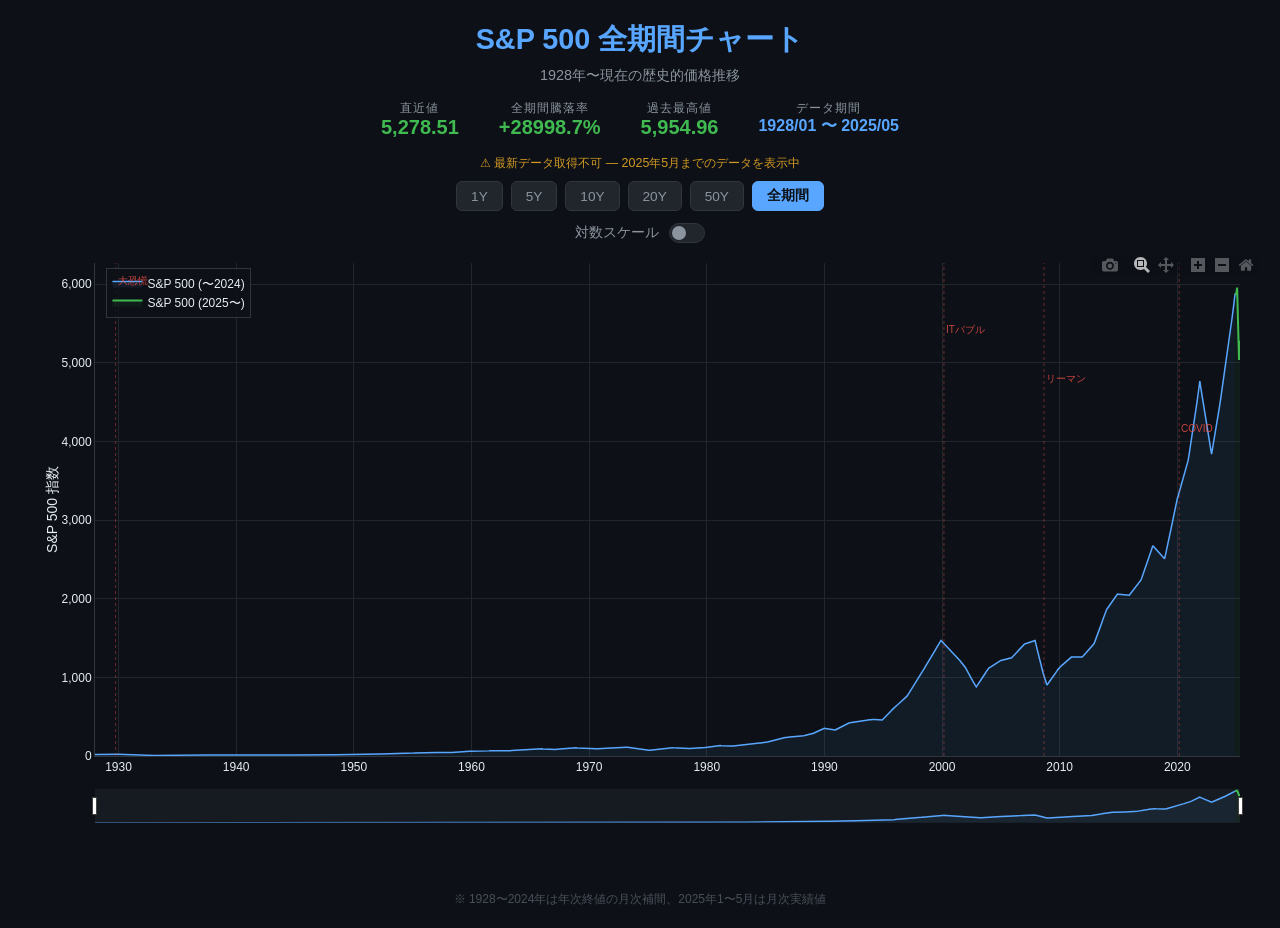
==== commit 6ff90dd3: "Extend data to 2025/05 + live fetch for 2025/06 onward - Embed monthly actuals for Jan-May 2025 - Tr" ====
--- a/sp500.html
+++ b/sp500.html
@@ -9,113 +9,60 @@
         * { margin: 0; padding: 0; box-sizing: border-box; }
         body {
             font-family: 'Segoe UI', Tahoma, sans-serif;
-            background: #0d1117;
-            color: #e6edf3;
-            min-height: 100vh;
-            padding: 20px;
-        }
-        h1 {
-            text-align: center;
-            font-size: 1.8rem;
-            margin-bottom: 6px;
-            color: #58a6ff;
-        }
-        .subtitle {
-            text-align: center;
-            color: #8b949e;
-            font-size: 0.9rem;
-            margin-bottom: 16px;
-        }
+            background: #0d1117; color: #e6edf3;
+            min-height: 100vh; padding: 20px;
+        }
+        h1 { text-align:center; font-size:1.8rem; margin-bottom:6px; color:#58a6ff; }
+        .subtitle { text-align:center; color:#8b949e; font-size:.9rem; margin-bottom:16px; }
         .stats {
-            display: flex;
-            justify-content: center;
-            gap: 40px;
-            margin-bottom: 16px;
-            flex-wrap: wrap;
-        }
-        .stat-item { text-align: center; }
-        .stat-label {
-            font-size: 0.72rem;
-            color: #8b949e;
-            text-transform: uppercase;
-            letter-spacing: 1px;
-        }
-        .stat-value { font-size: 1.25rem; font-weight: bold; color: #3fb950; }
-        .stat-value.blue { color: #58a6ff; font-size: 1rem; }
+            display:flex; justify-content:center; gap:40px;
+            margin-bottom:16px; flex-wrap:wrap;
+        }
+        .stat-item { text-align:center; }
+        .stat-label { font-size:.72rem; color:#8b949e; text-transform:uppercase; letter-spacing:1px; }
+        .stat-value { font-size:1.25rem; font-weight:bold; color:#3fb950; }
+        .stat-value.blue { color:#58a6ff; font-size:1rem; }
         .range-buttons {
-            display: flex;
-            justify-content: center;
-            gap: 8px;
-            margin-bottom: 12px;
-            flex-wrap: wrap;
+            display:flex; justify-content:center; gap:8px;
+            margin-bottom:12px; flex-wrap:wrap;
         }
         .range-btn {
-            background: #21262d;
-            border: 1px solid #30363d;
-            color: #8b949e;
-            padding: 5px 14px;
-            border-radius: 6px;
-            cursor: pointer;
-            font-size: 0.85rem;
-            transition: all 0.2s;
-        }
-        .range-btn:hover { background: #30363d; color: #e6edf3; }
+            background:#21262d; border:1px solid #30363d; color:#8b949e;
+            padding:5px 14px; border-radius:6px; cursor:pointer;
+            font-size:.85rem; transition:all .2s;
+        }
+        .range-btn:hover { background:#30363d; color:#e6edf3; }
         .range-btn.active {
-            background: #58a6ff;
-            border-color: #58a6ff;
-            color: #0d1117;
-            font-weight: bold;
-        }
-        #chart { width: 100%; height: 70vh; }
+            background:#58a6ff; border-color:#58a6ff;
+            color:#0d1117; font-weight:bold;
+        }
+        #chart { width:100%; height:70vh; }
         .log-toggle {
-            display: flex;
-            justify-content: center;
-            align-items: center;
-            gap: 10px;
-            margin-bottom: 10px;
-            font-size: 0.85rem;
-            color: #8b949e;
-        }
-        .toggle-switch {
-            position: relative;
-            width: 36px; height: 20px;
-        }
-        .toggle-switch input { opacity: 0; width: 0; height: 0; }
+            display:flex; justify-content:center; align-items:center;
+            gap:10px; margin-bottom:10px; font-size:.85rem; color:#8b949e;
+        }
+        .toggle-switch { position:relative; width:36px; height:20px; }
+        .toggle-switch input { opacity:0; width:0; height:0; }
         .slider {
-            position: absolute;
-            cursor: pointer;
-            inset: 0;
-            background: #21262d;
-            border-radius: 20px;
-            transition: 0.3s;
-            border: 1px solid #30363d;
+            position:absolute; cursor:pointer; inset:0;
+            background:#21262d; border-radius:20px;
+            transition:.3s; border:1px solid #30363d;
         }
         .slider::before {
-            content: "";
-            position: absolute;
-            width: 14px; height: 14px;
-            left: 2px; bottom: 2px;
-            background: #8b949e;
-            border-radius: 50%;
-            transition: 0.3s;
-        }
-        input:checked + .slider { background: #58a6ff; border-color: #58a6ff; }
-        input:checked + .slider::before { transform: translateX(16px); background: #0d1117; }
+            content:""; position:absolute;
+            width:14px; height:14px; left:2px; bottom:2px;
+            background:#8b949e; border-radius:50%; transition:.3s;
+        }
+        input:checked + .slider { background:#58a6ff; border-color:#58a6ff; }
+        input:checked + .slider::before { transform:translateX(16px); background:#0d1117; }
         #status-bar {
-            text-align: center;
-            font-size: 0.78rem;
-            margin-bottom: 8px;
-            min-height: 18px;
-        }
-        .status-loading { color: #8b949e; }
-        .status-ok { color: #3fb950; }
-        .status-warn { color: #d29922; }
-        .note {
-            text-align: center;
-            color: #484f58;
-            font-size: 0.75rem;
-            margin-top: 8px;
-        }
+            text-align:center; font-size:.78rem;
+            margin-bottom:8px; min-height:18px;
+        }
+        .s-loading { color:#8b949e; }
+        .s-ok  { color:#3fb950; }
+        .s-warn { color:#d29922; }
+        .note { text-align:center; color:#484f58; font-size:.75rem; margin-top:8px; }
     </style>
 </head>
 <body>
@@ -141,15 +88,15 @@
         </div>
     </div>
 
-    <div id="status-bar" class="status-loading">最新データを取得中...</div>
+    <div id="status-bar" class="s-loading">最新データを取得中...</div>
 
     <div class="range-buttons">
-        <button class="range-btn" onclick="setRange(1, this)">1Y</button>
-        <button class="range-btn" onclick="setRange(5, this)">5Y</button>
-        <button class="range-btn" onclick="setRange(10, this)">10Y</button>
-        <button class="range-btn" onclick="setRange(20, this)">20Y</button>
-        <button class="range-btn" onclick="setRange(50, this)">50Y</button>
-        <button class="range-btn active" onclick="setRange(null, this)">全期間</button>
+        <button class="range-btn" onclick="setRange(1,this)">1Y</button>
+        <button class="range-btn" onclick="setRange(5,this)">5Y</button>
+        <button class="range-btn" onclick="setRange(10,this)">10Y</button>
+        <button class="range-btn" onclick="setRange(20,this)">20Y</button>
+        <button class="range-btn" onclick="setRange(50,this)">50Y</button>
+        <button class="range-btn active" onclick="setRange(null,this)">全期間</button>
     </div>
 
     <div class="log-toggle">
@@ -161,94 +108,98 @@
     </div>
 
     <div id="chart"></div>
-    <p class="note" id="note">※ 1928〜2024年は年次終値の月次補間データ</p>
+    <p class="note" id="note">
+        ※ 1928〜2024年は年次終値の月次補間、2025年1〜5月は月次実績値
+    </p>
 
     <script>
-        // 埋め込み済み歴史データ（1928〜2024年）
-        const BASE_DATES  = ["1928-01-01", "1928-02-01", "1928-03-01", "1928-04-01", "1928-05-01", "1928-06-01", "1928-07-01", "1928-08-01", "1928-09-01", "1928-10-01", "1928-11-01", "1928-12-01", "1929-01-01", "1929-02-01", "1929-03-01", "1929-04-01", "1929-05-01", "1929-06-01", "1929-07-01", "1929-08-01", "1929-09-01", "1929-10-01", "1929-11-01", "1929-12-01", "1930-01-01", "1930-02-01", "1930-03-01", "1930-04-01", "1930-05-01", "1930-06-01", "1930-07-01", "1930-08-01", "1930-09-01", "1930-10-01", "1930-11-01", "1930-12-01", "1931-01-01", "1931-02-01", "1931-03-01", "1931-04-01", "1931-05-01", "1931-06-01", "1931-07-01", "1931-08-01", "1931-09-01", "1931-10-01", "1931-11-01", "1931-12-01", "1932-01-01", "1932-02-01", "1932-03-01", "1932-04-01", "1932-05-01", "1932-06-01", "1932-07-01", "1932-08-01", "1932-09-01", "1932-10-01", "1932-11-01", "1932-12-01", "1933-01-01", "1933-02-01", "1933-03-01", "1933-04-01", "1933-05-01", "1933-06-01", "1933-07-01", "1933-08-01", "1933-09-01", "1933-10-01", "1933-11-01", "1933-12-01", "1934-01-01", "1934-02-01", "1934-03-01", "1934-04-01", "1934-05-01", "1934-06-01", "1934-07-01", "1934-08-01", "1934-09-01", "1934-10-01", "1934-11-01", "1934-12-01", "1935-01-01", "1935-02-01", "1935-03-01", "1935-04-01", "1935-05-01", "1935-06-01", "1935-07-01", "1935-08-01", "1935-09-01", "1935-10-01", "1935-11-01", "1935-12-01", "1936-01-01", "1936-02-01", "1936-03-01", "1936-04-01", "1936-05-01", "1936-06-01", "1936-07-01", "1936-08-01", "1936-09-01", "1936-10-01", "1936-11-01", "1936-12-01", "1937-01-01", "1937-02-01", "1937-03-01", "1937-04-01", "1937-05-01", "1937-06-01", "1937-07-01", "1937-08-01", "1937-09-01", "1937-10-01", "1937-11-01", "1937-12-01", "1938-01-01", "1938-02-01", "1938-03-01", "1938-04-01", "1938-05-01", "1938-06-01", "1938-07-01", "1938-08-01", "1938-09-01", "1938-10-01", "1938-11-01", "1938-12-01", "1939-01-01", "1939-02-01", "1939-03-01", "1939-04-01", "1939-05-01", "1939-06-01", "1939-07-01", "1939-08-01", "1939-09-01", "1939-10-01", "1939-11-01", "1939-12-01", "1940-01-01", "1940-02-01", "1940-03-01", "1940-04-01", "1940-05-01", "1940-06-01", "1940-07-01", "1940-08-01", "1940-09-01", "1940-10-01", "1940-11-01", "1940-12-01", "1941-01-01", "1941-02-01", "1941-03-01", "1941-04-01", "1941-05-01", "1941-06-01", "1941-07-01", "1941-08-01", "1941-09-01", "1941-10-01", "1941-11-01", "1941-12-01", "1942-01-01", "1942-02-01", "1942-03-01", "1942-04-01", "1942-05-01", "1942-06-01", "1942-07-01", "1942-08-01", "1942-09-01", "1942-10-01", "1942-11-01", "1942-12-01", "1943-01-01", "1943-02-01", "1943-03-01", "1943-04-01", "1943-05-01", "1943-06-01", "1943-07-01", "1943-08-01", "1943-09-01", "1943-10-01", "1943-11-01", "1943-12-01", "1944-01-01", "1944-02-01", "1944-03-01", "1944-04-01", "1944-05-01", "1944-06-01", "1944-07-01", "1944-08-01", "1944-09-01", "1944-10-01", "1944-11-01", "1944-12-01", "1945-01-01", "1945-02-01", "1945-03-01", "1945-04-01", "1945-05-01", "1945-06-01", "1945-07-01", "1945-08-01", "1945-09-01", "1945-10-01", "1945-11-01", "1945-12-01", "1946-01-01", "1946-02-01", "1946-03-01", "1946-04-01", "1946-05-01", "1946-06-01", "1946-07-01", "1946-08-01", "1946-09-01", "1946-10-01", "1946-11-01", "1946-12-01", "1947-01-01", "1947-02-01", "1947-03-01", "1947-04-01", "1947-05-01", "1947-06-01", "1947-07-01", "1947-08-01", "1947-09-01", "1947-10-01", "1947-11-01", "1947-12-01", "1948-01-01", "1948-02-01", "1948-03-01", "1948-04-01", "1948-05-01", "1948-06-01", "1948-07-01", "1948-08-01", "1948-09-01", "1948-10-01", "1948-11-01", "1948-12-01", "1949-01-01", "1949-02-01", "1949-03-01", "1949-04-01", "1949-05-01", "1949-06-01", "1949-07-01", "1949-08-01", "1949-09-01", "1949-10-01", "1949-11-01", "1949-12-01", "1950-01-01", "1950-02-01", "1950-03-01", "1950-04-01", "1950-05-01", "1950-06-01", "1950-07-01", "1950-08-01", "1950-09-01", "1950-10-01", "1950-11-01", "1950-12-01", "1951-01-01", "1951-02-01", "1951-03-01", "1951-04-01", "1951-05-01", "1951-06-01", "1951-07-01", "1951-08-01", "1951-09-01", "1951-10-01", "1951-11-01", "1951-12-01", "1952-01-01", "1952-02-01", "1952-03-01", "1952-04-01", "1952-05-01", "1952-06-01", "1952-07-01", "1952-08-01", "1952-09-01", "1952-10-01", "1952-11-01", "1952-12-01", "1953-01-01", "1953-02-01", "1953-03-01", "1953-04-01", "1953-05-01", "1953-06-01", "1953-07-01", "1953-08-01", "1953-09-01", "1953-10-01", "1953-11-01", "1953-12-01", "1954-01-01", "1954-02-01", "1954-03-01", "1954-04-01", "1954-05-01", "1954-06-01", "1954-07-01", "1954-08-01", "1954-09-01", "1954-10-01", "1954-11-01", "1954-12-01", "1955-01-01", "1955-02-01", "1955-03-01", "1955-04-01", "1955-05-01", "1955-06-01", "1955-07-01", "1955-08-01", "1955-09-01", "1955-10-01", "1955-11-01", "1955-12-01", "1956-01-01", "1956-02-01", "1956-03-01", "1956-04-01", "1956-05-01", "1956-06-01", "1956-07-01", "1956-08-01", "1956-09-01", "1956-10-01", "1956-11-01", "1956-12-01", "1957-01-01", "1957-02-01", "1957-03-01", "1957-04-01", "1957-05-01", "1957-06-01", "1957-07-01", "1957-08-01", "1957-09-01", "1957-10-01", "1957-11-01", "1957-12-01", "1958-01-01", "1958-02-01", "1958-03-01", "1958-04-01", "1958-05-01", "1958-06-01", "1958-07-01", "1958-08-01", "1958-09-01", "1958-10-01", "1958-11-01", "1958-12-01", "1959-01-01", "1959-02-01", "1959-03-01", "1959-04-01", "1959-05-01", "1959-06-01", "1959-07-01", "1959-08-01", "1959-09-01", "1959-10-01", "1959-11-01", "1959-12-01", "1960-01-01", "1960-02-01", "1960-03-01", "1960-04-01", "1960-05-01", "1960-06-01", "1960-07-01", "1960-08-01", "1960-09-01", "1960-10-01", "1960-11-01", "1960-12-01", "1961-01-01", "1961-02-01", "1961-03-01", "1961-04-01", "1961-05-01", "1961-06-01", "1961-07-01", "1961-08-01", "1961-09-01", "1961-10-01", "1961-11-01", "1961-12-01", "1962-01-01", "1962-02-01", "1962-03-01", "1962-04-01", "1962-05-01", "1962-06-01", "1962-07-01", "1962-08-01", "1962-09-01", "1962-10-01", "1962-11-01", "1962-12-01", "1963-01-01", "1963-02-01", "1963-03-01", "1963-04-01", "1963-05-01", "1963-06-01", "1963-07-01", "1963-08-01", "1963-09-01", "1963-10-01", "1963-11-01", "1963-12-01", "1964-01-01", "1964-02-01", "1964-03-01", "1964-04-01", "1964-05-01", "1964-06-01", "1964-07-01", "1964-08-01", "1964-09-01", "1964-10-01", "1964-11-01", "1964-12-01", "1965-01-01", "1965-02-01", "1965-03-01", "1965-04-01", "1965-05-01", "1965-06-01", "1965-07-01", "1965-08-01", "1965-09-01", "1965-10-01", "1965-11-01", "1965-12-01", "1966-01-01", "1966-02-01", "1966-03-01", "1966-04-01", "1966-05-01", "1966-06-01", "1966-07-01", "1966-08-01", "1966-09-01", "1966-10-01", "1966-11-01", "1966-12-01", "1967-01-01", "1967-02-01", "1967-03-01", "1967-04-01", "1967-05-01", "1967-06-01", "1967-07-01", "1967-08-01", "1967-09-01", "1967-10-01", "1967-11-01", "1967-12-01", "1968-01-01", "1968-02-01", "1968-03-01", "1968-04-01", "1968-05-01", "1968-06-01", "1968-07-01", "1968-08-01", "1968-09-01", "1968-10-01", "1968-11-01", "1968-12-01", "1969-01-01", "1969-02-01", "1969-03-01", "1969-04-01", "1969-05-01", "1969-06-01", "1969-07-01", "1969-08-01", "1969-09-01", "1969-10-01", "1969-11-01", "1969-12-01", "1970-01-01", "1970-02-01", "1970-03-01", "1970-04-01", "1970-05-01", "1970-06-01", "1970-07-01", "1970-08-01", "1970-09-01", "1970-10-01", "1970-11-01", "1970-12-01", "1971-01-01", "1971-02-01", "1971-03-01", "1971-04-01", "1971-05-01", "1971-06-01", "1971-07-01", "1971-08-01", "1971-09-01", "1971-10-01", "1971-11-01", "1971-12-01", "1972-01-01", "1972-02-01", "1972-03-01", "1972-04-01", "1972-05-01", "1972-06-01", "1972-07-01", "1972-08-01", "1972-09-01", "1972-10-01", "1972-11-01", "1972-12-01", "1973-01-01", "1973-02-01", "1973-03-01", "1973-04-01", "1973-05-01", "1973-06-01", "1973-07-01", "1973-08-01", "1973-09-01", "1973-10-01", "1973-11-01", "1973-12-01", "1974-01-01", "1974-02-01", "1974-03-01", "1974-04-01", "1974-05-01", "1974-06-01", "1974-07-01", "1974-08-01", "1974-09-01", "1974-10-01", "1974-11-01", "1974-12-01", "1975-01-01", "1975-02-01", "1975-03-01", "1975-04-01", "1975-05-01", "1975-06-01", "1975-07-01", "1975-08-01", "1975-09-01", "1975-10-01", "1975-11-01", "1975-12-01", "1976-01-01", "1976-02-01", "1976-03-01", "1976-04-01", "1976-05-01", "1976-06-01", "1976-07-01", "1976-08-01", "1976-09-01", "1976-10-01", "1976-11-01", "1976-12-01", "1977-01-01", "1977-02-01", "1977-03-01", "1977-04-01", "1977-05-01", "1977-06-01", "1977-07-01", "1977-08-01", "1977-09-01", "1977-10-01", "1977-11-01", "1977-12-01", "1978-01-01", "1978-02-01", "1978-03-01", "1978-04-01", "1978-05-01", "1978-06-01", "1978-07-01", "1978-08-01", "1978-09-01", "1978-10-01", "1978-11-01", "1978-12-01", "1979-01-01", "1979-02-01", "1979-03-01", "1979-04-01", "1979-05-01", "1979-06-01", "1979-07-01", "1979-08-01", "1979-09-01", "1979-10-01", "1979-11-01", "1979-12-01", "1980-01-01", "1980-02-01", "1980-03-01", "1980-04-01", "1980-05-01", "1980-06-01", "1980-07-01", "1980-08-01", "1980-09-01", "1980-10-01", "1980-11-01", "1980-12-01", "1981-01-01", "1981-02-01", "1981-03-01", "1981-04-01", "1981-05-01", "1981-06-01", "1981-07-01", "1981-08-01", "1981-09-01", "1981-10-01", "1981-11-01", "1981-12-01", "1982-01-01", "1982-02-01", "1982-03-01", "1982-04-01", "1982-05-01", "1982-06-01", "1982-07-01", "1982-08-01", "1982-09-01", "1982-10-01", "1982-11-01", "1982-12-01", "1983-01-01", "1983-02-01", "1983-03-01", "1983-04-01", "1983-05-01", "1983-06-01", "1983-07-01", "1983-08-01", "1983-09-01", "1983-10-01", "1983-11-01", "1983-12-01", "1984-01-01", "1984-02-01", "1984-03-01", "1984-04-01", "1984-05-01", "1984-06-01", "1984-07-01", "1984-08-01", "1984-09-01", "1984-10-01", "1984-11-01", "1984-12-01", "1985-01-01", "1985-02-01", "1985-03-01", "1985-04-01", "1985-05-01", "1985-06-01", "1985-07-01", "1985-08-01", "1985-09-01", "1985-10-01", "1985-11-01", "1985-12-01", "1986-01-01", "1986-02-01", "1986-03-01", "1986-04-01", "1986-05-01", "1986-06-01", "1986-07-01", "1986-08-01", "1986-09-01", "1986-10-01", "1986-11-01", "1986-12-01", "1987-01-01", "1987-02-01", "1987-03-01", "1987-04-01", "1987-05-01", "1987-06-01", "1987-07-01", "1987-08-01", "1987-09-01", "1987-10-01", "1987-11-01", "1987-12-01", "1988-01-01", "1988-02-01", "1988-03-01", "1988-04-01", "1988-05-01", "1988-06-01", "1988-07-01", "1988-08-01", "1988-09-01", "1988-10-01", "1988-11-01", "1988-12-01", "1989-01-01", "1989-02-01", "1989-03-01", "1989-04-01", "1989-05-01", "1989-06-01", "1989-07-01", "1989-08-01", "1989-09-01", "1989-10-01", "1989-11-01", "1989-12-01", "1990-01-01", "1990-02-01", "1990-03-01", "1990-04-01", "1990-05-01", "1990-06-01", "1990-07-01", "1990-08-01", "1990-09-01", "1990-10-01", "1990-11-01", "1990-12-01", "1991-01-01", "1991-02-01", "1991-03-01", "1991-04-01", "1991-05-01", "1991-06-01", "1991-07-01", "1991-08-01", "1991-09-01", "1991-10-01", "1991-11-01", "1991-12-01", "1992-01-01", "1992-02-01", "1992-03-01", "1992-04-01", "1992-05-01", "1992-06-01", "1992-07-01", "1992-08-01", "1992-09-01", "1992-10-01", "1992-11-01", "1992-12-01", "1993-01-01", "1993-02-01", "1993-03-01", "1993-04-01", "1993-05-01", "1993-06-01", "1993-07-01", "1993-08-01", "1993-09-01", "1993-10-01", "1993-11-01", "1993-12-01", "1994-01-01", "1994-02-01", "1994-03-01", "1994-04-01", "1994-05-01", "1994-06-01", "1994-07-01", "1994-08-01", "1994-09-01", "1994-10-01", "1994-11-01", "1994-12-01", "1995-01-01", "1995-02-01", "1995-03-01", "1995-04-01", "1995-05-01", "1995-06-01", "1995-07-01", "1995-08-01", "1995-09-01", "1995-10-01", "1995-11-01", "1995-12-01", "1996-01-01", "1996-02-01", "1996-03-01", "1996-04-01", "1996-05-01", "1996-06-01", "1996-07-01", "1996-08-01", "1996-09-01", "1996-10-01", "1996-11-01", "1996-12-01", "1997-01-01", "1997-02-01", "1997-03-01", "1997-04-01", "1997-05-01", "1997-06-01", "1997-07-01", "1997-08-01", "1997-09-01", "1997-10-01", "1997-11-01", "1997-12-01", "1998-01-01", "1998-02-01", "1998-03-01", "1998-04-01", "1998-05-01", "1998-06-01", "1998-07-01", "1998-08-01", "1998-09-01", "1998-10-01", "1998-11-01", "1998-12-01", "1999-01-01", "1999-02-01", "1999-03-01", "1999-04-01", "1999-05-01", "1999-06-01", "1999-07-01", "1999-08-01", "1999-09-01", "1999-10-01", "1999-11-01", "1999-12-01", "2000-01-01", "2000-02-01", "2000-03-01", "2000-04-01", "2000-05-01", "2000-06-01", "2000-07-01", "2000-08-01", "2000-09-01", "2000-10-01", "2000-11-01", "2000-12-01", "2001-01-01", "2001-02-01", "2001-03-01", "2001-04-01", "2001-05-01", "2001-06-01", "2001-07-01", "2001-08-01", "2001-09-01", "2001-10-01", "2001-11-01", "2001-12-01", "2002-01-01", "2002-02-01", "2002-03-01", "2002-04-01", "2002-05-01", "2002-06-01", "2002-07-01", "2002-08-01", "2002-09-01", "2002-10-01", "2002-11-01", "2002-12-01", "2003-01-01", "2003-02-01", "2003-03-01", "2003-04-01", "2003-05-01", "2003-06-01", "2003-07-01", "2003-08-01", "2003-09-01", "2003-10-01", "2003-11-01", "2003-12-01", "2004-01-01", "2004-02-01", "2004-03-01", "2004-04-01", "2004-05-01", "2004-06-01", "2004-07-01", "2004-08-01", "2004-09-01", "2004-10-01", "2004-11-01", "2004-12-01", "2005-01-01", "2005-02-01", "2005-03-01", "2005-04-01", "2005-05-01", "2005-06-01", "2005-07-01", "2005-08-01", "2005-09-01", "2005-10-01", "2005-11-01", "2005-12-01", "2006-01-01", "2006-02-01", "2006-03-01", "2006-04-01", "2006-05-01", "2006-06-01", "2006-07-01", "2006-08-01", "2006-09-01", "2006-10-01", "2006-11-01", "2006-12-01", "2007-01-01", "2007-02-01", "2007-03-01", "2007-04-01", "2007-05-01", "2007-06-01", "2007-07-01", "2007-08-01", "2007-09-01", "2007-10-01", "2007-11-01", "2007-12-01", "2008-01-01", "2008-02-01", "2008-03-01", "2008-04-01", "2008-05-01", "2008-06-01", "2008-07-01", "2008-08-01", "2008-09-01", "2008-10-01", "2008-11-01", "2008-12-01", "2009-01-01", "2009-02-01", "2009-03-01", "2009-04-01", "2009-05-01", "2009-06-01", "2009-07-01", "2009-08-01", "2009-09-01", "2009-10-01", "2009-11-01", "2009-12-01", "2010-01-01", "2010-02-01", "2010-03-01", "2010-04-01", "2010-05-01", "2010-06-01", "2010-07-01", "2010-08-01", "2010-09-01", "2010-10-01", "2010-11-01", "2010-12-01", "2011-01-01", "2011-02-01", "2011-03-01", "2011-04-01", "2011-05-01", "2011-06-01", "2011-07-01", "2011-08-01", "2011-09-01", "2011-10-01", "2011-11-01", "2011-12-01", "2012-01-01", "2012-02-01", "2012-03-01", "2012-04-01", "2012-05-01", "2012-06-01", "2012-07-01", "2012-08-01", "2012-09-01", "2012-10-01", "2012-11-01", "2012-12-01", "2013-01-01", "2013-02-01", "2013-03-01", "2013-04-01", "2013-05-01", "2013-06-01", "2013-07-01", "2013-08-01", "2013-09-01", "2013-10-01", "2013-11-01", "2013-12-01", "2014-01-01", "2014-02-01", "2014-03-01", "2014-04-01", "2014-05-01", "2014-06-01", "2014-07-01", "2014-08-01", "2014-09-01", "2014-10-01", "2014-11-01", "2014-12-01", "2015-01-01", "2015-02-01", "2015-03-01", "2015-04-01", "2015-05-01", "2015-06-01", "2015-07-01", "2015-08-01", "2015-09-01", "2015-10-01", "2015-11-01", "2015-12-01", "2016-01-01", "2016-02-01", "2016-03-01", "2016-04-01", "2016-05-01", "2016-06-01", "2016-07-01", "2016-08-01", "2016-09-01", "2016-10-01", "2016-11-01", "2016-12-01", "2017-01-01", "2017-02-01", "2017-03-01", "2017-04-01", "2017-05-01", "2017-06-01", "2017-07-01", "2017-08-01", "2017-09-01", "2017-10-01", "2017-11-01", "2017-12-01", "2018-01-01", "2018-02-01", "2018-03-01", "2018-04-01", "2018-05-01", "2018-06-01", "2018-07-01", "2018-08-01", "2018-09-01", "2018-10-01", "2018-11-01", "2018-12-01", "2019-01-01", "2019-02-01", "2019-03-01", "2019-04-01", "2019-05-01", "2019-06-01", "2019-07-01", "2019-08-01", "2019-09-01", "2019-10-01", "2019-11-01", "2019-12-01", "2020-01-01", "2020-02-01", "2020-03-01", "2020-04-01", "2020-05-01", "2020-06-01", "2020-07-01", "2020-08-01", "2020-09-01", "2020-10-01", "2020-11-01", "2020-12-01", "2021-01-01", "2021-02-01", "2021-03-01", "2021-04-01", "2021-05-01", "2021-06-01", "2021-07-01", "2021-08-01", "2021-09-01", "2021-10-01", "2021-11-01", "2021-12-01", "2022-01-01", "2022-02-01", "2022-03-01", "2022-04-01", "2022-05-01", "2022-06-01", "2022-07-01", "2022-08-01", "2022-09-01", "2022-10-01", "2022-11-01", "2022-12-01", "2023-01-01", "2023-02-01", "2023-03-01", "2023-04-01", "2023-05-01", "2023-06-01", "2023-07-01", "2023-08-01", "2023-09-01", "2023-10-01", "2023-11-01", "2023-12-01", "2024-01-01", "2024-02-01", "2024-03-01", "2024-04-01", "2024-05-01", "2024-06-01", "2024-07-01", "2024-08-01", "2024-09-01", "2024-10-01", "2024-11-01", "2024-12-01"];
-        const BASE_PRICES = [18.14, 18.63, 19.14, 19.66, 20.19, 20.74, 21.3, 21.88, 22.47, 23.08, 23.71, 24.35, 24.09, 23.84, 23.59, 23.34, 23.1, 22.85, 22.61, 22.38, 22.14, 21.91, 21.68, 21.45, 20.86, 20.28, 19.73, 19.18, 18.65, 18.14, 17.64, 17.15, 16.68, 16.22, 15.77, 15.34, 14.55, 13.8, 13.08, 12.41, 11.77, 11.16, 10.58, 10.04, 9.52, 9.03, 8.56, 8.12, 8.01, 7.9, 7.79, 7.69, 7.58, 7.48, 7.38, 7.28, 7.18, 7.08, 6.98, 6.89, 7.11, 7.34, 7.58, 7.83, 8.08, 8.34, 8.61, 8.89, 9.18, 9.48, 9.78, 10.1, 10.08, 10.06, 10.03, 10.01, 9.99, 9.97, 9.95, 9.93, 9.9, 9.88, 9.86, 9.84, 10.1, 10.36, 10.64, 10.91, 11.2, 11.5, 11.8, 12.11, 12.43, 12.75, 13.09, 13.43, 13.71, 13.99, 14.28, 14.58, 14.88, 15.19, 15.5, 15.83, 16.15, 16.49, 16.83, 17.18, 16.5, 15.84, 15.21, 14.6, 14.02, 13.46, 12.93, 12.41, 11.92, 11.44, 10.99, 10.55, 10.74, 10.94, 11.14, 11.35, 11.55, 11.77, 11.98, 12.2, 12.42, 12.65, 12.88, 13.12, 13.03, 12.94, 12.85, 12.76, 12.67, 12.58, 12.49, 12.4, 12.32, 12.23, 12.14, 12.06, 11.93, 11.8, 11.67, 11.54, 11.42, 11.3, 11.17, 11.05, 10.93, 10.81, 10.7, 10.58, 10.41, 10.24, 10.07, 9.91, 9.75, 9.59, 9.43, 9.28, 9.13, 8.98, 8.83, 8.69, 8.78, 8.86, 8.95, 9.04, 9.12, 9.21, 9.3, 9.4, 9.49, 9.58, 9.68, 9.77, 9.92, 10.06, 10.21, 10.37, 10.52, 10.68, 10.84, 11.0, 11.16, 11.33, 11.5, 11.67, 11.8, 11.92, 12.05, 12.18, 12.32, 12.45, 12.58, 12.72, 12.86, 13.0, 13.14, 13.28, 13.58, 13.89, 14.2, 14.52, 14.85, 15.18, 15.53, 15.88, 16.24, 16.6, 16.98, 17.36, 17.18, 17.0, 16.82, 16.64, 16.47, 16.3, 16.13, 15.96, 15.79, 15.63, 15.46, 15.3, 15.29, 15.28, 15.27, 15.26, 15.25, 15.23, 15.22, 15.21, 15.2, 15.19, 15.18, 15.17, 15.17, 15.17, 15.18, 15.18, 15.18, 15.18, 15.19, 15.19, 15.19, 15.19, 15.2, 15.2, 15.32, 15.43, 15.55, 15.67, 15.79, 15.91, 16.04, 16.16, 16.28, 16.41, 16.53, 16.66, 16.94, 17.23, 17.53, 17.83, 18.13, 18.44, 18.75, 19.07, 19.4, 19.73, 20.07, 20.41, 20.67, 20.94, 21.2, 21.47, 21.75, 22.03, 22.31, 22.59, 22.88, 23.17, 23.47, 23.77, 23.99, 24.22, 24.44, 24.67, 24.9, 25.13, 25.37, 25.6, 25.84, 26.08, 26.32, 26.57, 26.42, 26.27, 26.12, 25.97, 25.82, 25.67, 25.53, 25.38, 25.24, 25.1, 24.95, 24.81, 25.59, 26.4, 27.23, 28.08, 28.97, 29.88, 30.82, 31.79, 32.79, 33.82, 34.88, 35.98, 36.69, 37.41, 38.15, 38.9, 39.67, 40.45, 41.25, 42.06, 42.89, 43.74, 44.6, 45.48, 45.58, 45.68, 45.77, 45.87, 45.97, 46.07, 46.17, 46.27, 46.37, 46.47, 46.57, 46.67, 46.07, 45.48, 44.9, 44.33, 43.76, 43.2, 42.65, 42.1, 41.56, 41.03, 40.51, 39.99, 41.08, 42.2, 43.35, 44.53, 45.74, 46.99, 48.27, 49.58, 50.93, 52.32, 53.75, 55.21, 55.59, 55.96, 56.34, 56.73, 57.11, 57.5, 57.89, 58.29, 58.68, 59.08, 59.49, 59.89, 59.74, 59.59, 59.44, 59.29, 59.14, 58.99, 58.85, 58.7, 58.55, 58.4, 58.26, 58.11, 59.13, 60.16, 61.21, 62.28, 63.37, 64.48, 65.61, 66.76, 67.92, 69.11, 70.32, 71.55, 70.8, 70.07, 69.34, 68.61, 67.9, 67.19, 66.49, 65.8, 65.11, 64.44, 63.76, 63.1, 64.02, 64.95, 65.89, 66.85, 67.82, 68.8, 69.8, 70.82, 71.84, 72.89, 73.95, 75.02, 75.79, 76.56, 77.34, 78.13, 78.93, 79.74, 80.55, 81.37, 82.21, 83.04, 83.89, 84.75, 85.36, 85.98, 86.61, 87.24, 87.87, 88.51, 89.15, 89.8, 90.45, 91.1, 91.76, 92.43, 91.36, 90.29, 89.24, 88.21, 87.18, 86.17, 85.17, 84.18, 83.2, 82.23, 81.27, 80.33, 81.57, 82.82, 84.09, 85.39, 86.7, 88.03, 89.38, 90.76, 92.15, 93.57, 95.01, 96.47, 97.07, 97.66, 98.27, 98.87, 99.48, 100.1, 100.71, 101.34, 101.96, 102.59, 103.22, 103.86, 102.82, 101.79, 100.78, 99.77, 98.77, 97.78, 96.8, 95.84, 94.88, 93.93, 92.99, 92.06, 92.07, 92.07, 92.08, 92.09, 92.1, 92.1, 92.11, 92.12, 92.13, 92.13, 92.14, 92.15, 92.94, 93.74, 94.54, 95.35, 96.17, 96.99, 97.82, 98.66, 99.51, 100.36, 101.22, 102.09, 103.33, 104.59, 105.87, 107.15, 108.46, 109.78, 111.12, 112.47, 113.84, 115.23, 116.63, 118.05, 116.19, 114.36, 112.55, 110.78, 109.03, 107.31, 105.62, 103.95, 102.31, 100.7, 99.11, 97.55, 94.72, 91.98, 89.32, 86.73, 84.22, 81.78, 79.41, 77.11, 74.88, 72.71, 70.6, 68.56, 70.14, 71.77, 73.42, 75.12, 76.86, 78.63, 80.45, 82.31, 84.21, 86.16, 88.15, 90.19, 91.52, 92.86, 94.23, 95.61, 97.02, 98.45, 99.89, 101.36, 102.85, 104.37, 105.9, 107.46, 106.37, 105.29, 104.23, 103.17, 102.13, 101.09, 100.07, 99.05, 98.05, 97.06, 96.07, 95.1, 95.18, 95.27, 95.35, 95.44, 95.52, 95.6, 95.69, 95.77, 95.86, 95.94, 96.03, 96.11, 97.04, 97.99, 98.94, 99.9, 100.87, 101.85, 102.84, 103.84, 104.85, 105.87, 106.9, 107.94, 110.02, 112.15, 114.31, 116.51, 118.76, 121.05, 123.39, 125.77, 128.2, 130.67, 133.19, 135.76, 134.61, 133.46, 132.33, 131.21, 130.09, 128.99, 127.89, 126.8, 125.73, 124.66, 123.6, 122.55, 123.96, 125.39, 126.84, 128.31, 129.79, 131.28, 132.8, 134.33, 135.88, 137.45, 139.04, 140.64, 142.52, 144.42, 146.35, 148.31, 150.29, 152.3, 154.34, 156.4, 158.49, 160.61, 162.75, 164.93, 165.12, 165.31, 165.5, 165.7, 165.89, 166.08, 166.27, 166.47, 166.66, 166.85, 167.05, 167.24, 170.53, 173.88, 177.3, 180.79, 184.35, 187.97, 191.67, 195.44, 199.29, 203.21, 207.2, 211.28, 213.7, 216.14, 218.61, 221.11, 223.64, 226.2, 228.79, 231.4, 234.05, 236.72, 239.43, 242.17, 242.58, 242.98, 243.39, 243.8, 244.2, 244.61, 245.02, 245.43, 245.84, 246.25, 246.67, 247.08, 249.5, 251.94, 254.41, 256.9, 259.41, 261.95, 264.52, 267.11, 269.72, 272.36, 275.03, 277.72, 283.35, 289.1, 294.97, 300.95, 307.05, 313.28, 319.64, 326.12, 332.74, 339.49, 346.37, 353.4, 351.41, 349.43, 347.46, 345.5, 343.55, 341.61, 339.69, 337.77, 335.87, 333.97, 332.09, 330.22, 336.71, 343.33, 350.07, 356.95, 363.97, 371.12, 378.42, 385.85, 393.44, 401.17, 409.05, 417.09, 418.61, 420.14, 421.67, 423.21, 424.75, 426.3, 427.85, 429.41, 430.98, 432.55, 434.13, 435.71, 438.19, 440.69, 443.2, 445.72, 448.26, 450.82, 453.39, 455.97, 458.57, 461.18, 463.81, 466.45, 465.85, 465.25, 464.64, 464.04, 463.44, 462.85, 462.25, 461.65, 461.05, 460.46, 459.86, 459.27, 470.64, 482.29, 494.24, 506.47, 519.01, 531.86, 545.03, 558.53, 572.36, 586.53, 601.05, 615.93, 625.47, 635.17, 645.01, 655.0, 665.15, 675.46, 685.92, 696.55, 707.35, 718.31, 729.44, 740.74, 757.6, 774.85, 792.48, 810.52, 828.97, 847.84, 867.14, 886.88, 907.07, 927.71, 948.83, 970.43, 989.74, 1009.43, 1029.51, 1049.99, 1070.89, 1092.19, 1113.92, 1136.08, 1158.69, 1181.74, 1205.25, 1229.23, 1247.64, 1266.32, 1285.28, 1304.53, 1324.06, 1343.89, 1364.02, 1384.44, 1405.17, 1426.22, 1447.57, 1469.25, 1456.22, 1443.3, 1430.5, 1417.81, 1405.24, 1392.77, 1380.42, 1368.18, 1356.04, 1344.02, 1332.09, 1320.28, 1304.99, 1289.88, 1274.95, 1260.19, 1245.6, 1231.17, 1216.92, 1202.83, 1188.9, 1175.14, 1161.53, 1148.08, 1122.9, 1098.27, 1074.18, 1050.62, 1027.58, 1005.04, 983.0, 961.44, 940.35, 919.72, 899.55, 879.82, 897.15, 914.83, 932.85, 951.23, 969.97, 989.09, 1008.57, 1028.44, 1048.71, 1069.37, 1090.44, 1111.92, 1119.93, 1127.99, 1136.12, 1144.3, 1152.54, 1160.84, 1169.2, 1177.63, 1186.11, 1194.65, 1203.25, 1211.92, 1214.91, 1217.91, 1220.91, 1223.92, 1226.94, 1229.97, 1233.01, 1236.05, 1239.1, 1242.15, 1245.22, 1248.29, 1261.64, 1275.14, 1288.78, 1302.57, 1316.5, 1330.58, 1344.82, 1359.2, 1373.74, 1388.44, 1403.29, 1418.3, 1422.41, 1426.52, 1430.65, 1434.79, 1438.95, 1443.11, 1447.29, 1451.48, 1455.68, 1459.9, 1464.12, 1468.36, 1410.09, 1354.13, 1300.4, 1248.79, 1199.24, 1151.65, 1105.95, 1062.06, 1019.92, 979.44, 940.57, 903.25, 919.25, 935.53, 952.1, 968.97, 986.13, 1003.6, 1021.38, 1039.47, 1057.88, 1076.62, 1095.69, 1115.1, 1126.33, 1137.68, 1149.14, 1160.72, 1172.42, 1184.23, 1196.16, 1208.21, 1220.38, 1232.68, 1245.1, 1257.64, 1257.64, 1257.63, 1257.63, 1257.63, 1257.62, 1257.62, 1257.62, 1257.61, 1257.61, 1257.61, 1257.6, 1257.6, 1270.85, 1284.25, 1297.78, 1311.46, 1325.28, 1339.24, 1353.36, 1367.62, 1382.03, 1396.6, 1411.32, 1426.19, 1457.34, 1489.17, 1521.7, 1554.94, 1588.9, 1623.61, 1659.08, 1695.31, 1732.34, 1770.18, 1808.85, 1848.36, 1865.05, 1881.89, 1898.89, 1916.03, 1933.33, 1950.79, 1968.41, 1986.18, 2004.12, 2022.21, 2040.47, 2058.9, 2057.65, 2056.4, 2055.15, 2053.9, 2052.65, 2051.41, 2050.16, 2048.91, 2047.67, 2046.43, 2045.18, 2043.94, 2059.51, 2075.2, 2091.01, 2106.94, 2122.99, 2139.17, 2155.46, 2171.88, 2188.43, 2205.1, 2221.9, 2238.83, 2272.19, 2306.04, 2340.4, 2375.27, 2410.66, 2446.58, 2483.03, 2520.03, 2557.58, 2595.68, 2634.36, 2673.61, 2659.3, 2645.07, 2630.91, 2616.83, 2602.82, 2588.89, 2575.03, 2561.25, 2547.54, 2533.9, 2520.34, 2506.85, 2560.41, 2615.12, 2671.0, 2728.06, 2786.35, 2845.89, 2906.69, 2968.8, 3032.23, 3097.02, 3163.19, 3230.78, 3271.6, 3312.93, 3354.78, 3397.16, 3440.08, 3483.54, 3527.55, 3572.11, 3617.24, 3662.94, 3709.21, 3756.07, 3831.36, 3908.17, 3986.51, 4066.42, 4147.94, 4231.09, 4315.9, 4402.42, 4490.67, 4580.69, 4672.52, 4766.18, 4681.08, 4597.49, 4515.4, 4434.78, 4355.59, 4277.82, 4201.44, 4126.42, 4052.74, 3980.37, 3909.3, 3839.5, 3909.55, 3980.88, 4053.51, 4127.47, 4202.78, 4279.46, 4357.54, 4437.04, 4518.0, 4600.43, 4684.36, 4769.83, 4853.84, 4939.34, 5026.34, 5114.87, 5204.96, 5296.64, 5389.93, 5484.87, 5581.48, 5679.79, 5779.83, 5881.63];
+        // ── 埋め込みデータ ──────────────────────────────────────
+        // 1928〜2024: 年次終値を月次補間
+        // 2025/01〜05: 月次実績値
+        const BASE_DATES  = ["1928-01-01", "1928-02-01", "1928-03-01", "1928-04-01", "1928-05-01", "1928-06-01", "1928-07-01", "1928-08-01", "1928-09-01", "1928-10-01", "1928-11-01", "1928-12-01", "1929-01-01", "1929-02-01", "1929-03-01", "1929-04-01", "1929-05-01", "1929-06-01", "1929-07-01", "1929-08-01", "1929-09-01", "1929-10-01", "1929-11-01", "1929-12-01", "1930-01-01", "1930-02-01", "1930-03-01", "1930-04-01", "1930-05-01", "1930-06-01", "1930-07-01", "1930-08-01", "1930-09-01", "1930-10-01", "1930-11-01", "1930-12-01", "1931-01-01", "1931-02-01", "1931-03-01", "1931-04-01", "1931-05-01", "1931-06-01", "1931-07-01", "1931-08-01", "1931-09-01", "1931-10-01", "1931-11-01", "1931-12-01", "1932-01-01", "1932-02-01", "1932-03-01", "1932-04-01", "1932-05-01", "1932-06-01", "1932-07-01", "1932-08-01", "1932-09-01", "1932-10-01", "1932-11-01", "1932-12-01", "1933-01-01", "1933-02-01", "1933-03-01", "1933-04-01", "1933-05-01", "1933-06-01", "1933-07-01", "1933-08-01", "1933-09-01", "1933-10-01", "1933-11-01", "1933-12-01", "1934-01-01", "1934-02-01", "1934-03-01", "1934-04-01", "1934-05-01", "1934-06-01", "1934-07-01", "1934-08-01", "1934-09-01", "1934-10-01", "1934-11-01", "1934-12-01", "1935-01-01", "1935-02-01", "1935-03-01", "1935-04-01", "1935-05-01", "1935-06-01", "1935-07-01", "1935-08-01", "1935-09-01", "1935-10-01", "1935-11-01", "1935-12-01", "1936-01-01", "1936-02-01", "1936-03-01", "1936-04-01", "1936-05-01", "1936-06-01", "1936-07-01", "1936-08-01", "1936-09-01", "1936-10-01", "1936-11-01", "1936-12-01", "1937-01-01", "1937-02-01", "1937-03-01", "1937-04-01", "1937-05-01", "1937-06-01", "1937-07-01", "1937-08-01", "1937-09-01", "1937-10-01", "1937-11-01", "1937-12-01", "1938-01-01", "1938-02-01", "1938-03-01", "1938-04-01", "1938-05-01", "1938-06-01", "1938-07-01", "1938-08-01", "1938-09-01", "1938-10-01", "1938-11-01", "1938-12-01", "1939-01-01", "1939-02-01", "1939-03-01", "1939-04-01", "1939-05-01", "1939-06-01", "1939-07-01", "1939-08-01", "1939-09-01", "1939-10-01", "1939-11-01", "1939-12-01", "1940-01-01", "1940-02-01", "1940-03-01", "1940-04-01", "1940-05-01", "1940-06-01", "1940-07-01", "1940-08-01", "1940-09-01", "1940-10-01", "1940-11-01", "1940-12-01", "1941-01-01", "1941-02-01", "1941-03-01", "1941-04-01", "1941-05-01", "1941-06-01", "1941-07-01", "1941-08-01", "1941-09-01", "1941-10-01", "1941-11-01", "1941-12-01", "1942-01-01", "1942-02-01", "1942-03-01", "1942-04-01", "1942-05-01", "1942-06-01", "1942-07-01", "1942-08-01", "1942-09-01", "1942-10-01", "1942-11-01", "1942-12-01", "1943-01-01", "1943-02-01", "1943-03-01", "1943-04-01", "1943-05-01", "1943-06-01", "1943-07-01", "1943-08-01", "1943-09-01", "1943-10-01", "1943-11-01", "1943-12-01", "1944-01-01", "1944-02-01", "1944-03-01", "1944-04-01", "1944-05-01", "1944-06-01", "1944-07-01", "1944-08-01", "1944-09-01", "1944-10-01", "1944-11-01", "1944-12-01", "1945-01-01", "1945-02-01", "1945-03-01", "1945-04-01", "1945-05-01", "1945-06-01", "1945-07-01", "1945-08-01", "1945-09-01", "1945-10-01", "1945-11-01", "1945-12-01", "1946-01-01", "1946-02-01", "1946-03-01", "1946-04-01", "1946-05-01", "1946-06-01", "1946-07-01", "1946-08-01", "1946-09-01", "1946-10-01", "1946-11-01", "1946-12-01", "1947-01-01", "1947-02-01", "1947-03-01", "1947-04-01", "1947-05-01", "1947-06-01", "1947-07-01", "1947-08-01", "1947-09-01", "1947-10-01", "1947-11-01", "1947-12-01", "1948-01-01", "1948-02-01", "1948-03-01", "1948-04-01", "1948-05-01", "1948-06-01", "1948-07-01", "1948-08-01", "1948-09-01", "1948-10-01", "1948-11-01", "1948-12-01", "1949-01-01", "1949-02-01", "1949-03-01", "1949-04-01", "1949-05-01", "1949-06-01", "1949-07-01", "1949-08-01", "1949-09-01", "1949-10-01", "1949-11-01", "1949-12-01", "1950-01-01", "1950-02-01", "1950-03-01", "1950-04-01", "1950-05-01", "1950-06-01", "1950-07-01", "1950-08-01", "1950-09-01", "1950-10-01", "1950-11-01", "1950-12-01", "1951-01-01", "1951-02-01", "1951-03-01", "1951-04-01", "1951-05-01", "1951-06-01", "1951-07-01", "1951-08-01", "1951-09-01", "1951-10-01", "1951-11-01", "1951-12-01", "1952-01-01", "1952-02-01", "1952-03-01", "1952-04-01", "1952-05-01", "1952-06-01", "1952-07-01", "1952-08-01", "1952-09-01", "1952-10-01", "1952-11-01", "1952-12-01", "1953-01-01", "1953-02-01", "1953-03-01", "1953-04-01", "1953-05-01", "1953-06-01", "1953-07-01", "1953-08-01", "1953-09-01", "1953-10-01", "1953-11-01", "1953-12-01", "1954-01-01", "1954-02-01", "1954-03-01", "1954-04-01", "1954-05-01", "1954-06-01", "1954-07-01", "1954-08-01", "1954-09-01", "1954-10-01", "1954-11-01", "1954-12-01", "1955-01-01", "1955-02-01", "1955-03-01", "1955-04-01", "1955-05-01", "1955-06-01", "1955-07-01", "1955-08-01", "1955-09-01", "1955-10-01", "1955-11-01", "1955-12-01", "1956-01-01", "1956-02-01", "1956-03-01", "1956-04-01", "1956-05-01", "1956-06-01", "1956-07-01", "1956-08-01", "1956-09-01", "1956-10-01", "1956-11-01", "1956-12-01", "1957-01-01", "1957-02-01", "1957-03-01", "1957-04-01", "1957-05-01", "1957-06-01", "1957-07-01", "1957-08-01", "1957-09-01", "1957-10-01", "1957-11-01", "1957-12-01", "1958-01-01", "1958-02-01", "1958-03-01", "1958-04-01", "1958-05-01", "1958-06-01", "1958-07-01", "1958-08-01", "1958-09-01", "1958-10-01", "1958-11-01", "1958-12-01", "1959-01-01", "1959-02-01", "1959-03-01", "1959-04-01", "1959-05-01", "1959-06-01", "1959-07-01", "1959-08-01", "1959-09-01", "1959-10-01", "1959-11-01", "1959-12-01", "1960-01-01", "1960-02-01", "1960-03-01", "1960-04-01", "1960-05-01", "1960-06-01", "1960-07-01", "1960-08-01", "1960-09-01", "1960-10-01", "1960-11-01", "1960-12-01", "1961-01-01", "1961-02-01", "1961-03-01", "1961-04-01", "1961-05-01", "1961-06-01", "1961-07-01", "1961-08-01", "1961-09-01", "1961-10-01", "1961-11-01", "1961-12-01", "1962-01-01", "1962-02-01", "1962-03-01", "1962-04-01", "1962-05-01", "1962-06-01", "1962-07-01", "1962-08-01", "1962-09-01", "1962-10-01", "1962-11-01", "1962-12-01", "1963-01-01", "1963-02-01", "1963-03-01", "1963-04-01", "1963-05-01", "1963-06-01", "1963-07-01", "1963-08-01", "1963-09-01", "1963-10-01", "1963-11-01", "1963-12-01", "1964-01-01", "1964-02-01", "1964-03-01", "1964-04-01", "1964-05-01", "1964-06-01", "1964-07-01", "1964-08-01", "1964-09-01", "1964-10-01", "1964-11-01", "1964-12-01", "1965-01-01", "1965-02-01", "1965-03-01", "1965-04-01", "1965-05-01", "1965-06-01", "1965-07-01", "1965-08-01", "1965-09-01", "1965-10-01", "1965-11-01", "1965-12-01", "1966-01-01", "1966-02-01", "1966-03-01", "1966-04-01", "1966-05-01", "1966-06-01", "1966-07-01", "1966-08-01", "1966-09-01", "1966-10-01", "1966-11-01", "1966-12-01", "1967-01-01", "1967-02-01", "1967-03-01", "1967-04-01", "1967-05-01", "1967-06-01", "1967-07-01", "1967-08-01", "1967-09-01", "1967-10-01", "1967-11-01", "1967-12-01", "1968-01-01", "1968-02-01", "1968-03-01", "1968-04-01", "1968-05-01", "1968-06-01", "1968-07-01", "1968-08-01", "1968-09-01", "1968-10-01", "1968-11-01", "1968-12-01", "1969-01-01", "1969-02-01", "1969-03-01", "1969-04-01", "1969-05-01", "1969-06-01", "1969-07-01", "1969-08-01", "1969-09-01", "1969-10-01", "1969-11-01", "1969-12-01", "1970-01-01", "1970-02-01", "1970-03-01", "1970-04-01", "1970-05-01", "1970-06-01", "1970-07-01", "1970-08-01", "1970-09-01", "1970-10-01", "1970-11-01", "1970-12-01", "1971-01-01", "1971-02-01", "1971-03-01", "1971-04-01", "1971-05-01", "1971-06-01", "1971-07-01", "1971-08-01", "1971-09-01", "1971-10-01", "1971-11-01", "1971-12-01", "1972-01-01", "1972-02-01", "1972-03-01", "1972-04-01", "1972-05-01", "1972-06-01", "1972-07-01", "1972-08-01", "1972-09-01", "1972-10-01", "1972-11-01", "1972-12-01", "1973-01-01", "1973-02-01", "1973-03-01", "1973-04-01", "1973-05-01", "1973-06-01", "1973-07-01", "1973-08-01", "1973-09-01", "1973-10-01", "1973-11-01", "1973-12-01", "1974-01-01", "1974-02-01", "1974-03-01", "1974-04-01", "1974-05-01", "1974-06-01", "1974-07-01", "1974-08-01", "1974-09-01", "1974-10-01", "1974-11-01", "1974-12-01", "1975-01-01", "1975-02-01", "1975-03-01", "1975-04-01", "1975-05-01", "1975-06-01", "1975-07-01", "1975-08-01", "1975-09-01", "1975-10-01", "1975-11-01", "1975-12-01", "1976-01-01", "1976-02-01", "1976-03-01", "1976-04-01", "1976-05-01", "1976-06-01", "1976-07-01", "1976-08-01", "1976-09-01", "1976-10-01", "1976-11-01", "1976-12-01", "1977-01-01", "1977-02-01", "1977-03-01", "1977-04-01", "1977-05-01", "1977-06-01", "1977-07-01", "1977-08-01", "1977-09-01", "1977-10-01", "1977-11-01", "1977-12-01", "1978-01-01", "1978-02-01", "1978-03-01", "1978-04-01", "1978-05-01", "1978-06-01", "1978-07-01", "1978-08-01", "1978-09-01", "1978-10-01", "1978-11-01", "1978-12-01", "1979-01-01", "1979-02-01", "1979-03-01", "1979-04-01", "1979-05-01", "1979-06-01", "1979-07-01", "1979-08-01", "1979-09-01", "1979-10-01", "1979-11-01", "1979-12-01", "1980-01-01", "1980-02-01", "1980-03-01", "1980-04-01", "1980-05-01", "1980-06-01", "1980-07-01", "1980-08-01", "1980-09-01", "1980-10-01", "1980-11-01", "1980-12-01", "1981-01-01", "1981-02-01", "1981-03-01", "1981-04-01", "1981-05-01", "1981-06-01", "1981-07-01", "1981-08-01", "1981-09-01", "1981-10-01", "1981-11-01", "1981-12-01", "1982-01-01", "1982-02-01", "1982-03-01", "1982-04-01", "1982-05-01", "1982-06-01", "1982-07-01", "1982-08-01", "1982-09-01", "1982-10-01", "1982-11-01", "1982-12-01", "1983-01-01", "1983-02-01", "1983-03-01", "1983-04-01", "1983-05-01", "1983-06-01", "1983-07-01", "1983-08-01", "1983-09-01", "1983-10-01", "1983-11-01", "1983-12-01", "1984-01-01", "1984-02-01", "1984-03-01", "1984-04-01", "1984-05-01", "1984-06-01", "1984-07-01", "1984-08-01", "1984-09-01", "1984-10-01", "1984-11-01", "1984-12-01", "1985-01-01", "1985-02-01", "1985-03-01", "1985-04-01", "1985-05-01", "1985-06-01", "1985-07-01", "1985-08-01", "1985-09-01", "1985-10-01", "1985-11-01", "1985-12-01", "1986-01-01", "1986-02-01", "1986-03-01", "1986-04-01", "1986-05-01", "1986-06-01", "1986-07-01", "1986-08-01", "1986-09-01", "1986-10-01", "1986-11-01", "1986-12-01", "1987-01-01", "1987-02-01", "1987-03-01", "1987-04-01", "1987-05-01", "1987-06-01", "1987-07-01", "1987-08-01", "1987-09-01", "1987-10-01", "1987-11-01", "1987-12-01", "1988-01-01", "1988-02-01", "1988-03-01", "1988-04-01", "1988-05-01", "1988-06-01", "1988-07-01", "1988-08-01", "1988-09-01", "1988-10-01", "1988-11-01", "1988-12-01", "1989-01-01", "1989-02-01", "1989-03-01", "1989-04-01", "1989-05-01", "1989-06-01", "1989-07-01", "1989-08-01", "1989-09-01", "1989-10-01", "1989-11-01", "1989-12-01", "1990-01-01", "1990-02-01", "1990-03-01", "1990-04-01", "1990-05-01", "1990-06-01", "1990-07-01", "1990-08-01", "1990-09-01", "1990-10-01", "1990-11-01", "1990-12-01", "1991-01-01", "1991-02-01", "1991-03-01", "1991-04-01", "1991-05-01", "1991-06-01", "1991-07-01", "1991-08-01", "1991-09-01", "1991-10-01", "1991-11-01", "1991-12-01", "1992-01-01", "1992-02-01", "1992-03-01", "1992-04-01", "1992-05-01", "1992-06-01", "1992-07-01", "1992-08-01", "1992-09-01", "1992-10-01", "1992-11-01", "1992-12-01", "1993-01-01", "1993-02-01", "1993-03-01", "1993-04-01", "1993-05-01", "1993-06-01", "1993-07-01", "1993-08-01", "1993-09-01", "1993-10-01", "1993-11-01", "1993-12-01", "1994-01-01", "1994-02-01", "1994-03-01", "1994-04-01", "1994-05-01", "1994-06-01", "1994-07-01", "1994-08-01", "1994-09-01", "1994-10-01", "1994-11-01", "1994-12-01", "1995-01-01", "1995-02-01", "1995-03-01", "1995-04-01", "1995-05-01", "1995-06-01", "1995-07-01", "1995-08-01", "1995-09-01", "1995-10-01", "1995-11-01", "1995-12-01", "1996-01-01", "1996-02-01", "1996-03-01", "1996-04-01", "1996-05-01", "1996-06-01", "1996-07-01", "1996-08-01", "1996-09-01", "1996-10-01", "1996-11-01", "1996-12-01", "1997-01-01", "1997-02-01", "1997-03-01", "1997-04-01", "1997-05-01", "1997-06-01", "1997-07-01", "1997-08-01", "1997-09-01", "1997-10-01", "1997-11-01", "1997-12-01", "1998-01-01", "1998-02-01", "1998-03-01", "1998-04-01", "1998-05-01", "1998-06-01", "1998-07-01", "1998-08-01", "1998-09-01", "1998-10-01", "1998-11-01", "1998-12-01", "1999-01-01", "1999-02-01", "1999-03-01", "1999-04-01", "1999-05-01", "1999-06-01", "1999-07-01", "1999-08-01", "1999-09-01", "1999-10-01", "1999-11-01", "1999-12-01", "2000-01-01", "2000-02-01", "2000-03-01", "2000-04-01", "2000-05-01", "2000-06-01", "2000-07-01", "2000-08-01", "2000-09-01", "2000-10-01", "2000-11-01", "2000-12-01", "2001-01-01", "2001-02-01", "2001-03-01", "2001-04-01", "2001-05-01", "2001-06-01", "2001-07-01", "2001-08-01", "2001-09-01", "2001-10-01", "2001-11-01", "2001-12-01", "2002-01-01", "2002-02-01", "2002-03-01", "2002-04-01", "2002-05-01", "2002-06-01", "2002-07-01", "2002-08-01", "2002-09-01", "2002-10-01", "2002-11-01", "2002-12-01", "2003-01-01", "2003-02-01", "2003-03-01", "2003-04-01", "2003-05-01", "2003-06-01", "2003-07-01", "2003-08-01", "2003-09-01", "2003-10-01", "2003-11-01", "2003-12-01", "2004-01-01", "2004-02-01", "2004-03-01", "2004-04-01", "2004-05-01", "2004-06-01", "2004-07-01", "2004-08-01", "2004-09-01", "2004-10-01", "2004-11-01", "2004-12-01", "2005-01-01", "2005-02-01", "2005-03-01", "2005-04-01", "2005-05-01", "2005-06-01", "2005-07-01", "2005-08-01", "2005-09-01", "2005-10-01", "2005-11-01", "2005-12-01", "2006-01-01", "2006-02-01", "2006-03-01", "2006-04-01", "2006-05-01", "2006-06-01", "2006-07-01", "2006-08-01", "2006-09-01", "2006-10-01", "2006-11-01", "2006-12-01", "2007-01-01", "2007-02-01", "2007-03-01", "2007-04-01", "2007-05-01", "2007-06-01", "2007-07-01", "2007-08-01", "2007-09-01", "2007-10-01", "2007-11-01", "2007-12-01", "2008-01-01", "2008-02-01", "2008-03-01", "2008-04-01", "2008-05-01", "2008-06-01", "2008-07-01", "2008-08-01", "2008-09-01", "2008-10-01", "2008-11-01", "2008-12-01", "2009-01-01", "2009-02-01", "2009-03-01", "2009-04-01", "2009-05-01", "2009-06-01", "2009-07-01", "2009-08-01", "2009-09-01", "2009-10-01", "2009-11-01", "2009-12-01", "2010-01-01", "2010-02-01", "2010-03-01", "2010-04-01", "2010-05-01", "2010-06-01", "2010-07-01", "2010-08-01", "2010-09-01", "2010-10-01", "2010-11-01", "2010-12-01", "2011-01-01", "2011-02-01", "2011-03-01", "2011-04-01", "2011-05-01", "2011-06-01", "2011-07-01", "2011-08-01", "2011-09-01", "2011-10-01", "2011-11-01", "2011-12-01", "2012-01-01", "2012-02-01", "2012-03-01", "2012-04-01", "2012-05-01", "2012-06-01", "2012-07-01", "2012-08-01", "2012-09-01", "2012-10-01", "2012-11-01", "2012-12-01", "2013-01-01", "2013-02-01", "2013-03-01", "2013-04-01", "2013-05-01", "2013-06-01", "2013-07-01", "2013-08-01", "2013-09-01", "2013-10-01", "2013-11-01", "2013-12-01", "2014-01-01", "2014-02-01", "2014-03-01", "2014-04-01", "2014-05-01", "2014-06-01", "2014-07-01", "2014-08-01", "2014-09-01", "2014-10-01", "2014-11-01", "2014-12-01", "2015-01-01", "2015-02-01", "2015-03-01", "2015-04-01", "2015-05-01", "2015-06-01", "2015-07-01", "2015-08-01", "2015-09-01", "2015-10-01", "2015-11-01", "2015-12-01", "2016-01-01", "2016-02-01", "2016-03-01", "2016-04-01", "2016-05-01", "2016-06-01", "2016-07-01", "2016-08-01", "2016-09-01", "2016-10-01", "2016-11-01", "2016-12-01", "2017-01-01", "2017-02-01", "2017-03-01", "2017-04-01", "2017-05-01", "2017-06-01", "2017-07-01", "2017-08-01", "2017-09-01", "2017-10-01", "2017-11-01", "2017-12-01", "2018-01-01", "2018-02-01", "2018-03-01", "2018-04-01", "2018-05-01", "2018-06-01", "2018-07-01", "2018-08-01", "2018-09-01", "2018-10-01", "2018-11-01", "2018-12-01", "2019-01-01", "2019-02-01", "2019-03-01", "2019-04-01", "2019-05-01", "2019-06-01", "2019-07-01", "2019-08-01", "2019-09-01", "2019-10-01", "2019-11-01", "2019-12-01", "2020-01-01", "2020-02-01", "2020-03-01", "2020-04-01", "2020-05-01", "2020-06-01", "2020-07-01", "2020-08-01", "2020-09-01", "2020-10-01", "2020-11-01", "2020-12-01", "2021-01-01", "2021-02-01", "2021-03-01", "2021-04-01", "2021-05-01", "2021-06-01", "2021-07-01", "2021-08-01", "2021-09-01", "2021-10-01", "2021-11-01", "2021-12-01", "2022-01-01", "2022-02-01", "2022-03-01", "2022-04-01", "2022-05-01", "2022-06-01", "2022-07-01", "2022-08-01", "2022-09-01", "2022-10-01", "2022-11-01", "2022-12-01", "2023-01-01", "2023-02-01", "2023-03-01", "2023-04-01", "2023-05-01", "2023-06-01", "2023-07-01", "2023-08-01", "2023-09-01", "2023-10-01", "2023-11-01", "2023-12-01", "2024-01-01", "2024-02-01", "2024-03-01", "2024-04-01", "2024-05-01", "2024-06-01", "2024-07-01", "2024-08-01", "2024-09-01", "2024-10-01", "2024-11-01", "2024-12-01", "2025-01-01", "2025-02-01", "2025-03-01", "2025-04-01", "2025-05-01"];
+        const BASE_PRICES = [18.14, 18.63, 19.14, 19.66, 20.19, 20.74, 21.3, 21.88, 22.47, 23.08, 23.71, 24.35, 24.09, 23.84, 23.59, 23.34, 23.1, 22.85, 22.61, 22.38, 22.14, 21.91, 21.68, 21.45, 20.86, 20.28, 19.73, 19.18, 18.65, 18.14, 17.64, 17.15, 16.68, 16.22, 15.77, 15.34, 14.55, 13.8, 13.08, 12.41, 11.77, 11.16, 10.58, 10.04, 9.52, 9.03, 8.56, 8.12, 8.01, 7.9, 7.79, 7.69, 7.58, 7.48, 7.38, 7.28, 7.18, 7.08, 6.98, 6.89, 7.11, 7.34, 7.58, 7.83, 8.08, 8.34, 8.61, 8.89, 9.18, 9.48, 9.78, 10.1, 10.08, 10.06, 10.03, 10.01, 9.99, 9.97, 9.95, 9.93, 9.9, 9.88, 9.86, 9.84, 10.1, 10.36, 10.64, 10.91, 11.2, 11.5, 11.8, 12.11, 12.43, 12.75, 13.09, 13.43, 13.71, 13.99, 14.28, 14.58, 14.88, 15.19, 15.5, 15.83, 16.15, 16.49, 16.83, 17.18, 16.5, 15.84, 15.21, 14.6, 14.02, 13.46, 12.93, 12.41, 11.92, 11.44, 10.99, 10.55, 10.74, 10.94, 11.14, 11.35, 11.55, 11.77, 11.98, 12.2, 12.42, 12.65, 12.88, 13.12, 13.03, 12.94, 12.85, 12.76, 12.67, 12.58, 12.49, 12.4, 12.32, 12.23, 12.14, 12.06, 11.93, 11.8, 11.67, 11.54, 11.42, 11.3, 11.17, 11.05, 10.93, 10.81, 10.7, 10.58, 10.41, 10.24, 10.07, 9.91, 9.75, 9.59, 9.43, 9.28, 9.13, 8.98, 8.83, 8.69, 8.78, 8.86, 8.95, 9.04, 9.12, 9.21, 9.3, 9.4, 9.49, 9.58, 9.68, 9.77, 9.92, 10.06, 10.21, 10.37, 10.52, 10.68, 10.84, 11.0, 11.16, 11.33, 11.5, 11.67, 11.8, 11.92, 12.05, 12.18, 12.32, 12.45, 12.58, 12.72, 12.86, 13.0, 13.14, 13.28, 13.58, 13.89, 14.2, 14.52, 14.85, 15.18, 15.53, 15.88, 16.24, 16.6, 16.98, 17.36, 17.18, 17.0, 16.82, 16.64, 16.47, 16.3, 16.13, 15.96, 15.79, 15.63, 15.46, 15.3, 15.29, 15.28, 15.27, 15.26, 15.25, 15.23, 15.22, 15.21, 15.2, 15.19, 15.18, 15.17, 15.17, 15.17, 15.18, 15.18, 15.18, 15.18, 15.19, 15.19, 15.19, 15.19, 15.2, 15.2, 15.32, 15.43, 15.55, 15.67, 15.79, 15.91, 16.04, 16.16, 16.28, 16.41, 16.53, 16.66, 16.94, 17.23, 17.53, 17.83, 18.13, 18.44, 18.75, 19.07, 19.4, 19.73, 20.07, 20.41, 20.67, 20.94, 21.2, 21.47, 21.75, 22.03, 22.31, 22.59, 22.88, 23.17, 23.47, 23.77, 23.99, 24.22, 24.44, 24.67, 24.9, 25.13, 25.37, 25.6, 25.84, 26.08, 26.32, 26.57, 26.42, 26.27, 26.12, 25.97, 25.82, 25.67, 25.53, 25.38, 25.24, 25.1, 24.95, 24.81, 25.59, 26.4, 27.23, 28.08, 28.97, 29.88, 30.82, 31.79, 32.79, 33.82, 34.88, 35.98, 36.69, 37.41, 38.15, 38.9, 39.67, 40.45, 41.25, 42.06, 42.89, 43.74, 44.6, 45.48, 45.58, 45.68, 45.77, 45.87, 45.97, 46.07, 46.17, 46.27, 46.37, 46.47, 46.57, 46.67, 46.07, 45.48, 44.9, 44.33, 43.76, 43.2, 42.65, 42.1, 41.56, 41.03, 40.51, 39.99, 41.08, 42.2, 43.35, 44.53, 45.74, 46.99, 48.27, 49.58, 50.93, 52.32, 53.75, 55.21, 55.59, 55.96, 56.34, 56.73, 57.11, 57.5, 57.89, 58.29, 58.68, 59.08, 59.49, 59.89, 59.74, 59.59, 59.44, 59.29, 59.14, 58.99, 58.85, 58.7, 58.55, 58.4, 58.26, 58.11, 59.13, 60.16, 61.21, 62.28, 63.37, 64.48, 65.61, 66.76, 67.92, 69.11, 70.32, 71.55, 70.8, 70.07, 69.34, 68.61, 67.9, 67.19, 66.49, 65.8, 65.11, 64.44, 63.76, 63.1, 64.02, 64.95, 65.89, 66.85, 67.82, 68.8, 69.8, 70.82, 71.84, 72.89, 73.95, 75.02, 75.79, 76.56, 77.34, 78.13, 78.93, 79.74, 80.55, 81.37, 82.21, 83.04, 83.89, 84.75, 85.36, 85.98, 86.61, 87.24, 87.87, 88.51, 89.15, 89.8, 90.45, 91.1, 91.76, 92.43, 91.36, 90.29, 89.24, 88.21, 87.18, 86.17, 85.17, 84.18, 83.2, 82.23, 81.27, 80.33, 81.57, 82.82, 84.09, 85.39, 86.7, 88.03, 89.38, 90.76, 92.15, 93.57, 95.01, 96.47, 97.07, 97.66, 98.27, 98.87, 99.48, 100.1, 100.71, 101.34, 101.96, 102.59, 103.22, 103.86, 102.82, 101.79, 100.78, 99.77, 98.77, 97.78, 96.8, 95.84, 94.88, 93.93, 92.99, 92.06, 92.07, 92.07, 92.08, 92.09, 92.1, 92.1, 92.11, 92.12, 92.13, 92.13, 92.14, 92.15, 92.94, 93.74, 94.54, 95.35, 96.17, 96.99, 97.82, 98.66, 99.51, 100.36, 101.22, 102.09, 103.33, 104.59, 105.87, 107.15, 108.46, 109.78, 111.12, 112.47, 113.84, 115.23, 116.63, 118.05, 116.19, 114.36, 112.55, 110.78, 109.03, 107.31, 105.62, 103.95, 102.31, 100.7, 99.11, 97.55, 94.72, 91.98, 89.32, 86.73, 84.22, 81.78, 79.41, 77.11, 74.88, 72.71, 70.6, 68.56, 70.14, 71.77, 73.42, 75.12, 76.86, 78.63, 80.45, 82.31, 84.21, 86.16, 88.15, 90.19, 91.52, 92.86, 94.23, 95.61, 97.02, 98.45, 99.89, 101.36, 102.85, 104.37, 105.9, 107.46, 106.37, 105.29, 104.23, 103.17, 102.13, 101.09, 100.07, 99.05, 98.05, 97.06, 96.07, 95.1, 95.18, 95.27, 95.35, 95.44, 95.52, 95.6, 95.69, 95.77, 95.86, 95.94, 96.03, 96.11, 97.04, 97.99, 98.94, 99.9, 100.87, 101.85, 102.84, 103.84, 104.85, 105.87, 106.9, 107.94, 110.02, 112.15, 114.31, 116.51, 118.76, 121.05, 123.39, 125.77, 128.2, 130.67, 133.19, 135.76, 134.61, 133.46, 132.33, 131.21, 130.09, 128.99, 127.89, 126.8, 125.73, 124.66, 123.6, 122.55, 123.96, 125.39, 126.84, 128.31, 129.79, 131.28, 132.8, 134.33, 135.88, 137.45, 139.04, 140.64, 142.52, 144.42, 146.35, 148.31, 150.29, 152.3, 154.34, 156.4, 158.49, 160.61, 162.75, 164.93, 165.12, 165.31, 165.5, 165.7, 165.89, 166.08, 166.27, 166.47, 166.66, 166.85, 167.05, 167.24, 170.53, 173.88, 177.3, 180.79, 184.35, 187.97, 191.67, 195.44, 199.29, 203.21, 207.2, 211.28, 213.7, 216.14, 218.61, 221.11, 223.64, 226.2, 228.79, 231.4, 234.05, 236.72, 239.43, 242.17, 242.58, 242.98, 243.39, 243.8, 244.2, 244.61, 245.02, 245.43, 245.84, 246.25, 246.67, 247.08, 249.5, 251.94, 254.41, 256.9, 259.41, 261.95, 264.52, 267.11, 269.72, 272.36, 275.03, 277.72, 283.35, 289.1, 294.97, 300.95, 307.05, 313.28, 319.64, 326.12, 332.74, 339.49, 346.37, 353.4, 351.41, 349.43, 347.46, 345.5, 343.55, 341.61, 339.69, 337.77, 335.87, 333.97, 332.09, 330.22, 336.71, 343.33, 350.07, 356.95, 363.97, 371.12, 378.42, 385.85, 393.44, 401.17, 409.05, 417.09, 418.61, 420.14, 421.67, 423.21, 424.75, 426.3, 427.85, 429.41, 430.98, 432.55, 434.13, 435.71, 438.19, 440.69, 443.2, 445.72, 448.26, 450.82, 453.39, 455.97, 458.57, 461.18, 463.81, 466.45, 465.85, 465.25, 464.64, 464.04, 463.44, 462.85, 462.25, 461.65, 461.05, 460.46, 459.86, 459.27, 470.64, 482.29, 494.24, 506.47, 519.01, 531.86, 545.03, 558.53, 572.36, 586.53, 601.05, 615.93, 625.47, 635.17, 645.01, 655.0, 665.15, 675.46, 685.92, 696.55, 707.35, 718.31, 729.44, 740.74, 757.6, 774.85, 792.48, 810.52, 828.97, 847.84, 867.14, 886.88, 907.07, 927.71, 948.83, 970.43, 989.74, 1009.43, 1029.51, 1049.99, 1070.89, 1092.19, 1113.92, 1136.08, 1158.69, 1181.74, 1205.25, 1229.23, 1247.64, 1266.32, 1285.28, 1304.53, 1324.06, 1343.89, 1364.02, 1384.44, 1405.17, 1426.22, 1447.57, 1469.25, 1456.22, 1443.3, 1430.5, 1417.81, 1405.24, 1392.77, 1380.42, 1368.18, 1356.04, 1344.02, 1332.09, 1320.28, 1304.99, 1289.88, 1274.95, 1260.19, 1245.6, 1231.17, 1216.92, 1202.83, 1188.9, 1175.14, 1161.53, 1148.08, 1122.9, 1098.27, 1074.18, 1050.62, 1027.58, 1005.04, 983.0, 961.44, 940.35, 919.72, 899.55, 879.82, 897.15, 914.83, 932.85, 951.23, 969.97, 989.09, 1008.57, 1028.44, 1048.71, 1069.37, 1090.44, 1111.92, 1119.93, 1127.99, 1136.12, 1144.3, 1152.54, 1160.84, 1169.2, 1177.63, 1186.11, 1194.65, 1203.25, 1211.92, 1214.91, 1217.91, 1220.91, 1223.92, 1226.94, 1229.97, 1233.01, 1236.05, 1239.1, 1242.15, 1245.22, 1248.29, 1261.64, 1275.14, 1288.78, 1302.57, 1316.5, 1330.58, 1344.82, 1359.2, 1373.74, 1388.44, 1403.29, 1418.3, 1422.41, 1426.52, 1430.65, 1434.79, 1438.95, 1443.11, 1447.29, 1451.48, 1455.68, 1459.9, 1464.12, 1468.36, 1410.09, 1354.13, 1300.4, 1248.79, 1199.24, 1151.65, 1105.95, 1062.06, 1019.92, 979.44, 940.57, 903.25, 919.25, 935.53, 952.1, 968.97, 986.13, 1003.6, 1021.38, 1039.47, 1057.88, 1076.62, 1095.69, 1115.1, 1126.33, 1137.68, 1149.14, 1160.72, 1172.42, 1184.23, 1196.16, 1208.21, 1220.38, 1232.68, 1245.1, 1257.64, 1257.64, 1257.63, 1257.63, 1257.63, 1257.62, 1257.62, 1257.62, 1257.61, 1257.61, 1257.61, 1257.6, 1257.6, 1270.85, 1284.25, 1297.78, 1311.46, 1325.28, 1339.24, 1353.36, 1367.62, 1382.03, 1396.6, 1411.32, 1426.19, 1457.34, 1489.17, 1521.7, 1554.94, 1588.9, 1623.61, 1659.08, 1695.31, 1732.34, 1770.18, 1808.85, 1848.36, 1865.05, 1881.89, 1898.89, 1916.03, 1933.33, 1950.79, 1968.41, 1986.18, 2004.12, 2022.21, 2040.47, 2058.9, 2057.65, 2056.4, 2055.15, 2053.9, 2052.65, 2051.41, 2050.16, 2048.91, 2047.67, 2046.43, 2045.18, 2043.94, 2059.51, 2075.2, 2091.01, 2106.94, 2122.99, 2139.17, 2155.46, 2171.88, 2188.43, 2205.1, 2221.9, 2238.83, 2272.19, 2306.04, 2340.4, 2375.27, 2410.66, 2446.58, 2483.03, 2520.03, 2557.58, 2595.68, 2634.36, 2673.61, 2659.3, 2645.07, 2630.91, 2616.83, 2602.82, 2588.89, 2575.03, 2561.25, 2547.54, 2533.9, 2520.34, 2506.85, 2560.41, 2615.12, 2671.0, 2728.06, 2786.35, 2845.89, 2906.69, 2968.8, 3032.23, 3097.02, 3163.19, 3230.78, 3271.6, 3312.93, 3354.78, 3397.16, 3440.08, 3483.54, 3527.55, 3572.11, 3617.24, 3662.94, 3709.21, 3756.07, 3831.36, 3908.17, 3986.51, 4066.42, 4147.94, 4231.09, 4315.9, 4402.42, 4490.67, 4580.69, 4672.52, 4766.18, 4681.08, 4597.49, 4515.4, 4434.78, 4355.59, 4277.82, 4201.44, 4126.42, 4052.74, 3980.37, 3909.3, 3839.5, 3909.55, 3980.88, 4053.51, 4127.47, 4202.78, 4279.46, 4357.54, 4437.04, 4518.0, 4600.43, 4684.36, 4769.83, 4853.84, 4939.34, 5026.34, 5114.87, 5204.96, 5296.64, 5389.93, 5484.87, 5581.48, 5679.79, 5779.83, 5881.63, 5867.08, 5954.96, 5611.85, 5035.69, 5278.51];
+        const BASE_LEN    = 1164;          // 〜2024/12 の件数
+        const KNOWN_LAST  = "2025-05"; // "2025-05"
 
         let allDates  = [...BASE_DATES];
         let allPrices = [...BASE_PRICES];
 
+        // ── ユーティリティ ──────────────────────────────────────
+        function fmt(n) {
+            return n.toLocaleString("en-US", {minimumFractionDigits:2, maximumFractionDigits:2});
+        }
+
         function updateStats() {
-            const current = allPrices[allPrices.length - 1];
-            const start   = allPrices[0];
-            const ath     = Math.max(...allPrices);
-            const ret     = ((current / start) - 1) * 100;
-
-            document.getElementById("stat-current").textContent =
-                current.toLocaleString("en-US", {minimumFractionDigits:2, maximumFractionDigits:2});
-            document.getElementById("stat-return").textContent  = "+" + ret.toFixed(1) + "%";
-            document.getElementById("stat-ath").textContent     =
-                ath.toLocaleString("en-US", {minimumFractionDigits:2, maximumFractionDigits:2});
-            const s = allDates[0].substring(0,7).replace("-","/");
-            const e = allDates[allDates.length-1].substring(0,7).replace("-","/");
-            document.getElementById("stat-range").textContent = s + " 〜 " + e;
-        }
-
+            const cur = allPrices.at(-1);
+            const ret = ((cur / allPrices[0]) - 1) * 100;
+            const ath = Math.max(...allPrices);
+            document.getElementById("stat-current").textContent = fmt(cur);
+            document.getElementById("stat-return").textContent  =
+                (ret >= 0 ? "+" : "") + ret.toFixed(1) + "%";
+            document.getElementById("stat-ath").textContent     = fmt(ath);
+            const s = allDates[0].slice(0,7).replace("-","/");
+            const e = allDates.at(-1).slice(0,7).replace("-","/");
+            document.getElementById("stat-range").textContent   = s + " 〜 " + e;
+        }
+
+        // ── チャート描画 ────────────────────────────────────────
         function renderChart() {
             const isLog = document.getElementById("log-check").checked;
 
-            const splitIdx = BASE_DATES.length;
-
-            const tracesBase = {
-                x: allDates.slice(0, splitIdx),
-                y: allPrices.slice(0, splitIdx),
-                type: "scatter", mode: "lines", name: "S&P 500 (〜2024)",
-                line: { color: "#58a6ff", width: 1.5 },
-                fill: "tozeroy", fillcolor: "rgba(88,166,255,0.07)",
-                hovertemplate: "<b>%{x}</b><br>%{y:,.2f}<extra></extra>"
+            // 〜2024/12 （青）
+            const traceHist = {
+                x: allDates.slice(0, BASE_LEN),
+                y: allPrices.slice(0, BASE_LEN),
+                type:"scatter", mode:"lines", name:"S&P 500 (〜2024)",
+                line:{ color:"#58a6ff", width:1.5 },
+                fill:"tozeroy", fillcolor:"rgba(88,166,255,0.07)",
+                hovertemplate:"<b>%{x}</b><br>%{y:,.2f}<extra></extra>"
             };
 
-            const traces = [tracesBase];
-
-            if (allDates.length > splitIdx) {
-                traces.push({
-                    x: allDates.slice(splitIdx - 1),
-                    y: allPrices.slice(splitIdx - 1),
-                    type: "scatter", mode: "lines", name: "S&P 500 (2025〜)",
-                    line: { color: "#3fb950", width: 2 },
-                    fill: "tozeroy", fillcolor: "rgba(63,185,80,0.07)",
-                    hovertemplate: "<b>%{x}</b><br>%{y:,.2f}<extra></extra>"
-                });
-            }
+            // 2025〜 （緑）— BASE_LEN-1 から始めて線をつなぐ
+            const traceNew = {
+                x: allDates.slice(BASE_LEN - 1),
+                y: allPrices.slice(BASE_LEN - 1),
+                type:"scatter", mode:"lines", name:"S&P 500 (2025〜)",
+                line:{ color:"#3fb950", width:2 },
+                fill:"tozeroy", fillcolor:"rgba(63,185,80,0.07)",
+                hovertemplate:"<b>%{x}</b><br>%{y:,.2f}<extra></extra>"
+            };
 
             const layout = {
-                paper_bgcolor: "#0d1117",
-                plot_bgcolor: "#0d1117",
-                font: { color: "#e6edf3", size: 12 },
-                xaxis: {
-                    gridcolor: "#21262d", linecolor: "#30363d",
-                    rangeslider: { visible: true, bgcolor: "#161b22", bordercolor: "#30363d", thickness: 0.06 }
+                paper_bgcolor:"#0d1117", plot_bgcolor:"#0d1117",
+                font:{ color:"#e6edf3", size:12 },
+                xaxis:{
+                    gridcolor:"#21262d", linecolor:"#30363d",
+                    rangeslider:{ visible:true, bgcolor:"#161b22", bordercolor:"#30363d", thickness:.06 }
                 },
-                yaxis: {
-                    gridcolor: "#21262d", linecolor: "#30363d",
-                    title: "S&P 500 指数", tickformat: ",.0f",
+                yaxis:{
+                    gridcolor:"#21262d", linecolor:"#30363d",
+                    title:"S&P 500 指数", tickformat:",.0f",
                     type: isLog ? "log" : "linear"
                 },
-                margin: { t: 10, r: 20, b: 60, l: 75 },
-                hovermode: "x unified",
-                hoverlabel: { bgcolor: "#161b22", bordercolor: "#30363d", font: { color: "#e6edf3" } },
-                legend: { x: 0.01, y: 0.99, bgcolor: "rgba(13,17,23,0.8)", bordercolor: "#30363d", borderwidth: 1 },
-                shapes: [
-                    { type:"line", x0:"1929-10-01", x1:"1929-10-01", y0:0, y1:1, yref:"paper", line:{ color:"rgba(248,81,73,0.4)", width:1, dash:"dot" } },
-                    { type:"line", x0:"2000-03-01", x1:"2000-03-01", y0:0, y1:1, yref:"paper", line:{ color:"rgba(248,81,73,0.4)", width:1, dash:"dot" } },
-                    { type:"line", x0:"2008-09-01", x1:"2008-09-01", y0:0, y1:1, yref:"paper", line:{ color:"rgba(248,81,73,0.4)", width:1, dash:"dot" } },
-                    { type:"line", x0:"2020-03-01", x1:"2020-03-01", y0:0, y1:1, yref:"paper", line:{ color:"rgba(248,81,73,0.4)", width:1, dash:"dot" } }
+                margin:{ t:10, r:20, b:60, l:75 },
+                hovermode:"x unified",
+                hoverlabel:{ bgcolor:"#161b22", bordercolor:"#30363d", font:{ color:"#e6edf3" } },
+                legend:{ x:.01, y:.99, bgcolor:"rgba(13,17,23,.8)", bordercolor:"#30363d", borderwidth:1 },
+                shapes:[
+                    { type:"line", x0:"1929-10-01", x1:"1929-10-01", y0:0, y1:1, yref:"paper", line:{ color:"rgba(248,81,73,.4)", width:1, dash:"dot" } },
+                    { type:"line", x0:"2000-03-01", x1:"2000-03-01", y0:0, y1:1, yref:"paper", line:{ color:"rgba(248,81,73,.4)", width:1, dash:"dot" } },
+                    { type:"line", x0:"2008-09-01", x1:"2008-09-01", y0:0, y1:1, yref:"paper", line:{ color:"rgba(248,81,73,.4)", width:1, dash:"dot" } },
+                    { type:"line", x0:"2020-03-01", x1:"2020-03-01", y0:0, y1:1, yref:"paper", line:{ color:"rgba(248,81,73,.4)", width:1, dash:"dot" } }
                 ],
-                annotations: [
-                    { x:"1929-10-01", y:0.98, yref:"paper", text:"大恐慌", showarrow:false, font:{ color:"rgba(248,81,73,0.7)", size:10 }, xanchor:"left" },
-                    { x:"2000-03-01", y:0.88, yref:"paper", text:"ITバブル", showarrow:false, font:{ color:"rgba(248,81,73,0.7)", size:10 }, xanchor:"left" },
-                    { x:"2008-09-01", y:0.78, yref:"paper", text:"リーマン", showarrow:false, font:{ color:"rgba(248,81,73,0.7)", size:10 }, xanchor:"left" },
-                    { x:"2020-03-01", y:0.68, yref:"paper", text:"COVID", showarrow:false, font:{ color:"rgba(248,81,73,0.7)", size:10 }, xanchor:"left" }
+                annotations:[
+                    { x:"1929-10-01", y:.98, yref:"paper", text:"大恐慌",  showarrow:false, font:{ color:"rgba(248,81,73,.8)", size:10 }, xanchor:"left" },
+                    { x:"2000-03-01", y:.88, yref:"paper", text:"ITバブル",showarrow:false, font:{ color:"rgba(248,81,73,.8)", size:10 }, xanchor:"left" },
+                    { x:"2008-09-01", y:.78, yref:"paper", text:"リーマン",showarrow:false, font:{ color:"rgba(248,81,73,.8)", size:10 }, xanchor:"left" },
+                    { x:"2020-03-01", y:.68, yref:"paper", text:"COVID",   showarrow:false, font:{ color:"rgba(248,81,73,.8)", size:10 }, xanchor:"left" }
                 ]
             };
 
-            Plotly.react("chart", traces, layout, {
-                responsive: true, displayModeBar: true,
-                modeBarButtonsToRemove: ["lasso2d","select2d","autoScale2d"],
-                displaylogo: false
+            Plotly.react("chart", [traceHist, traceNew], layout, {
+                responsive:true, displayModeBar:true,
+                modeBarButtonsToRemove:["lasso2d","select2d","autoScale2d"],
+                displaylogo:false
             });
         }
 
@@ -256,67 +207,95 @@
             document.querySelectorAll(".range-btn").forEach(b => b.classList.remove("active"));
             btn.classList.add("active");
             if (years === null) {
-                Plotly.relayout("chart", {"xaxis.autorange": true});
+                Plotly.relayout("chart", {"xaxis.autorange":true});
             } else {
                 const end = new Date();
                 const start = new Date();
                 start.setFullYear(end.getFullYear() - years);
                 Plotly.relayout("chart", {
-                    "xaxis.range": [start.toISOString().split("T")[0], end.toISOString().split("T")[0]]
+                    "xaxis.range":[start.toISOString().split("T")[0], end.toISOString().split("T")[0]]
                 });
             }
         }
 
-        async function fetchRecent() {
-            // 2025年1月1日のUnixタイムスタンプ
-            const period1 = 1735689600;
-            const period2 = Math.floor(Date.now() / 1000);
-            const url = `https://query1.finance.yahoo.com/v8/finance/chart/%5EGSPC?period1=${period1}&period2=${period2}&interval=1mo`;
-
-            const res = await fetch(url);
-            if (!res.ok) throw new Error("HTTP " + res.status);
-            const json = await res.json();
-            const result = json.chart.result[0];
-            const timestamps = result.timestamp;
-            const closes = result.indicators.quote[0].close;
-
-            const newDates = [], newPrices = [];
-            for (let i = 0; i < timestamps.length; i++) {
-                if (closes[i] != null) {
-                    const d = new Date(timestamps[i] * 1000);
-                    const dateStr = d.toISOString().split("T")[0];
-                    if (dateStr >= "2025-01-01") {
-                        newDates.push(dateStr);
-                        newPrices.push(+closes[i].toFixed(2));
-                    }
+        // ── 最新データ取得（複数ソース試行） ────────────────────
+        // KNOWN_LAST の翌月以降のデータを取得する
+        function getAfterDate() {
+            const [y, m] = KNOWN_LAST.split("-").map(Number);
+            const next = m === 12 ? new Date(y+1,0,1) : new Date(y, m, 1);
+            return Math.floor(next.getTime() / 1000);
+        }
+
+        async function tryYahoo() {
+            const p1  = getAfterDate();
+            const p2  = Math.floor(Date.now() / 1000);
+            const url = `https://query1.finance.yahoo.com/v8/finance/chart/%5EGSPC?period1=${p1}&period2=${p2}&interval=1mo`;
+            const res = await fetch(url, { cache:"no-store" });
+            if (!res.ok) throw new Error("yahoo " + res.status);
+            const j = await res.json();
+            return parseYahoo(j);
+        }
+
+        async function tryProxy() {
+            const p1  = getAfterDate();
+            const p2  = Math.floor(Date.now() / 1000);
+            const inner = encodeURIComponent(
+                `https://query1.finance.yahoo.com/v8/finance/chart/%5EGSPC?period1=${p1}&period2=${p2}&interval=1mo`
+            );
+            const url = `https://api.allorigins.win/get?url=${inner}`;
+            const res = await fetch(url, { cache:"no-store" });
+            if (!res.ok) throw new Error("proxy " + res.status);
+            const wrapper = await res.json();
+            const j = JSON.parse(wrapper.contents);
+            return parseYahoo(j);
+        }
+
+        function parseYahoo(j) {
+            const r  = j.chart.result[0];
+            const ts = r.timestamp;
+            const cl = r.indicators.quote[0].close;
+            const dates = [], prices = [];
+            for (let i = 0; i < ts.length; i++) {
+                if (cl[i] == null) continue;
+                const dateStr = new Date(ts[i]*1000).toISOString().split("T")[0];
+                if (dateStr > KNOWN_LAST + "-01") {
+                    dates.push(dateStr);
+                    prices.push(+cl[i].toFixed(2));
                 }
             }
-            return { dates: newDates, prices: newPrices };
-        }
-
+            return { dates, prices };
+        }
+
+        async function fetchRecent() {
+            // Yahoo を直接試し、失敗したらプロキシ経由
+            try { return await tryYahoo(); }
+            catch { return await tryProxy(); }
+        }
+
+        // ── 初期化 ──────────────────────────────────────────────
         async function init() {
-            // まず埋め込みデータで即座に描画
             updateStats();
             renderChart();
 
-            // 最新データの取得を試みる
             try {
                 const { dates, prices } = await fetchRecent();
-                if (dates.length > 0) {
-                    allDates  = [...BASE_DATES, ...dates];
-                    allPrices = [...BASE_PRICES, ...prices];
-                    updateStats();
-                    renderChart();
-                    const last = dates[dates.length - 1].substring(0, 7).replace("-", "/");
-                    document.getElementById("status-bar").className = "status-ok";
-                    document.getElementById("status-bar").textContent = `✓ 最新データ取得完了（${last}まで）`;
-                    document.getElementById("note").textContent = "※ 1928〜2024年は年次終値の月次補間、2025年〜は月次実績値（Yahoo Finance）";
-                } else {
-                    throw new Error("no data");
-                }
-            } catch (e) {
-                document.getElementById("status-bar").className = "status-warn";
-                document.getElementById("status-bar").textContent = "⚠ 最新データ取得不可 — 2024年末までのデータを表示中";
+                if (dates.length === 0) throw new Error("no new data");
+
+                allDates  = [...BASE_DATES, ...dates];
+                allPrices = [...BASE_PRICES, ...prices];
+                updateStats();
+                renderChart();
+
+                const last = allDates.at(-1).slice(0,7).replace("-","/");
+                document.getElementById("status-bar").className   = "s-ok";
+                document.getElementById("status-bar").textContent =
+                    `✓ 最新データ取得完了（${last}まで）`;
+                document.getElementById("note").textContent =
+                    "※ 1928〜2024年は年次終値の月次補間、2025年〜は月次実績値（Yahoo Finance）";
+            } catch(e) {
+                document.getElementById("status-bar").className   = "s-warn";
+                document.getElementById("status-bar").textContent =
+                    "⚠ 最新データ取得不可 — 2025年5月までのデータを表示中";
             }
         }
 
